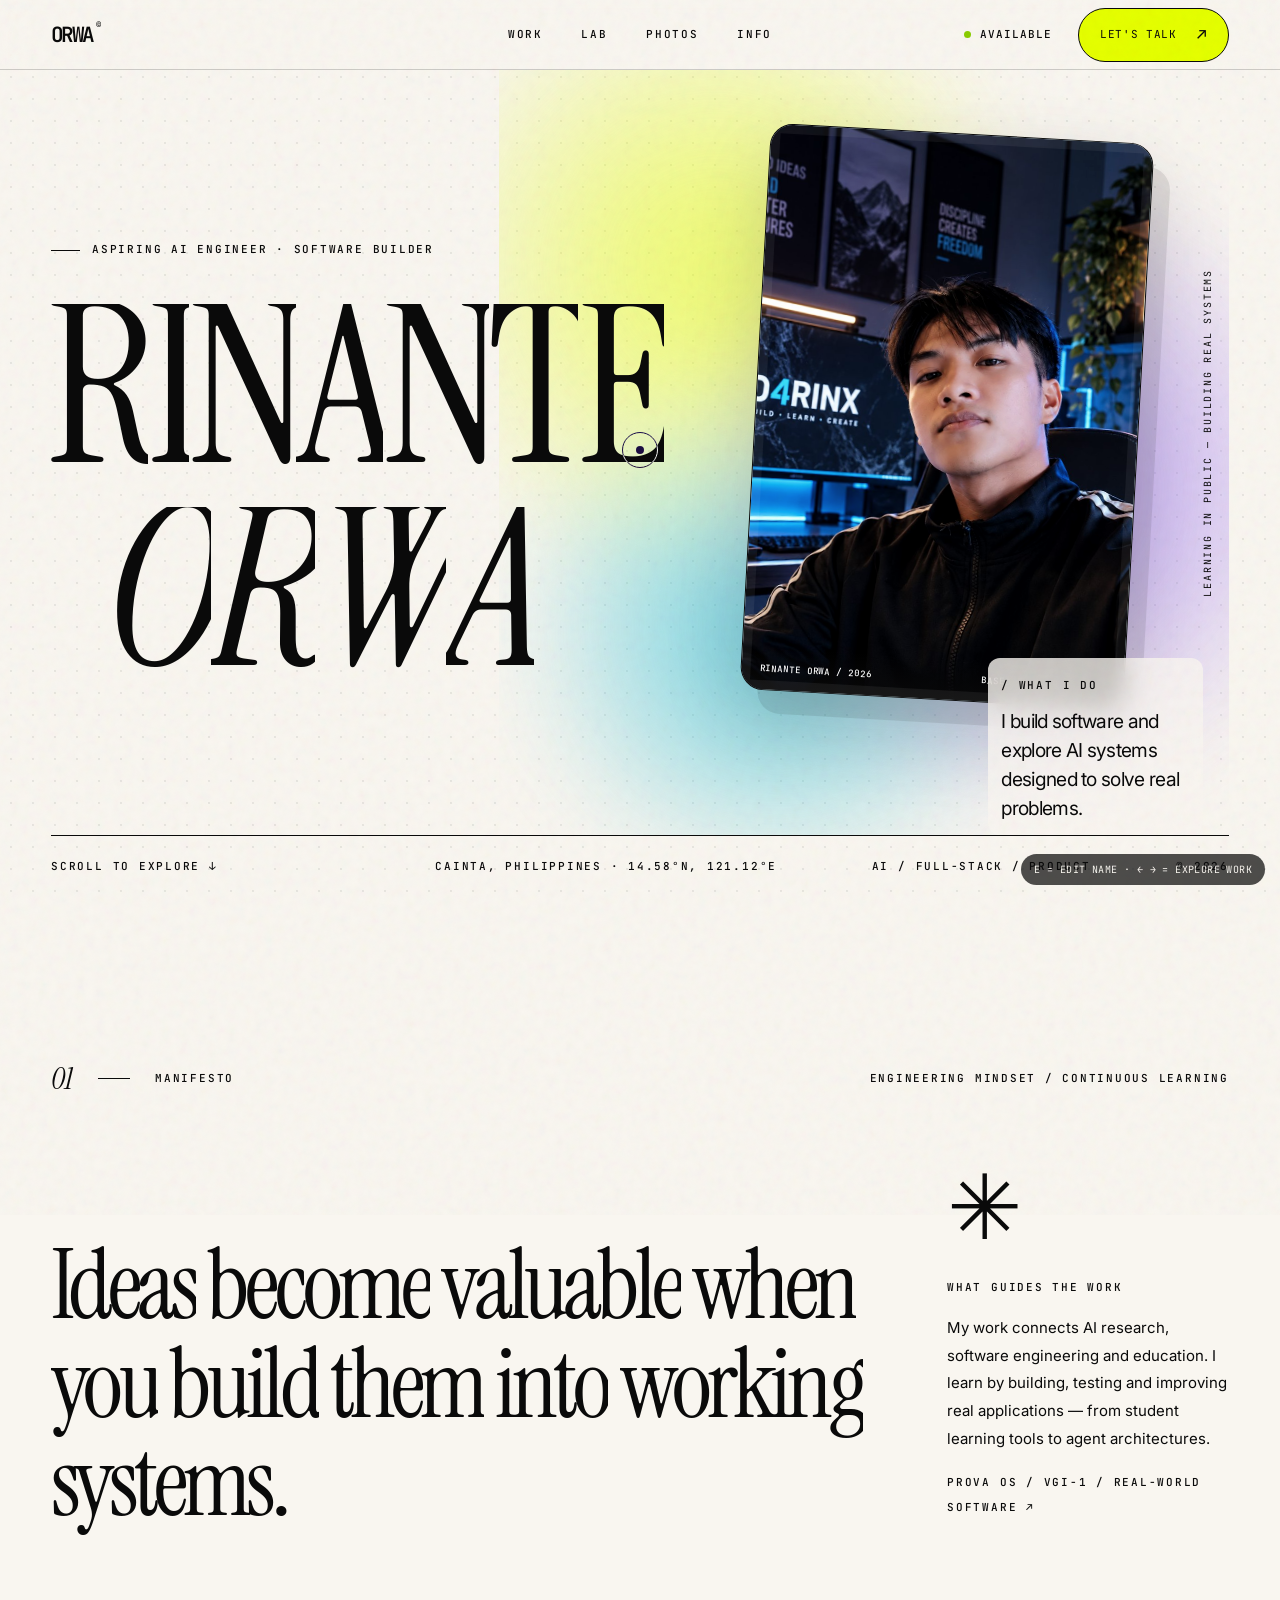
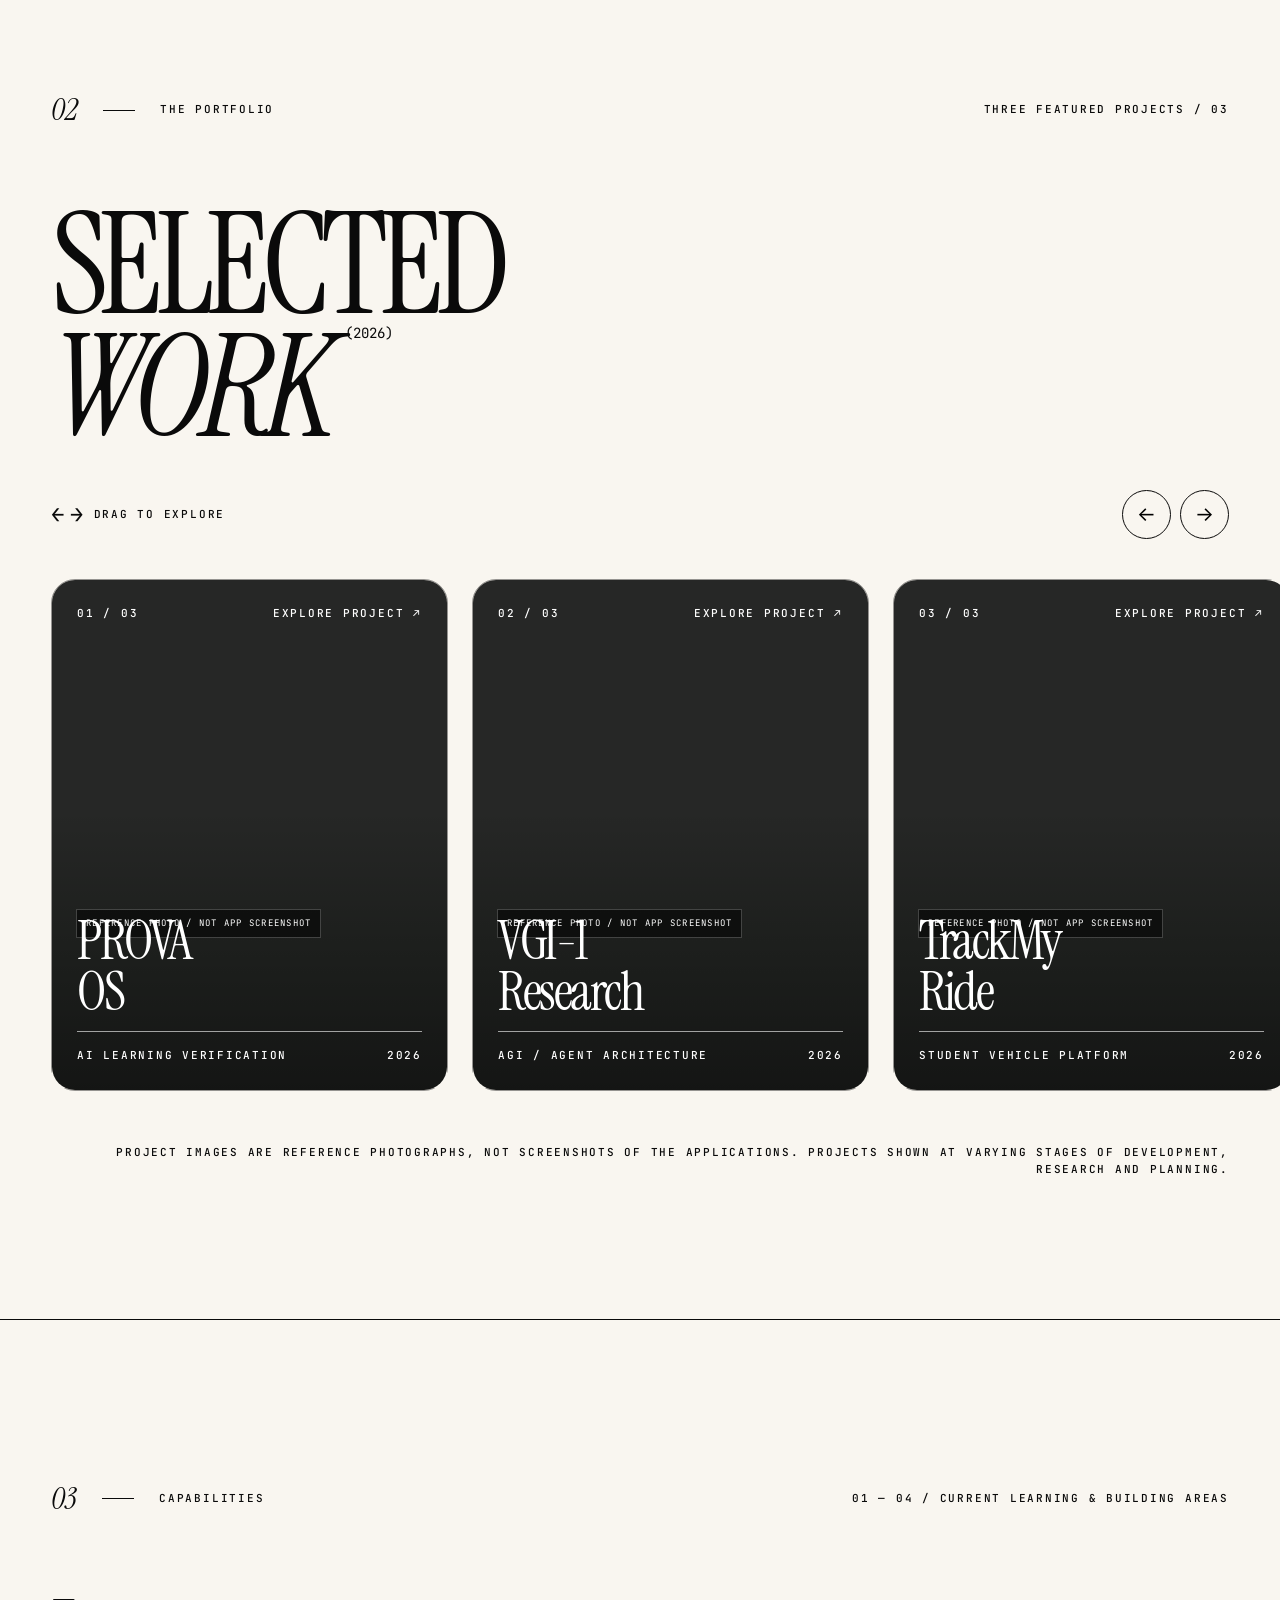
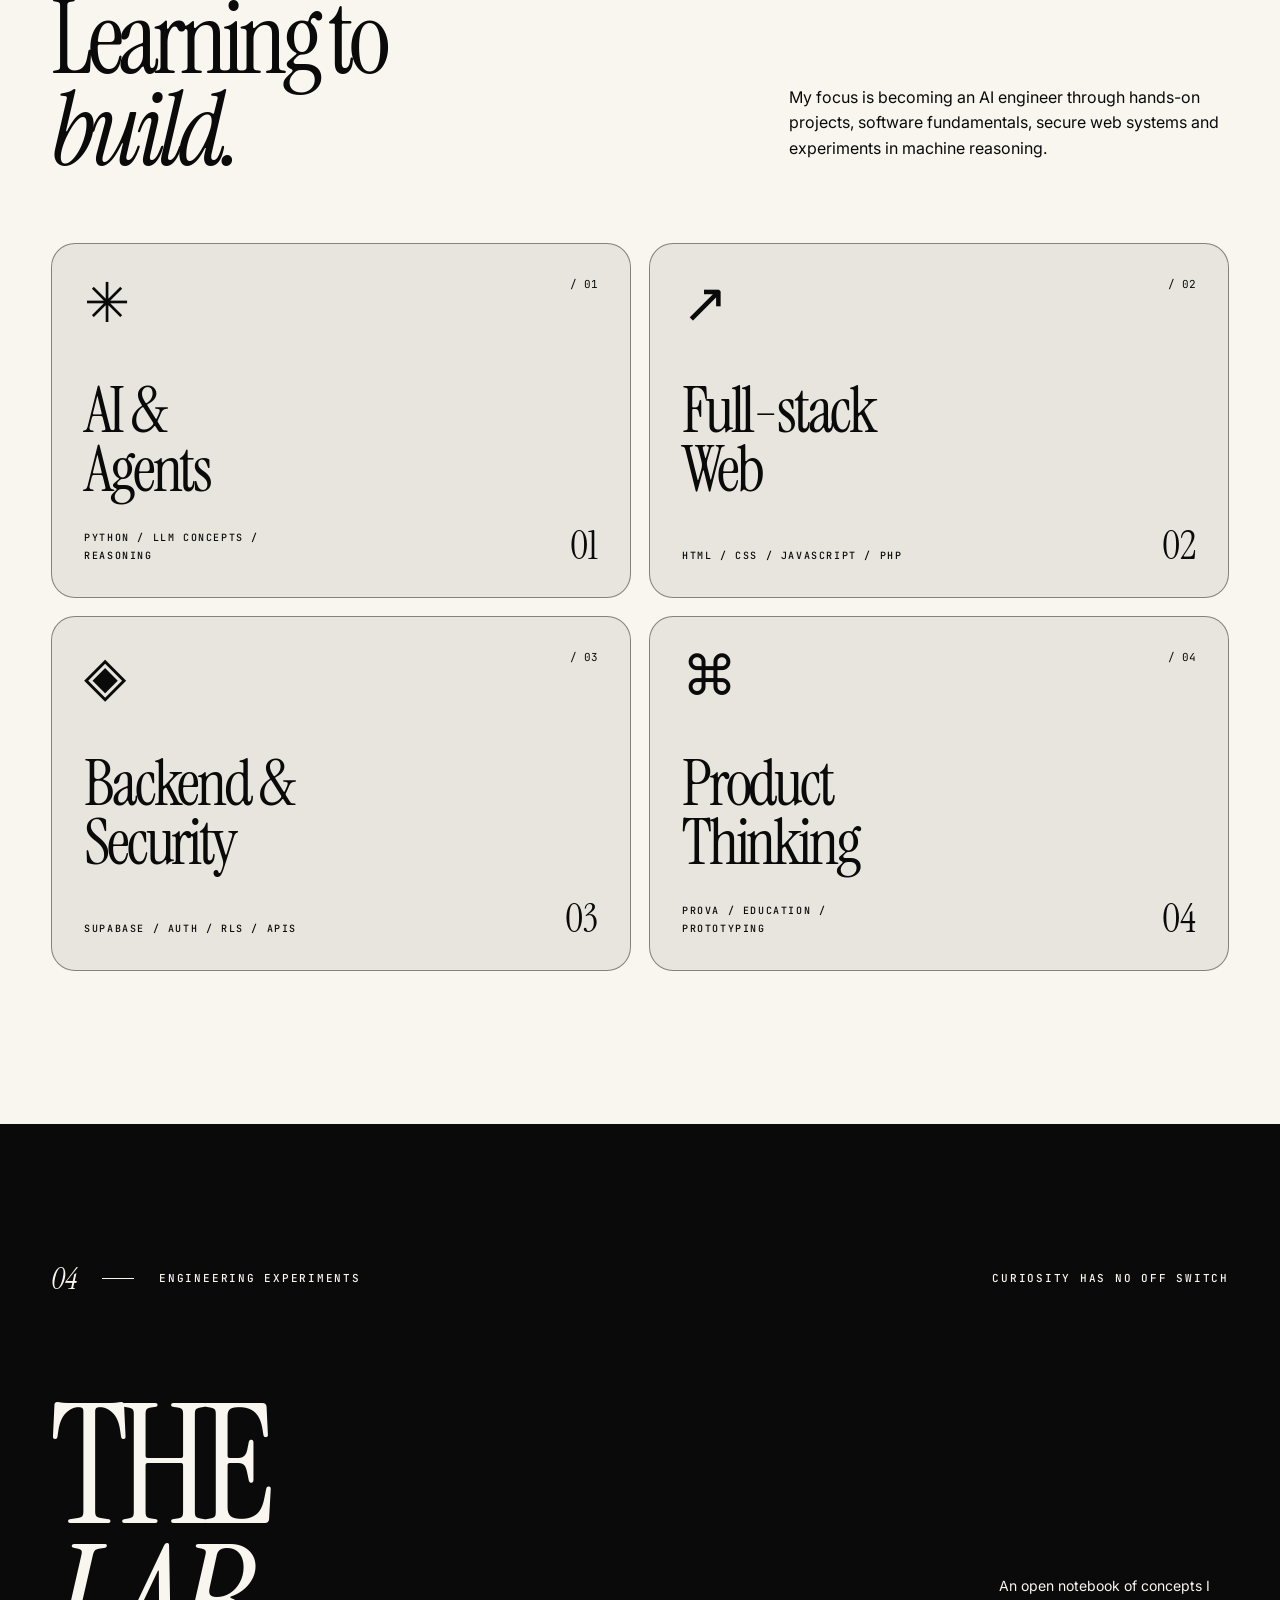
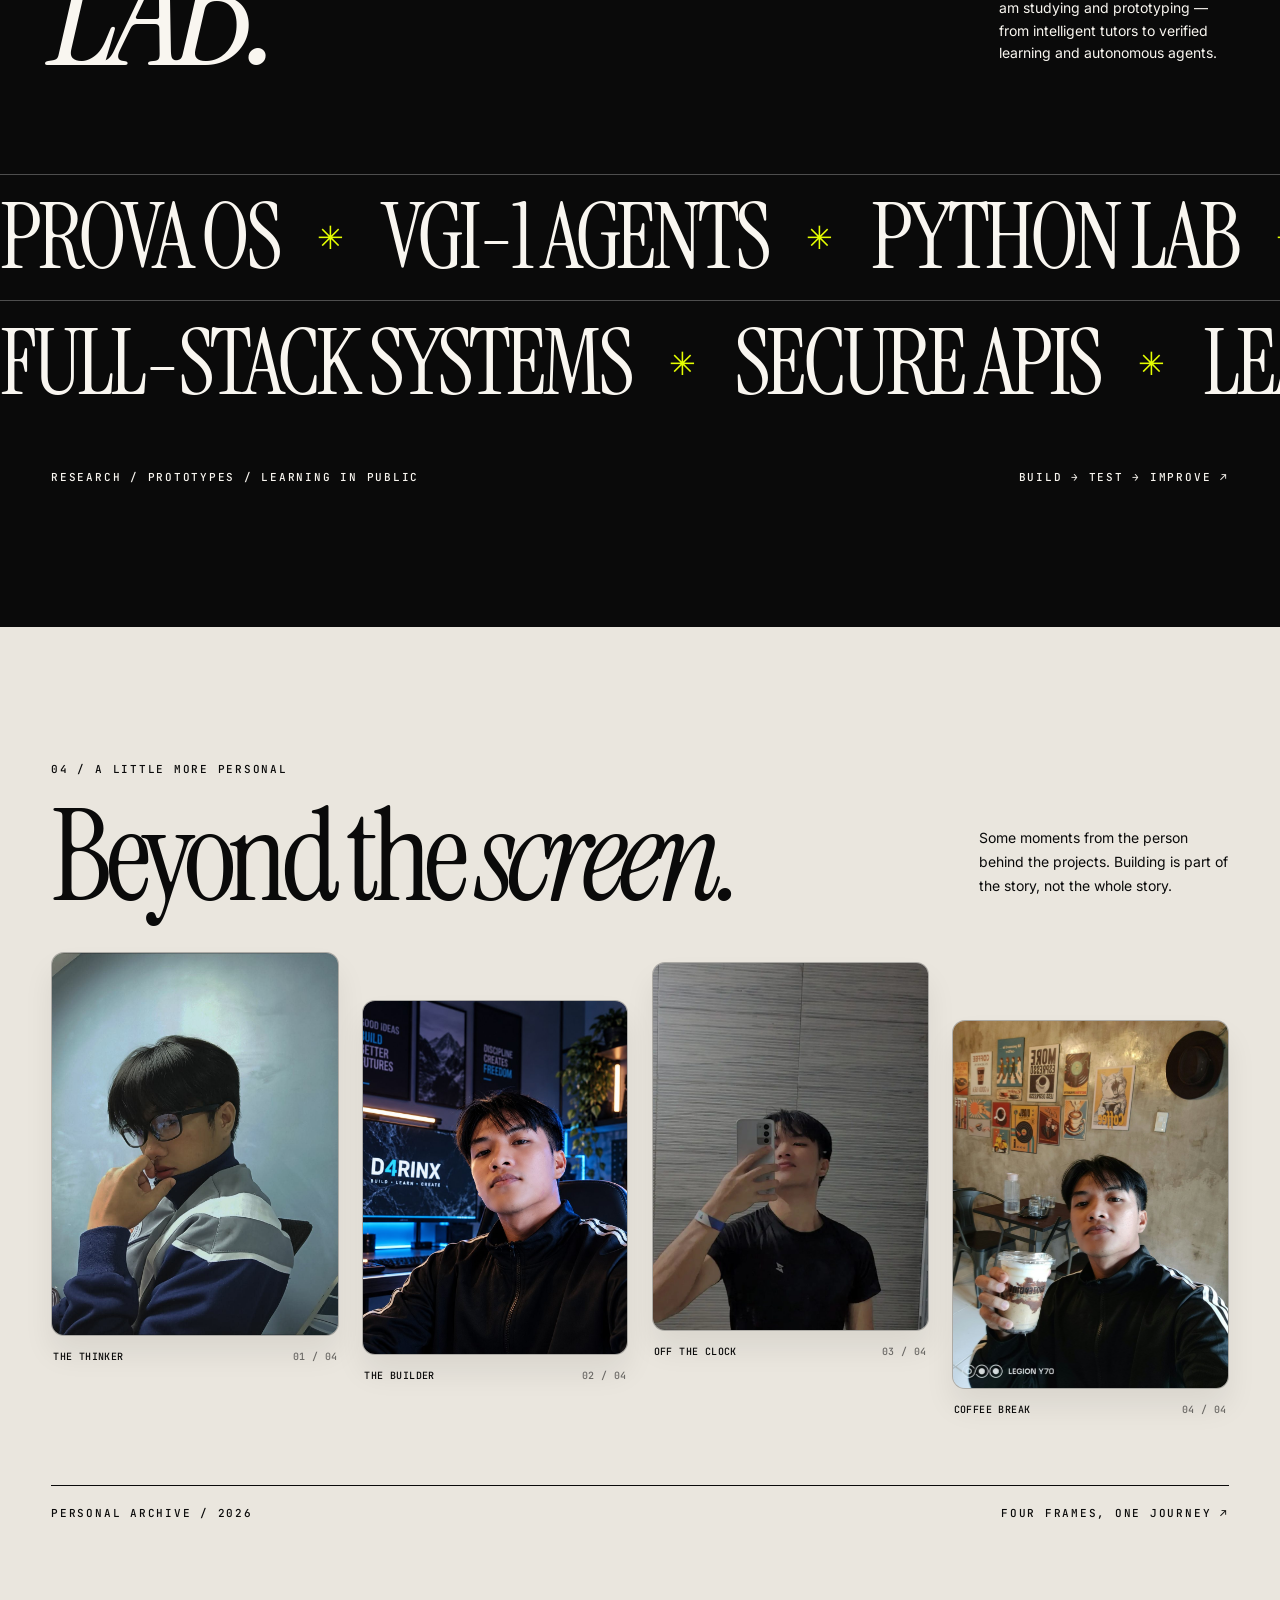
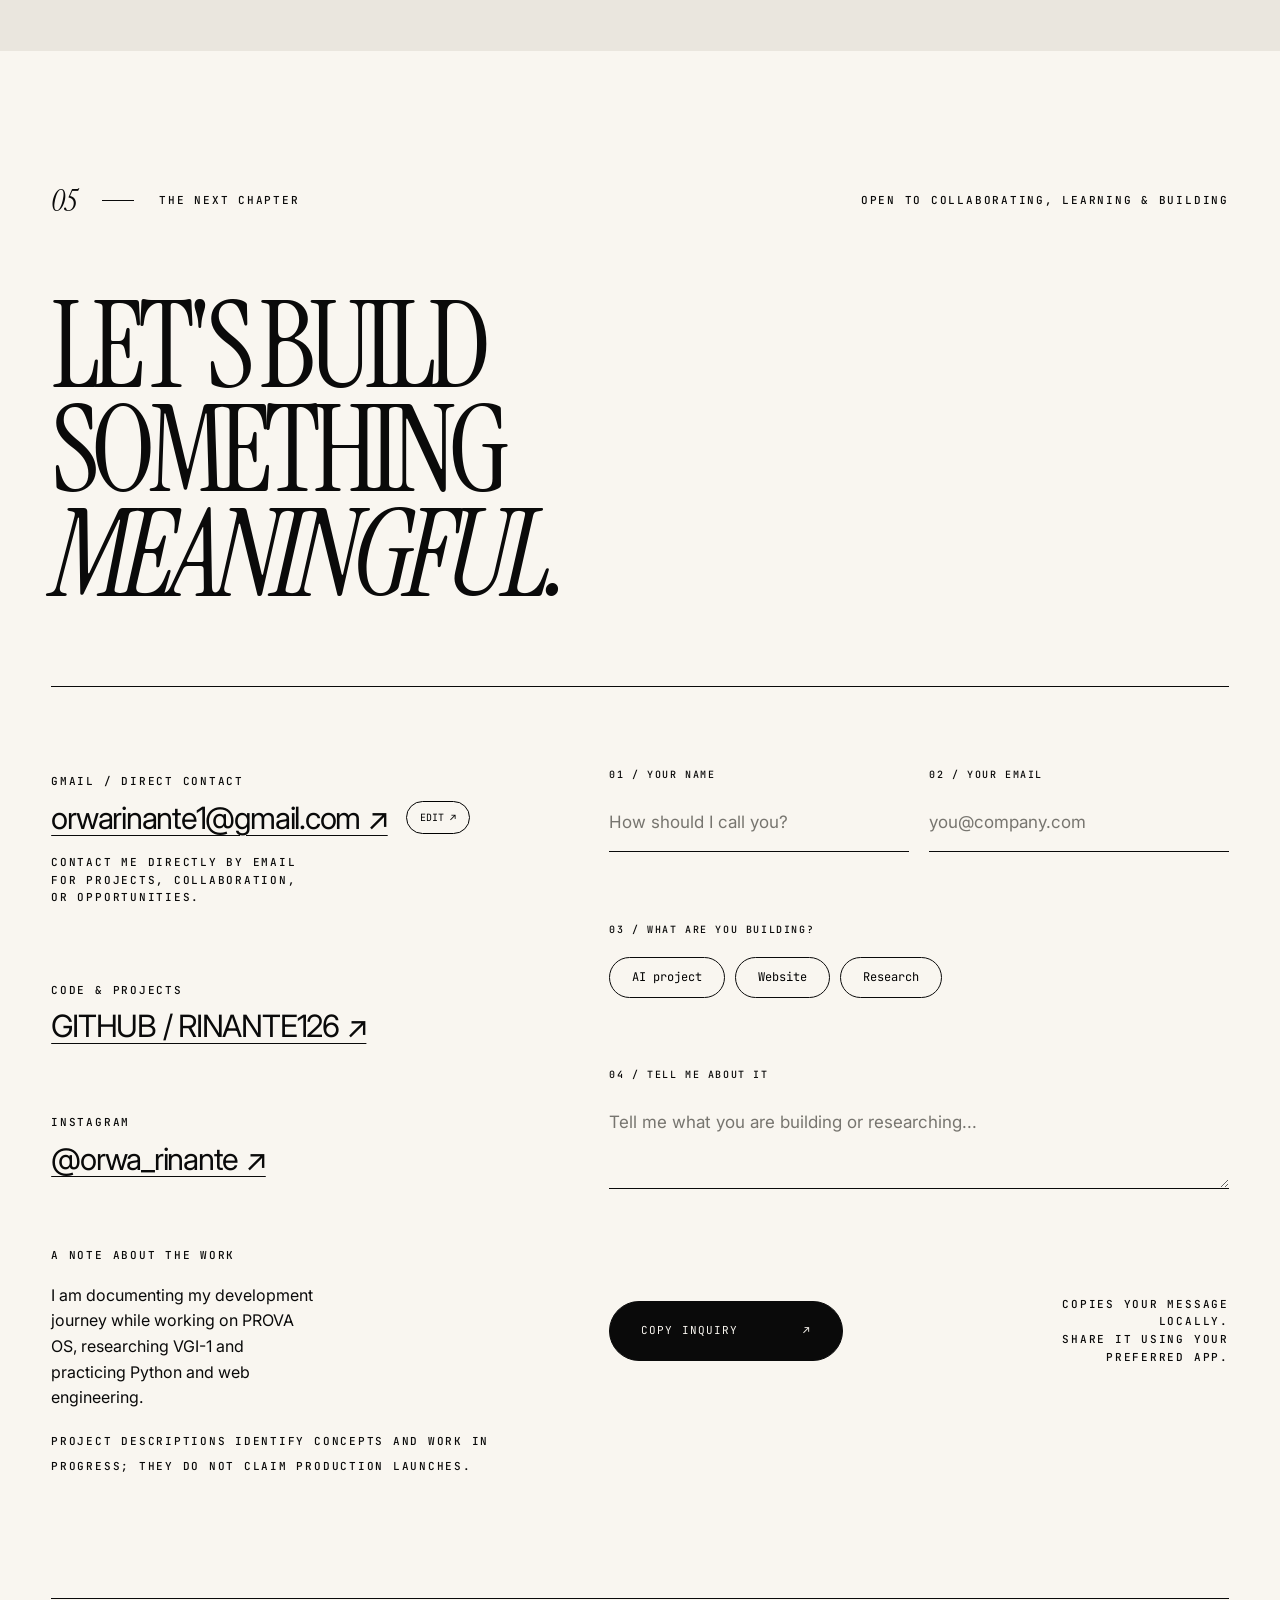
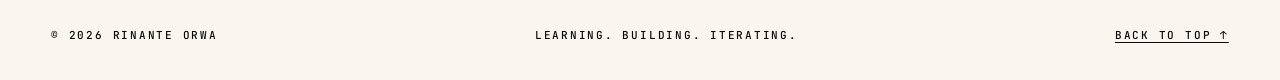
==== index.html @ 4a18ff2b "Add files via upload" ====
<!DOCTYPE html>
<html lang="en">
<head>
<meta charset="utf-8" />
<meta name="viewport" content="width=device-width, initial-scale=1" />
<meta name="theme-color" content="#F9F6F0" />
<meta name="description" content="Rinante Orwa — aspiring AI engineer and full-stack builder in the Philippines, developing PROVA OS, VGI-1 and practical software experiments." />
<title>Rinante Orwa® — AI Engineering & Software</title>
<link rel="preconnect" href="https://fonts.googleapis.com" />
<link rel="preconnect" href="https://fonts.gstatic.com" crossorigin />
<link href="https://fonts.googleapis.com/css2?family=Instrument+Serif:ital@0;1&family=Inter:wght@400;500;600;700&family=JetBrains+Mono:wght@400;500;600&display=swap" rel="stylesheet" />
<style>
:root{--paper:#F9F6F0;--ink:#0A0A0A;--acid:#E5FF00;--card:#E8E5DE;--mono:'JetBrains Mono',monospace;--serif:'Instrument Serif','Times New Roman',serif;--sans:'Inter',Arial,sans-serif;--ease:cubic-bezier(.85,0,.15,1)}
*{box-sizing:border-box}html{scroll-behavior:smooth;scroll-padding-top:76px}body{margin:0;min-width:320px;background:var(--paper);color:var(--ink);font-family:var(--sans);font-size:16px;line-height:1.6;overflow-x:hidden}button,input,textarea{font:inherit}button,a{-webkit-tap-highlight-color:transparent}a{color:inherit;text-decoration:none}button{cursor:pointer}::selection{background:var(--acid);color:var(--ink)}:focus-visible{outline:2px solid #8B5CF6;outline-offset:5px}.grain{pointer-events:none;position:fixed;inset:-35%;z-index:90;opacity:.115;mix-blend-mode:multiply;background-image:url("data:image/svg+xml,%3Csvg viewBox='0 0 220 220' xmlns='http://www.w3.org/2000/svg'%3E%3Cfilter id='n'%3E%3CfeTurbulence type='fractalNoise' baseFrequency='.74' numOctaves='3' stitchTiles='stitch'/%3E%3C/filter%3E%3Crect width='100%25' height='100%25' filter='url(%23n)' opacity='.55'/%3E%3C/svg%3E");animation:grainShift 8s steps(10) infinite}@keyframes grainShift{0%{transform:translate(0)}20%{transform:translate(-3%,3%)}40%{transform:translate(4%,-2%)}60%{transform:translate(-4%,-3%)}80%{transform:translate(2%,3%)}100%{transform:translate(0)}}.progress{position:fixed;top:0;left:0;height:2px;width:100%;background:var(--acid);transform:scaleX(0);transform-origin:left;z-index:120;pointer-events:none}.curtain{position:fixed;inset:0;z-index:110;background:var(--ink);transform-origin:top;animation:curtain .9s .5s var(--ease) forwards;pointer-events:none}@keyframes curtain{to{transform:scaleY(0)}}.site-nav{height:70px;position:fixed;top:0;left:0;right:0;display:grid;grid-template-columns:1fr 1fr 1fr;align-items:center;padding:0 clamp(22px,4vw,76px);z-index:60;border-bottom:1px solid rgba(10,10,10,.18);background:rgba(249,246,240,.82);backdrop-filter:blur(18px);-webkit-backdrop-filter:blur(18px)}.logo{font-family:var(--mono);font-weight:600;font-size:21px;letter-spacing:-.13em;width:max-content}.logo sup{font-size:9px;vertical-align:top;letter-spacing:0;margin-left:4px}.nav-links{display:flex;justify-content:center;gap:clamp(23px,3vw,54px)}.nav-links a,.eyebrow,.micro,.nav-status,.hero-bottom,.card-top,.project-meta,.cap-tags,.footer-base,.form-label{font-family:var(--mono);font-size:11px;text-transform:uppercase;letter-spacing:.16em;font-weight:500}.nav-links a{position:relative;padding:9px 0}.nav-links a:after{content:"";position:absolute;bottom:5px;left:0;width:100%;height:1px;background:currentColor;transform:scaleX(0);transform-origin:left;transition:transform .3s}.nav-links a:hover:after{transform:scaleX(1)}.nav-right{justify-self:end;display:flex;align-items:center;gap:25px}.nav-status{display:flex;align-items:center;gap:9px;letter-spacing:.1em;white-space:nowrap}.green-dot{width:7px;height:7px;border-radius:50%;background:#8bcd00;box-shadow:0 0 0 0 rgba(139,205,0,.6);animation:pulse 2s infinite}@keyframes pulse{65%{box-shadow:0 0 0 7px rgba(139,205,0,0)}100%{box-shadow:0 0 0 0 rgba(139,205,0,0)}}.pill{border:1px solid var(--ink);padding:13px 21px;border-radius:40px;display:inline-flex;gap:20px;align-items:center;justify-content:space-between;font-family:var(--mono);font-size:11px;text-transform:uppercase;letter-spacing:.06em;white-space:nowrap;background:var(--acid);transition:background .3s,color .3s;will-change:transform}.pill:hover{background:var(--ink);color:var(--acid)}.pill .arrow{font-size:16px}.wrap{padding-left:clamp(22px,4vw,76px);padding-right:clamp(22px,4vw,76px)}.hero{min-height:100svh;position:relative;padding-top:70px;display:flex;flex-direction:column;overflow:hidden;background-image:radial-gradient(#0a0a0a12 .8px,transparent .8px);background-size:22px 22px}.hero-main{position:relative;flex:1;min-height:600px;display:grid;grid-template-columns:minmax(0,1.45fr) minmax(0,1fr);align-items:center;padding-top:5vh}.hero-name{position:relative;z-index:3;pointer-events:none}.hero-kicker{display:flex;align-items:center;gap:12px;margin-bottom:clamp(26px,5vh,70px)}.hero-kicker:before{content:"";width:29px;height:1px;background:var(--ink)}.hero h1{font-family:var(--serif);font-weight:400;font-size:clamp(106px,17.5vw,340px);letter-spacing:-.065em;line-height:.73;margin:0;white-space:nowrap}.name-line{display:block;overflow:hidden;padding-bottom:.15em;transform:translateX(-.02em)}.name-line+.name-line{font-style:italic;margin-left:clamp(0px,4.5vw,100px)}.char-wrap{display:inline-block;overflow:hidden;vertical-align:baseline;padding-bottom:.11em;margin-bottom:-.11em}.char{display:inline-block;transform:translateY(115%);animation:charRise 1.2s var(--ease) forwards;animation-delay:calc(.78s + var(--char-index)*.03s);will-change:transform}@keyframes charRise{to{transform:translateY(0)}}.hero-visual{position:absolute;inset:0 0 0 43%;z-index:1;pointer-events:none;overflow:hidden}.hero-visual canvas{width:100%;height:100%;display:block}.hero-side-note{position:absolute;right:2.5vw;top:26%;z-index:4;writing-mode:vertical-rl;transform:rotate(180deg);font-family:var(--mono);font-size:10px;letter-spacing:.18em;text-transform:uppercase}.hero-aside{z-index:4;align-self:end;justify-self:end;max-width:270px;padding-bottom:9vh;margin-right:2vw}.hero-aside p{font-size:clamp(16px,1.5vw,21px);line-height:1.5;letter-spacing:-.035em;margin:11px 0 0}.hero-bottom{position:relative;z-index:4;display:grid;grid-template-columns:1fr 1fr 1fr auto;gap:15px;align-items:center;border-top:1px solid var(--ink);padding-top:22px;padding-bottom:24px}.hero-bottom span:nth-child(2){text-align:center}.hero-bottom span:nth-child(3){text-align:center}.scroll-arrow{display:inline-block;animation:nudge 2s ease-in-out infinite}@keyframes nudge{50%{transform:translateY(6px)}}.section{padding-top:clamp(100px,12vw,185px);padding-bottom:clamp(110px,12vw,185px)}.section-heading{display:flex;align-items:center;justify-content:space-between;gap:20px;margin-bottom:70px}.section-id{display:flex;align-items:center;gap:25px}.section-id b{font-family:var(--serif);font-size:31px;font-weight:400;font-style:italic}.section-rule{width:32px;height:1px;background:var(--ink)}.manifesto-body{display:grid;grid-template-columns:9fr 3fr;gap:4vw;align-items:end}.manifesto-statement{font-family:var(--serif);font-size:clamp(55px,7.55vw,152px);line-height:1.02;letter-spacing:-.05em;font-weight:400;max-width:1250px;margin:0}.word-mask{display:inline-block;overflow:hidden;vertical-align:bottom;padding-bottom:.08em;margin-bottom:-.08em}.word-inner{display:inline-block;transform:translateY(108%);opacity:0;transition:transform 1s var(--ease),opacity .6s ease;transition-delay:calc(var(--word-index)*.065s)}.manifesto-statement.in-view .word-inner{transform:translateY(0);opacity:1}.manifesto-copy{max-width:310px;padding-bottom:13px}.manifesto-copy p{font-size:15px;line-height:1.85}.asterisk{font-family:var(--serif);font-size:90px;line-height:.8;margin-bottom:28px}.work-section{padding-bottom:140px;overflow:hidden}.work-header h2{font-family:var(--serif);font-size:clamp(68px,11vw,170px);line-height:.87;font-weight:400;letter-spacing:-.055em;margin:24px 0 40px}.work-header h2 em{font-weight:400}.work-controls{display:flex;justify-content:space-between;align-items:center;gap:20px;margin-bottom:32px}.drag-hint{display:flex;gap:14px;align-items:center}.drag-hint:before{content:'← →';font-size:22px;letter-spacing:-.16em}.slider-controls{display:flex;gap:9px}.circle-btn{width:49px;height:49px;border:1px solid var(--ink);border-radius:50%;background:transparent;font-size:20px;transition:background .25s}.circle-btn:hover{background:var(--acid)}.work-track-viewport{overflow:hidden;touch-action:pan-y;cursor:grab}.work-track-viewport.dragging{cursor:grabbing}.work-track{display:flex;gap:24px;width:max-content;transform:translate3d(0,0,0);will-change:transform;padding:7px 5vw 30px 4vw}.project{width:clamp(280px,32vw,420px);height:clamp(415px,40vw,520px);flex:0 0 auto;position:relative;perspective:1000px;user-select:none}.project-shell{position:relative;border:1px solid rgba(0,0,0,.4);border-radius:24px;width:100%;height:100%;overflow:hidden;transform-style:preserve-3d;transition:transform .28s ease;will-change:transform;isolation:isolate}.project-art{position:absolute;inset:0;overflow:hidden;filter:grayscale(1);transform:scale(1);transition:filter .6s,transform .6s;will-change:transform}.project:hover .project-art{filter:grayscale(0);transform:scale(1.06)}.project-art:after{content:"";position:absolute;inset:0;background:linear-gradient(to top,rgba(0,0,0,.47),transparent 55%)}.art-orwa{background:radial-gradient(circle at 25% 25%,#faff65 0 13%,transparent 38%),radial-gradient(circle at 74% 73%,#9d80ff 0 18%,transparent 50%),linear-gradient(145deg,#d1d2b8,#54565f)}.art-motion{background:radial-gradient(ellipse at 70% 60%,#12e2c6,transparent 46%),linear-gradient(125deg,#1c1c1c,#6a45d1)}.art-cainta{background:radial-gradient(circle at 20% 78%,#ffbd7f,transparent 40%),linear-gradient(35deg,#284b40,#84a880 50%,#d5d0b2)}.art-type{background:radial-gradient(circle at 20% 30%,#f8f100,transparent 45%),linear-gradient(150deg,#2733a8,#bb4cde)}.art-shape{position:absolute;display:grid;place-items:center;inset:15%;border:1px solid rgba(255,255,255,.55);border-radius:50%;font-family:var(--serif);font-size:clamp(130px,15vw,220px);color:rgba(255,255,255,.9);line-height:1;mix-blend-mode:overlay;will-change:transform}.art-motion .art-shape{border-width:30px;border-style:double;transform:rotate(30deg);border-radius:35%;inset:23%}.art-cainta .art-shape{font-size:180px;border-radius:12px;transform:rotate(-18deg)}.art-type .art-shape{border:0;font-style:italic;letter-spacing:-.2em}.project-overlay{position:absolute;inset:0;display:flex;flex-direction:column;justify-content:space-between;padding:25px;color:white;transform:translateZ(25px);pointer-events:none}.card-top{display:flex;justify-content:space-between;gap:15px}.project-bottom h3{font-family:var(--serif);font-size:clamp(47px,5vw,75px);font-weight:400;letter-spacing:-.045em;line-height:.95;margin:0 0 22px}.project-meta{display:flex;justify-content:space-between;border-top:1px solid rgba(255,255,255,.6);padding-top:15px;gap:15px}.work-end-note{margin-top:18px;text-align:right}.caps-section{border-top:1px solid var(--ink)}.caps-intro{display:grid;grid-template-columns:5fr 7fr;gap:40px;margin-bottom:65px}.caps-intro h2{font-family:var(--serif);font-size:clamp(64px,8vw,135px);font-weight:400;letter-spacing:-.055em;line-height:.9;margin:0}.caps-intro p{max-width:440px;justify-self:end;align-self:end}.cap-grid{display:grid;grid-template-columns:1fr 1fr;gap:18px}.cap-card{min-height:355px;background:var(--card);border-radius:24px;border:1px solid rgba(10,10,10,.45);padding:32px;display:flex;flex-direction:column;justify-content:space-between;position:relative;overflow:hidden;isolation:isolate}.cap-card:before{content:'';position:absolute;z-index:-1;width:380px;height:380px;left:var(--glow-x,50%);top:var(--glow-y,50%);transform:translate(-50%,-50%);background:radial-gradient(circle,rgba(229,255,0,.95),transparent 65%);opacity:0;transition:opacity .4s;pointer-events:none}.cap-card:hover:before{opacity:.8}.cap-card:after{content:"";position:absolute;height:4px;bottom:0;left:0;width:100%;background:var(--ink);transform:scaleX(0);transform-origin:left;transition:transform .65s var(--ease)}.cap-card:hover:after{transform:scaleX(1)}.cap-top{display:flex;align-items:flex-start;justify-content:space-between}.cap-symbol{font-family:var(--serif);font-size:55px;line-height:1}.cap-num{font-family:var(--mono);font-size:11px}.cap-card h3{font-family:var(--serif);font-size:clamp(45px,5vw,76px);font-weight:400;letter-spacing:-.05em;line-height:.92;margin:25px 0}.cap-bottom{display:flex;justify-content:space-between;align-items:end;gap:15px}.cap-tags{max-width:225px;font-size:10px;line-height:1.8}.cap-metric{font-family:var(--serif);font-size:40px;line-height:1}.lab-section{background:var(--ink);color:var(--paper);padding-top:130px;padding-bottom:140px;overflow:hidden;position:relative}.lab-section .section-rule{background:var(--paper)}.lab-heading{display:flex;justify-content:space-between;align-items:end;gap:35px;margin-bottom:95px}.lab-heading h2{font-family:var(--serif);font-size:clamp(85px,13vw,190px);font-weight:400;line-height:.85;letter-spacing:-.055em;margin:22px 0 0}.lab-heading p{max-width:230px;font-size:14px}.marquee{display:flex;overflow:hidden;border-top:1px solid #ffffff47;padding:18px 0;position:relative}.marquee:last-of-type{border-bottom:1px solid #ffffff47}.marquee-inner{display:flex;width:max-content;animation:marquee 40s linear infinite;will-change:transform}.marquee.reverse .marquee-inner{animation-direction:reverse}.marquee:hover .marquee-inner{animation-play-state:paused}@keyframes marquee{to{transform:translateX(-50%)}}.marquee-unit{display:flex;align-items:center;gap:38px;flex-shrink:0;padding-right:38px}.marquee-name{font-family:var(--serif);font-size:clamp(52px,7vw,112px);letter-spacing:-.045em;white-space:nowrap;line-height:1;transition:color .2s}.marquee-name:hover{color:var(--acid)}.marquee-star{color:var(--acid);font-size:32px}.lab-preview{position:fixed;z-index:75;width:205px;height:150px;border:1px solid #fff8;border-radius:14px;pointer-events:none;opacity:0;transform:translate(-50%,-50%) scale(.85);transition:opacity .18s,transform .18s;background:radial-gradient(circle at 32% 48%,#e5ff00,transparent 43%),radial-gradient(circle at 75% 44%,#8b5cf6,transparent 48%),#232323;display:grid;place-items:center;color:#fff;font-family:var(--serif);font-size:22px;text-align:center;padding:15px}.lab-preview.visible{opacity:1;transform:translate(-50%,-50%) scale(1)}.lab-foot{margin-top:42px;display:flex;justify-content:space-between;gap:20px}.contact-section{padding-top:125px;padding-bottom:35px}.contact-hero{border-bottom:1px solid var(--ink);padding-bottom:80px}.contact-hero h2{font-family:var(--serif);font-size:clamp(65px,9.3vw,170px);font-weight:400;letter-spacing:-.065em;line-height:.87;max-width:1400px;margin:35px 0 0}.warp-letter{display:inline-block;will-change:transform;transition:transform .24s ease}.contact-grid{display:grid;grid-template-columns:5fr 7fr;gap:9vw;padding-top:80px;padding-bottom:120px}.contact-meta{display:flex;flex-direction:column;gap:58px}.contact-meta a{font-size:clamp(21px,2.4vw,35px);letter-spacing:-.04em;text-decoration:underline;text-decoration-thickness:1px;text-underline-offset:6px}.contact-meta p{max-width:270px}.contact-form{display:grid;grid-template-columns:1fr 1fr;gap:26px 20px}.field{display:flex;flex-direction:column;gap:11px}.field.wide{grid-column:1/-1}.form-label{font-size:10px}.field input,.field textarea{border:0;border-bottom:1px solid var(--ink);border-radius:0;padding:15px 0;background:transparent;outline:none;width:100%;font-size:17px;color:var(--ink)}.field input:focus,.field textarea:focus{border-bottom:2px solid #7c5ddb}.field textarea{resize:vertical;min-height:95px}.field input::placeholder,.field textarea::placeholder{color:#77756f}.budget-options{display:flex;flex-wrap:wrap;gap:10px;padding-top:8px}.budget-option{border:1px solid var(--ink);border-radius:40px;padding:10px 22px;font-family:var(--mono);font-size:12px;background:transparent;transition:background .2s}.budget-option[aria-pressed=true],.budget-option:hover{background:var(--ink);color:var(--acid)}.form-bottom{display:flex;justify-content:space-between;align-items:center;gap:20px;grid-column:1/-1;margin-top:16px}.submit-pill{background:var(--ink);color:var(--paper);border-radius:60px;border:1px solid var(--ink);padding:20px 31px;font-family:var(--mono);font-size:11px;letter-spacing:.1em;text-transform:uppercase;display:flex;gap:65px}.submit-pill:hover{background:var(--acid);color:var(--ink)}.form-note{max-width:220px;text-align:right}.form-status{grid-column:1/-1;min-height:21px;margin:0;font-size:12px}.footer-base{border-top:1px solid var(--ink);padding:28px 0 0;display:flex;justify-content:space-between;flex-wrap:wrap;gap:15px}.footer-base a{text-decoration:underline;text-underline-offset:3px}.cursor-dot,.cursor-ring{position:fixed;top:0;left:0;border-radius:50%;pointer-events:none;z-index:100;mix-blend-mode:difference;opacity:0}.cursor-dot{width:8px;height:8px;background:#fff;transform:translate(-50%,-50%)}.cursor-ring{width:36px;height:36px;border:1px solid #fff;color:white;display:grid;place-items:center;transform:translate(-50%,-50%);transition:width .25s,height .25s,background .25s;font-family:var(--mono);font-size:10px;letter-spacing:.08em}.cursor-ring.active{width:88px;height:88px;background:#fff;color:black;mix-blend-mode:difference}.cursor-ring span{opacity:0;transition:opacity .2s}.cursor-ring.active span{opacity:1}.reveal{opacity:0;transform:translateY(35px);transition:opacity .9s ease,transform 1s var(--ease)}.reveal.in-view{opacity:1;transform:translateY(0)}@media(pointer:fine){body.cursor-ready,body.cursor-ready a,body.cursor-ready button,body.cursor-ready .work-track-viewport{cursor:none!important}.cursor-ready .cursor-dot,.cursor-ready .cursor-ring{opacity:1}}
@media(max-width:1100px){.hero h1{font-size:18vw}.hero-aside{margin-right:1vw}.manifesto-body{grid-template-columns:1fr}.manifesto-copy{margin-left:auto;margin-top:42px}.cap-card{min-height:320px}.contact-grid{gap:6vw}}
@media(max-width:750px){.site-nav{height:64px;grid-template-columns:1fr auto;padding:0 20px}.nav-links{display:none}.nav-right{gap:12px}.nav-status{font-size:9px}.pill{padding:11px 14px;gap:11px;font-size:10px}.hero{padding-top:64px;min-height:100svh}.hero-main{display:flex;flex-direction:column;align-items:stretch;justify-content:center;min-height:580px;padding-top:0}.hero-name{margin-top:-80px}.hero h1{font-size:clamp(93px,23vw,175px)}.name-line+.name-line{margin-left:3vw}.hero-kicker{margin-bottom:55px}.hero-visual{inset:25% -12% 7% 18%;opacity:.88}.hero-side-note{display:none}.hero-aside{align-self:flex-end;max-width:195px;margin-right:0;padding-bottom:0;margin-top:45px}.hero-aside p{font-size:15px}.hero-bottom{grid-template-columns:1fr 1fr;row-gap:15px;font-size:9px}.hero-bottom span:nth-child(2),.hero-bottom span:nth-child(3){text-align:right}.hero-bottom span:nth-child(3){text-align:left}.section{padding-top:95px;padding-bottom:105px}.section-heading{margin-bottom:42px}.manifesto-statement{font-size:clamp(51px,10.3vw,79px)}.manifesto-copy{margin-top:38px}.work-header h2{font-size:clamp(65px,12vw,100px)}.work-track{gap:16px;padding-left:20px}.project{width:min(78vw,380px);height:470px}.caps-intro{display:block}.caps-intro p{margin-top:35px}.cap-grid{grid-template-columns:1fr}.cap-card{min-height:280px;padding:27px}.lab-section{padding-top:95px;padding-bottom:100px}.lab-heading{display:block;margin-bottom:60px}.lab-heading p{margin-top:22px}.lab-preview{display:none}.contact-section{padding-top:90px}.contact-hero h2{font-size:clamp(62px,12vw,100px)}.contact-grid{grid-template-columns:1fr;gap:55px;padding-top:55px;padding-bottom:90px}.contact-meta{flex-direction:row;flex-wrap:wrap;gap:25px 45px}.contact-meta a{font-size:21px}.contact-form{grid-template-columns:1fr}.field{grid-column:1/-1}.form-bottom{flex-direction:column;align-items:stretch}.form-note{text-align:left}.submit-pill{justify-content:space-between}.footer-base{font-size:9px}.cursor-dot,.cursor-ring{display:none!important}}
@media(max-width:400px){.hero h1{font-size:23vw}.hero-main{min-height:520px}.manifesto-statement{font-size:12.5vw}.nav-status{display:none}.project{height:425px}.card-top{font-size:9px}.project-overlay{padding:19px}}
@media(prefers-reduced-motion:reduce){*,*:before,*:after{animation-duration:.01ms!important;animation-iteration-count:1!important;transition-duration:.01ms!important;scroll-behavior:auto!important}.char{transform:translateY(0)}.word-inner{transform:none;opacity:1}.reveal{opacity:1;transform:none}.grain{animation:none}}

/* JS-powered case-study overlay and utility controls */
.project{cursor:pointer}.project:focus-visible{outline:3px solid var(--acid);outline-offset:-4px}
.case-dialog{border:0;padding:0;max-width:min(740px,calc(100vw - 28px));width:100%;background:var(--paper);color:var(--ink);border-radius:24px;box-shadow:0 25px 90px #0008;overflow:hidden}
.case-dialog::backdrop{background:rgba(10,10,10,.77);backdrop-filter:blur(12px)}
.case-inner{padding:clamp(24px,5vw,55px)}.case-top{display:flex;justify-content:space-between;align-items:center;gap:16px}.case-tag{font-family:var(--mono);font-size:11px;letter-spacing:.17em;text-transform:uppercase}.case-close{height:44px;width:44px;border:1px solid var(--ink);border-radius:50%;background:transparent;font-size:25px;line-height:1}.case-inner h2{font:normal clamp(62px,11vw,110px)/.92 var(--serif);letter-spacing:-.05em;margin:45px 0 25px}.case-inner p{max-width:550px;font-size:18px;line-height:1.6}.case-metadata{display:flex;flex-wrap:wrap;gap:12px;margin-top:38px}.case-metadata span{border:1px solid var(--ink);border-radius:100px;padding:9px 16px;font:11px var(--mono)}
.keyboard-tip{position:fixed;right:15px;bottom:15px;z-index:75;background:var(--ink);color:var(--paper);padding:9px 13px;border-radius:100px;font:10px var(--mono);letter-spacing:.04em;opacity:.72;transition:opacity .25s}.keyboard-tip:hover{opacity:1}
@media(max-width:750px){.keyboard-tip{display:none}.case-inner h2{margin-top:35px}}

.project-art{filter:grayscale(.55);background:#242824}
.project-photo{width:100%;height:100%;object-fit:cover;display:block;position:absolute;inset:0;transform:scale(1.01);transition:transform .65s cubic-bezier(.2,.8,.2,1),filter .65s;filter:brightness(.74) contrast(1.08)}
.project:hover .project-photo{transform:scale(1.08);filter:brightness(.83) contrast(1.03)}
.project-overlay{z-index:2}
.photo-note{position:absolute;z-index:3;left:24px;bottom:135px;max-width:calc(100% - 48px);font:9px/1.5 'JetBrains Mono',monospace;letter-spacing:.14em;color:#fff;background:rgba(0,0,0,.54);padding:7px 9px;border:1px solid rgba(255,255,255,.22);pointer-events:none}
@media(max-width:600px){.photo-note{left:15px;bottom:125px;font-size:8px}}


/* Detailed photographic case-study overlays */
.case-media{position:relative;aspect-ratio:16/9;overflow:hidden;border-radius:15px;background:linear-gradient(135deg,#222,#777);margin:18px 0 22px}
.case-media img{width:100%;height:100%;object-fit:cover;display:block;filter:saturate(.86)}
.case-media::after{content:'';position:absolute;inset:45% 0 0;background:linear-gradient(transparent,rgba(0,0,0,.58));pointer-events:none}
.case-image-label{position:absolute;bottom:14px;left:16px;z-index:2;color:#fff;font:10px 'JetBrains Mono',monospace;letter-spacing:.11em;text-transform:uppercase}
.case-status{display:inline-flex;align-items:center;gap:8px;padding:9px 12px;border:1px solid #0a0a0a;border-radius:99px;background:#e5ff00;font:10px 'JetBrains Mono',monospace;letter-spacing:.12em;text-transform:uppercase;margin-bottom:12px}
.case-status:before{content:'';width:7px;height:7px;border-radius:50%;background:#0a0a0a}
.case-actions{display:flex;align-items:center;flex-wrap:wrap;gap:10px;margin-top:22px}
.case-repo{display:inline-flex;align-items:center;gap:12px;background:#0a0a0a;color:white;border-radius:99px;padding:14px 18px;text-decoration:none;font:11px 'JetBrains Mono',monospace;letter-spacing:.08em}
.case-repo:hover{background:#303030}.case-repo[hidden]{display:none}
.case-caveat{font:10px/1.5 'JetBrains Mono',monospace;letter-spacing:.07em;opacity:.6;margin:0}
@media(max-width:600px){.case-media{aspect-ratio:4/3}.case-repo{width:100%;justify-content:center}}

/* Responsive Selected Work: uniform slide geometry and aligned content. */
.work-track-viewport{width:100%;max-width:100%;overflow:hidden;overscroll-behavior-x:contain}
.work-track{align-items:stretch;gap:clamp(14px,2vw,24px);padding:8px clamp(22px,4vw,76px) 35px;box-sizing:border-box}
.project{width:clamp(280px,31vw,420px);height:clamp(420px,40vw,520px);min-width:0;flex-shrink:0;isolation:isolate}
.project-shell{height:100%;width:100%;display:block;position:relative;overflow:hidden;border-radius:24px}
.project-art{height:100%;width:100%;inset:0;overflow:hidden}
.project-overlay{position:absolute;inset:0;z-index:4;display:flex;flex-direction:column;justify-content:space-between;padding:clamp(19px,2vw,25px);color:#fff;pointer-events:none;transform:none}
.project-bottom{width:100%;min-width:0;display:flex;flex-direction:column;gap:14px}
.project-bottom h3{font-size:clamp(39px,4.2vw,68px);overflow-wrap:anywhere;line-height:.94;margin:0}
.project-meta{display:flex;gap:12px;align-items:flex-end;justify-content:space-between;min-width:0}
.project-meta span:first-child{min-width:0;overflow-wrap:anywhere}
.project-meta span:last-child{flex:none}
.card-top{align-items:flex-start}
.photo-note{bottom:clamp(122px,12vw,152px);max-width:calc(100% - 36px)}
@media(max-width:900px){.project{width:clamp(290px,47vw,390px);height:480px}.project-bottom h3{font-size:clamp(44px,6vw,65px)}}
@media(max-width:600px){.work-header .section-heading{flex-wrap:wrap}.work-header h2{font-size:clamp(57px,12vw,88px)}.work-controls{margin-bottom:19px}.work-track{gap:14px;padding:6px 16px 24px}.project{width:calc(100vw - 32px);height:clamp(405px,120vw,485px)}.project-overlay{padding:20px}.project-bottom h3{font-size:clamp(48px,13vw,67px)}.project-meta{font-size:9px;letter-spacing:.08em}.photo-note{left:20px;bottom:130px;font-size:8px}.work-end-note{margin-top:12px}}
@media(max-width:370px){.project{height:410px}.project-bottom h3{font-size:46px}.photo-note{bottom:115px}}

/* Profile contact and three-card gallery refinement */
.email-display{display:flex;flex-wrap:wrap;align-items:center;gap:12px 18px;min-width:0}.email-display a{overflow-wrap:anywhere}.gmail-edit{background:transparent;border:1px solid currentColor;border-radius:30px;padding:9px 13px;font:10px 'JetBrains Mono',monospace;cursor:pointer}.gmail-edit:hover{background:var(--lime,#e5ff00)}.gmail-hint{margin-top:12px;max-width:36ch}.work-track{justify-content:flex-start}.project{flex:0 0 clamp(280px,31vw,420px)}
@media(min-width:1350px){.work-track{justify-content:center}.project{flex-basis:min(29vw,420px)}}
@media(max-width:767px){.work-track{gap:16px;padding-left:18px;padding-right:18px}.project{flex:0 0 min(84vw,350px)}.email-display a{font-size:clamp(18px,5vw,26px)}}

/* v5 / Actual portrait, editorial positioning */
.hero-main{isolation:isolate}
.hero-visual{opacity:.58;inset:0 0 0 38%}
.hero-portrait{position:absolute;z-index:2;right:clamp(38px,7vw,130px);top:clamp(40px,7vh,110px);width:clamp(265px,30vw,480px);height:clamp(370px,63vh,670px);margin:0;transform:rotate(3.2deg);border:1px solid var(--ink);border-radius:23px;overflow:hidden;background:#b4c7cb;box-shadow:18px 23px 0 rgba(10,10,10,.09),0 32px 80px rgba(10,10,10,.16);pointer-events:none}
.hero-portrait:after{content:'';position:absolute;inset:0;box-shadow:inset 0 0 0 9px rgba(249,246,240,.06);pointer-events:none}
.hero-portrait img{display:block;width:100%;height:100%;object-fit:cover;object-position:50% 35%;filter:contrast(1.035) saturate(.9)}
.hero-portrait figcaption{position:absolute;bottom:0;left:0;right:0;display:flex;align-items:center;justify-content:space-between;gap:8px;padding:15px 18px;background:linear-gradient(0deg,rgba(10,10,10,.82),transparent);color:white;font:500 9px var(--mono);letter-spacing:.1em}
.hero-name{z-index:3;mix-blend-mode:normal}.hero-name h1{text-shadow:0 2px 0 rgba(249,246,240,.1)}
.hero-aside{position:absolute;right:0;bottom:0;max-width:215px;padding-bottom:12px;background:rgba(249,246,240,.8);border-radius:12px;padding:13px;backdrop-filter:blur(12px)}
.hero-side-note{right:1vw}
@media(max-width:1100px){.hero-portrait{right:5vw;top:13%;width:35vw;height:55vh}.hero-aside{right:0;bottom:18px}}
@media(max-width:750px){.hero-main{min-height:660px;justify-content:flex-start;padding-top:30px}.hero-name{margin-top:6px;align-self:stretch}.hero h1{font-size:clamp(85px,21vw,160px)}.hero-portrait{right:50%;top:clamp(175px,27vh,230px);transform:translateX(50%) rotate(2deg);width:min(66vw,315px);height:clamp(285px,45vh,440px);border-radius:18px;box-shadow:12px 15px 0 rgba(10,10,10,.1)}.hero-aside{display:none}.hero-side-note{top:auto;bottom:26px;right:0}.hero-visual{inset:16% -20% 0 20%;opacity:.4}.hero-portrait figcaption{padding:12px;font-size:8px}.hero-bottom{position:relative}}
@media(max-width:400px){.hero-main{min-height:620px}.hero h1{font-size:22vw}.hero-portrait{top:180px;width:69vw;height:365px}.hero-side-note{display:none}}

/* v6 / personal photography collection */
.photos-section{background:#eae6de;border-top:1px solid #0a0a0a;padding-top:clamp(85px,10vw,145px);padding-bottom:clamp(95px,10vw,145px)}
.photos-heading{display:flex;align-items:end;justify-content:space-between;gap:28px;margin-bottom:40px}
.photos-heading h2{font:400 clamp(75px,10vw,155px)/.85 var(--serif);letter-spacing:-.06em;margin:22px 0 0}
.photos-heading p{max-width:250px;font-size:14px;line-height:1.7}
.photos-grid{display:grid;grid-template-columns:1.04fr .96fr 1fr 1fr;gap:clamp(10px,1.8vw,24px);align-items:start}
.photo-tile{min-width:0;margin:0;position:relative}.photo-tile:nth-child(2){padding-top:48px}.photo-tile:nth-child(3){padding-top:10px}.photo-tile:nth-child(4){padding-top:68px}
.photo-frame{position:relative;aspect-ratio:3/4;overflow:hidden;border-radius:13px;background:#d0cdc7;border:1px solid #1b1b1b32;box-shadow:0 18px 30px #00000012}
.photo-frame img{display:block;width:100%;height:100%;object-fit:cover;transition:transform .65s cubic-bezier(.2,.8,.2,1)}.photo-tile:hover img{transform:scale(1.055)}
.photo-tile:nth-child(2) img{object-position:center 42%}.photo-tile:nth-child(3) img{object-position:50% 35%}.photo-tile figcaption{display:flex;align-items:center;justify-content:space-between;gap:8px;padding:13px 2px;font:500 10px/1.5 var(--mono);letter-spacing:.04em;text-transform:uppercase}
.photo-index{opacity:.55}.photos-footer{display:flex;justify-content:space-between;gap:15px;border-top:1px solid #0a0a0a;margin-top:55px;padding-top:19px}
@media(max-width:950px){.photos-grid{grid-template-columns:repeat(2,minmax(0,1fr));gap:20px}.photo-tile:nth-child(n){padding-top:0}.photo-tile:nth-child(even){padding-top:35px}}
@media(max-width:600px){.photos-heading{display:block}.photos-heading h2{font-size:clamp(70px,16vw,108px)}.photos-heading p{margin-top:25px}.photos-grid{gap:12px}.photo-tile:nth-child(even){padding-top:23px}.photo-frame{border-radius:9px}.photo-tile figcaption{font-size:8px;letter-spacing:0}.photos-footer{margin-top:32px;font-size:9px}}
</style>
</head>
<body>
<div class="progress" id="progress" aria-hidden="true"></div><div class="grain" aria-hidden="true"></div><div class="curtain" aria-hidden="true"></div><div class="cursor-dot" id="cursorDot"></div><div class="cursor-ring" id="cursorRing"><span id="cursorText"></span></div><div class="lab-preview" id="labPreview" aria-hidden="true">Fluid Type</div>
<header class="site-nav"><a class="logo" href="#top" aria-label="Rinante Orwa homepage">ORWA<sup>©</sup></a><nav class="nav-links" aria-label="Main navigation"><a href="#work">Work</a><a href="#lab">Lab</a><a href="#photos">Photos</a><a href="#info">Info</a></nav><div class="nav-right"><span class="nav-status"><span class="green-dot"></span>Available</span><a href="#contact" class="pill magnetic">Let's talk <span class="arrow">↗</span></a></div></header>
<main id="top">
<section class="hero wrap" aria-label="Introduction"><div class="hero-main"><div class="hero-visual"><canvas id="fluidCanvas" aria-label="Animated colorful abstract fluid form" role="img"></canvas></div><figure class="hero-portrait"><img src="[data-uri]" alt="Portrait of Rinante Orwa in a black suit, photographed in front of a city skyline" width="1000" height="1318" fetchpriority="high"><figcaption><span>RINANTE ORWA / 2026</span><span>BASED IN CAINTA, PH ↗</span></figcaption></figure><div class="hero-name"><div class="hero-kicker eyebrow">ASPIRING AI ENGINEER · SOFTWARE BUILDER</div><h1 id="heroTitle"><span class="name-line" id="firstName" data-name="RINANTE">RINANTE</span><span class="name-line" id="lastName" data-name="ORWA">ORWA</span></h1></div><div class="hero-side-note">LEARNING IN PUBLIC — BUILDING REAL SYSTEMS</div><aside class="hero-aside"><span class="eyebrow">/ What I do</span><p>I build software and explore AI systems designed to solve real problems.</p></aside></div><div class="hero-bottom"><span>Scroll to explore <span class="scroll-arrow">↓</span></span><span>Cainta, Philippines · 14.58°N, 121.12°E</span><span>AI / FULL-STACK / PRODUCT</span><span>© 2026</span></div></section>
<section class="section wrap" id="info"><div class="section-heading reveal"><div class="section-id"><b>01</b><span class="section-rule"></span><span class="eyebrow">Manifesto</span></div><span class="micro">Engineering mindset / continuous learning</span></div><div class="manifesto-body"><h2 class="manifesto-statement" id="manifestoStatement">Ideas become valuable when you build them into working systems.</h2><div class="manifesto-copy reveal"><div class="asterisk">✳</div><span class="eyebrow">What guides the work</span><p>My work connects AI research, software engineering and education. I learn by building, testing and improving real applications — from student learning tools to agent architectures.</p><span class="micro">PROVA OS / VGI-1 / REAL-WORLD SOFTWARE ↗</span></div></div></section>
<section class="work-section" id="work"><div class="work-header wrap"><div class="section-heading reveal"><div class="section-id"><b>02</b><span class="section-rule"></span><span class="eyebrow">The portfolio</span></div><span class="micro">Three featured projects / 03</span></div><h2 class="reveal">SELECTED<br><em>WORK</em><span style="font-family:var(--mono);font-size:clamp(11px,1.1vw,16px);vertical-align:top;letter-spacing:0;margin-left:18px">(2026)</span></h2><div class="work-controls"><span class="micro drag-hint">Drag to explore</span><div class="slider-controls"><button class="circle-btn" id="workPrev" aria-label="Previous project">←</button><button class="circle-btn" id="workNext" aria-label="Next project">→</button></div></div></div><div class="work-track-viewport" id="workViewport" aria-label="Draggable project gallery"><div class="work-track" id="workTrack">
<article class="project"><div class="project-shell"><div class="project-art art-orwa"><img class="project-photo" loading="lazy" decoding="async" src="https://images.squarespace-cdn.com/content/v1/60996f1fe011cf61f858ece0/19545cfc-5740-493c-8297-6556098d0e89/North%2BHollywood%2BSchool-116.jpg?format=2500w" alt="Students learning with technology" onerror="this.style.display='none'"><span class="photo-note">REFERENCE PHOTO / NOT APP SCREENSHOT</span></div><div class="project-overlay"><div class="card-top"><span>01 / 03</span><span>Explore project ↗</span></div><div class="project-bottom"><h3>PROVA<br>OS</h3><div class="project-meta"><span>AI Learning Verification</span><span>2026</span></div></div></div></div></article>
<article class="project"><div class="project-shell"><div class="project-art art-motion"><img class="project-photo" loading="lazy" decoding="async" src="https://images.unsplash.com/photo-1677442136019-21780ecad995?w=1100&q=85" alt="Artificial intelligence and computational systems" onerror="this.style.display='none'"><span class="photo-note">REFERENCE PHOTO / NOT APP SCREENSHOT</span></div><div class="project-overlay"><div class="card-top"><span>02 / 03</span><span>Explore project ↗</span></div><div class="project-bottom"><h3>VGI-1<br>Research</h3><div class="project-meta"><span>AGI / Agent Architecture</span><span>2026</span></div></div></div></div></article>
<article class="project"><div class="project-shell"><div class="project-art art-cainta"><img class="project-photo" loading="lazy" decoding="async" src="https://static.wixstatic.com/media/3e1315_c4beca5866b743f996baadf838e24670~mv2.png/v1/fill/w_980%2Ch_551%2Cal_c%2Cq_90%2Cusm_0.66_1.00_0.01%2Cenc_avif%2Cquality_auto/3e1315_c4beca5866b743f996baadf838e24670~mv2.png" alt="GPS navigation in a vehicle" onerror="this.style.display='none'"><span class="photo-note">REFERENCE PHOTO / NOT APP SCREENSHOT</span></div><div class="project-overlay"><div class="card-top"><span>03 / 03</span><span>Explore project ↗</span></div><div class="project-bottom"><h3>TrackMy<br>Ride</h3><div class="project-meta"><span>Student Vehicle Platform</span><span>2026</span></div></div></div></div></article>
</div></div><div class="work-end-note wrap micro">Project images are reference photographs, not screenshots of the applications. Projects shown at varying stages of development, research and planning.</div></section>
<section class="section caps-section wrap" id="capabilities"><div class="section-heading reveal"><div class="section-id"><b>03</b><span class="section-rule"></span><span class="eyebrow">Capabilities</span></div><span class="micro">01 — 04 / CURRENT LEARNING & BUILDING AREAS</span></div><div class="caps-intro"><h2 class="reveal">Learning to<br><i>build.</i></h2><p class="reveal">My focus is becoming an AI engineer through hands-on projects, software fundamentals, secure web systems and experiments in machine reasoning.</p></div><div class="cap-grid"><article class="cap-card reveal"><div class="cap-top"><span class="cap-symbol">✳</span><span class="cap-num">/ 01</span></div><div><h3>AI &amp;<br>Agents</h3><div class="cap-bottom"><span class="cap-tags">PYTHON / LLM CONCEPTS / REASONING</span><span class="cap-metric" data-counter="01">01</span></div></div></article><article class="cap-card reveal"><div class="cap-top"><span class="cap-symbol">↗</span><span class="cap-num">/ 02</span></div><div><h3>Full-stack<br>Web</h3><div class="cap-bottom"><span class="cap-tags">HTML / CSS / JAVASCRIPT / PHP</span><span class="cap-metric" data-counter="02">02</span></div></div></article><article class="cap-card reveal"><div class="cap-top"><span class="cap-symbol">◈</span><span class="cap-num">/ 03</span></div><div><h3>Backend &amp;<br>Security</h3><div class="cap-bottom"><span class="cap-tags">SUPABASE / AUTH / RLS / APIs</span><span class="cap-metric" data-counter="03">03</span></div></div></article><article class="cap-card reveal"><div class="cap-top"><span class="cap-symbol">⌘</span><span class="cap-num">/ 04</span></div><div><h3>Product<br>Thinking</h3><div class="cap-bottom"><span class="cap-tags">PROVA / EDUCATION / PROTOTYPING</span><span class="cap-metric" data-counter="04">04</span></div></div></article></div></section>
<section class="lab-section" id="lab"><div class="wrap"><div class="section-heading reveal"><div class="section-id"><b>04</b><span class="section-rule"></span><span class="eyebrow">Engineering experiments</span></div><span class="micro">Curiosity has no off switch</span></div><div class="lab-heading"><h2 class="reveal">THE<br><i>LAB.</i></h2><p class="reveal">An open notebook of concepts I am studying and prototyping — from intelligent tutors to verified learning and autonomous agents.</p></div></div><div class="marquee" data-cursor="LAB"><div class="marquee-inner" id="marqueeA"></div></div><div class="marquee reverse" data-cursor="LAB"><div class="marquee-inner" id="marqueeB"></div></div><div class="lab-foot wrap"><span class="micro">Research / prototypes / learning in public</span><span class="micro">Build → Test → Improve ↗</span></div></section>
<section class="photos-section wrap" id="photos" aria-labelledby="photosTitle"><div class="photos-heading reveal"><div><span class="eyebrow">04 / A little more personal</span><h2 id="photosTitle">Beyond the <em>screen.</em></h2></div><p>Some moments from the person behind the projects. Building is part of the story, not the whole story.</p></div><div class="photos-grid"><figure class="photo-tile reveal"><div class="photo-frame"><img src="[data-uri]" alt="Personal photograph 1: the thinker" loading="lazy" decoding="async" /></div><figcaption><span>The thinker</span><span class="photo-index">01 / 04</span></figcaption></figure><figure class="photo-tile reveal"><div class="photo-frame"><img src="[data-uri]" alt="Personal photograph 2: the builder" loading="lazy" decoding="async" /></div><figcaption><span>The builder</span><span class="photo-index">02 / 04</span></figcaption></figure><figure class="photo-tile reveal"><div class="photo-frame"><img src="[data-uri]" alt="Personal photograph 3: off the clock" loading="lazy" decoding="async" /></div><figcaption><span>Off the clock</span><span class="photo-index">03 / 04</span></figcaption></figure><figure class="photo-tile reveal"><div class="photo-frame"><img src="[data-uri]" alt="Personal photograph 4: coffee break" loading="lazy" decoding="async" /></div><figcaption><span>Coffee break</span><span class="photo-index">04 / 04</span></figcaption></figure></div><div class="photos-footer micro"><span>PERSONAL ARCHIVE / 2026</span><span>FOUR FRAMES, ONE JOURNEY ↗</span></div></section>
<section class="contact-section wrap" id="contact"><div class="section-heading reveal"><div class="section-id"><b>05</b><span class="section-rule"></span><span class="eyebrow">The next chapter</span></div><span class="micro">Open to collaborating, learning & building</span></div><div class="contact-hero"><h2 id="contactTitle">LET'S BUILD<br>SOMETHING<br><i>MEANINGFUL.</i></h2></div><div class="contact-grid"><div class="contact-meta"><div><span class="eyebrow">Gmail / direct contact</span><div class="email-display"><a id="publicEmail" href="mailto:orwarinante1@gmail.com" aria-label="Email Rinante Orwa">orwarinante1@gmail.com ↗</a><button type="button" id="editGmail" class="gmail-edit" aria-label="Set Gmail address">EDIT ↗</button></div><p class="micro gmail-hint" id="gmailHint">Contact me directly by email for projects, collaboration, or opportunities.</p></div><div><span class="eyebrow">Code &amp; projects</span><div><a href="https://github.com/Rinante126" target="_blank" rel="noopener noreferrer">GITHUB / RINANTE126 ↗</a></div></div><div><span class="eyebrow">Instagram</span><div><a href="https://www.instagram.com/orwa_rinante/" target="_blank" rel="noopener noreferrer">@orwa_rinante ↗</a></div></div><div><span class="eyebrow">A note about the work</span><p>I am documenting my development journey while working on PROVA OS, researching VGI-1 and practicing Python and web engineering.</p><span class="micro">Project descriptions identify concepts and work in progress; they do not claim production launches.</span></div></div><form class="contact-form" id="contactForm"><label class="field"><span class="form-label">01 / Your name</span><input type="text" id="senderName" autocomplete="name" placeholder="How should I call you?" required maxlength="100"></label><label class="field"><span class="form-label">02 / Your email</span><input type="email" id="senderEmail" autocomplete="email" placeholder="you@company.com" required maxlength="180"></label><div class="field wide"><span class="form-label">03 / What are you building?</span><div class="budget-options" role="group" aria-label="Collaboration topic"><button type="button" class="budget-option" aria-pressed="false" data-budget="AI project">AI project</button><button type="button" class="budget-option" aria-pressed="false" data-budget="Website">Website</button><button type="button" class="budget-option" aria-pressed="false" data-budget="Research">Research</button></div></div><label class="field wide"><span class="form-label">04 / Tell me about it</span><textarea id="senderMessage" placeholder="Tell me what you are building or researching..." required maxlength="3000"></textarea></label><div class="form-bottom"><button type="submit" class="submit-pill magnetic">Copy inquiry <span>↗</span></button><span class="micro form-note">Copies your message locally.<br>Share it using your preferred app.</span></div><p class="form-status" id="formStatus" role="status" aria-live="polite"></p></form></div><div class="footer-base"><span>© 2026 RINANTE ORWA</span><span>LEARNING. BUILDING. ITERATING.</span><a href="#top">BACK TO TOP ↑</a></div></section>
</main>
<dialog class="case-dialog" id="caseDialog" aria-labelledby="caseTitle"><div class="case-inner"><div class="case-top"><span class="case-tag" id="caseTag">01 / CREATIVE CONCEPT</span><button type="button" class="case-close" id="caseClose" aria-label="Close project details">×</button></div><div class="case-media" id="caseMedia"><img id="caseImage" alt="Illustrative photograph for the selected project" loading="lazy"><span class="case-image-label">Editorial reference image · Not a product screenshot</span></div><div class="case-status" id="caseStatus"></div><h2 id="caseTitle"></h2><p id="caseDescription"></p><div class="case-metadata" id="caseMetadata"></div><div class="case-actions"><a class="case-repo" id="caseRepo" target="_blank" rel="noopener noreferrer" href="https://github.com/Rinante126/PROVA-OS">Explore repository ↗</a><p class="case-caveat" id="caseCaveat"></p></div></div></dialog><div class="keyboard-tip" aria-hidden="true">E = EDIT NAME · ← → = EXPLORE WORK</div>
<script type="module">
const $=s=>document.querySelector(s), $$=s=>[...document.querySelectorAll(s)];
const prefersReduced=matchMedia('(prefers-reduced-motion: reduce)').matches;const fine=matchMedia('(pointer:fine)').matches;
// Editable kinetic hero typography. Press E anywhere outside a form field.
function setName(el,value){el.textContent='';el.dataset.name=value;[...value].forEach((letter,i)=>{const outer=document.createElement('span');outer.className='char-wrap';const inner=document.createElement('span');inner.className='char';inner.style.setProperty('--char-index',i);inner.textContent=letter===' '?'\u00a0':letter;outer.append(inner);el.append(outer)});if(prefersReduced) $$('.char').forEach(c=>c.style.animation='none')}
setName($('#firstName'),'RINANTE');setName($('#lastName'),'ORWA');document.addEventListener('keydown',e=>{if(e.key.toLowerCase()!=='e'||e.altKey||e.ctrlKey||e.metaKey||['INPUT','TEXTAREA'].includes(document.activeElement?.tagName))return;const value=prompt('Edit your hero name (first and last):',`${$('#firstName').dataset.name} ${$('#lastName').dataset.name}`);if(!value?.trim())return;const parts=value.trim().toUpperCase().split(/\s+/);setName($('#firstName'),parts.shift().slice(0,14));setName($('#lastName'),(parts.join(' ')||' ').slice(0,18))});
// Word reveal, using safe text nodes rather than HTML interpolation.
const manifesto=$('#manifestoStatement');const words=manifesto.textContent.trim().split(/\s+/);manifesto.textContent='';words.forEach((w,i)=>{const mask=document.createElement('span');mask.className='word-mask';const inner=document.createElement('span');inner.className='word-inner';inner.style.setProperty('--word-index',i);inner.textContent=w;mask.append(inner);manifesto.append(mask,document.createTextNode(' '))});
const observer=new IntersectionObserver(entries=>{entries.forEach(entry=>{if(entry.isIntersecting){entry.target.classList.add('in-view');observer.unobserve(entry.target)}})},{threshold:.2});$$('.reveal, .manifesto-statement').forEach(x=>observer.observe(x));
// Custom cursor with eased center and context labels.
let mx=innerWidth/2,my=innerHeight/2,dx=mx,dy=my,rx=mx,ry=my;const dot=$('#cursorDot'),ring=$('#cursorRing'),cursorText=$('#cursorText');let cursorLabel='';if(fine&&!prefersReduced){document.body.classList.add('cursor-ready');window.addEventListener('pointermove',e=>{mx=e.clientX;my=e.clientY;let target=e.target.closest('.project,.marquee,.work-track-viewport,a,button');cursorLabel=target?.classList.contains('project')?'VIEW':target?.classList.contains('marquee')?'LAB':target?.classList.contains('work-track-viewport')?'DRAG':target?'↗':'';cursorText.textContent=cursorLabel;ring.classList.toggle('active',!!target)},{passive:true});window.addEventListener('blur',()=>{dot.style.opacity=ring.style.opacity=0});window.addEventListener('focus',()=>{dot.style.opacity=ring.style.opacity=1})}
// Scroll physics provide a smoothed value for effects without hijacking native accessible scroll.
let smoothScroll=window.scrollY,scrollValue=window.scrollY;let progress=$('#progress');window.addEventListener('scroll',()=>{scrollValue=window.scrollY},{passive:true});
// Magnetic buttons within 120px of each center.
const magnets=$$('.magnetic');let magneticEnabled=fine&&!prefersReduced;function updateMagnets(){if(!magneticEnabled)return;for(const el of magnets){const r=el.getBoundingClientRect();const x=mx-(r.left+r.width/2),y=my-(r.top+r.height/2);const dist=Math.hypot(x,y);el.style.transform=dist<120?`translate3d(${x*.35}px,${y*.35}px,0)`:'translate3d(0,0,0)'}}
// Live fluid canvas: three soft radial blobs, moving on sinusoidal orbits and following the pointer.
const canvas=$('#fluidCanvas'),ctx=canvas.getContext('2d',{alpha:true});let cw=0,ch=0,dpr=1,blobMX=.5,blobMY=.5,targetBlobX=.5,targetBlobY=.5;function resizeCanvas(){const r=canvas.getBoundingClientRect();dpr=Math.min(devicePixelRatio||1,2);cw=r.width;ch=r.height;canvas.width=Math.round(cw*dpr);canvas.height=Math.round(ch*dpr);ctx.setTransform(dpr,0,0,dpr,0,0)}resizeCanvas();new ResizeObserver(resizeCanvas).observe(canvas);window.addEventListener('pointermove',e=>{const r=canvas.getBoundingClientRect();targetBlobX=(e.clientX-r.left)/Math.max(r.width,1);targetBlobY=(e.clientY-r.top)/Math.max(r.height,1)},{passive:true});function drawFluid(t){if(!cw||!ch)return;blobMX+=(targetBlobX-blobMX)*.06;blobMY+=(targetBlobY-blobMY)*.06;ctx.clearRect(0,0,cw,ch);const scale=Math.min(cw,ch),sec=t*.001;const blobs=[{c:[229,255,0],x:.43,y:.38,r:.45,ph:0},{c:[139,92,246],x:.63,y:.53,r:.42,ph:2.1},{c:[6,182,212],x:.36,y:.63,r:.39,ph:4.3}];ctx.save();ctx.filter='blur(40px)';ctx.globalCompositeOperation='screen';for(const b of blobs){const x=cw*(b.x+(blobMX-.5)*.22)+Math.cos(sec*.45+b.ph)*Math.min(scale*.19,100);const y=ch*(b.y+(blobMY-.5)*.20)+Math.sin(sec*.57+b.ph)*Math.min(scale*.18,100);const radius=scale*b.r*(1+Math.sin(sec*.8+b.ph)*.07);const g=ctx.createRadialGradient(x,y,0,x,y,radius);g.addColorStop(0,`rgba(${b.c.join(',')},.93)`);g.addColorStop(.35,`rgba(${b.c.join(',')},.68)`);g.addColorStop(1,`rgba(${b.c.join(',')},0)`);ctx.fillStyle=g;ctx.beginPath();ctx.arc(x,y,radius,0,Math.PI*2);ctx.fill()}ctx.restore()}
// Horizontal gallery: pointer drag + friction/momentum, keyboard-accessible arrow buttons.
const viewport=$('#workViewport'),track=$('#workTrack');let pos=0,velocity=0,dragging=false,lastX=0,lastT=0,dragDistance=0;function bounds(){return Math.max(0,track.scrollWidth-viewport.clientWidth)}function clampPos(v){return Math.max(-bounds(),Math.min(0,v))}function moveGallery(delta){pos=clampPos(pos+delta);velocity=0;track.style.transform=`translate3d(${pos}px,0,0)`}$('#workPrev').addEventListener('click',()=>moveGallery(Math.min(450,viewport.clientWidth*.85)));$('#workNext').addEventListener('click',()=>moveGallery(-Math.min(450,viewport.clientWidth*.85)));viewport.addEventListener('pointerdown',e=>{if(e.pointerType==='mouse'&&e.button!==0)return;dragging=true;dragDistance=0;lastX=e.clientX;lastT=performance.now();velocity=0;viewport.classList.add('dragging');viewport.setPointerCapture(e.pointerId)});viewport.addEventListener('pointermove',e=>{if(!dragging)return;const now=performance.now(),dx=e.clientX-lastX,dt=Math.max(1,now-lastT);dragDistance+=Math.abs(dx);pos=clampPos(pos+dx);velocity=dx/Math.max(1,dt/16);lastX=e.clientX;lastT=now;track.style.transform=`translate3d(${pos}px,0,0)`});function endDrag(){dragging=false;viewport.classList.remove('dragging')}viewport.addEventListener('pointerup',endDrag);viewport.addEventListener('pointercancel',endDrag);viewport.addEventListener('lostpointercapture',endDrag);viewport.addEventListener('click',e=>{if(dragDistance>6){e.preventDefault();e.stopPropagation()}},true);window.addEventListener('resize',()=>{pos=clampPos(pos);track.style.transform=`translate3d(${pos}px,0,0)`});
// 3D card tilt and nested art displacement (no external assets).
$$('.project').forEach((card,i)=>{const shell=card.querySelector('.project-shell'),art=card.querySelector('.art-shape');card.addEventListener('pointermove',e=>{if(!fine||prefersReduced||dragging)return;const r=card.getBoundingClientRect(),x=(e.clientX-r.left)/r.width-.5,y=(e.clientY-r.top)/r.height-.5;shell.style.transform=`rotateX(${-y*12}deg) rotateY(${x*12}deg)`;if(art)art.style.translate=`${x*12}px ${y*12}px`});card.addEventListener('pointerleave',()=>{shell.style.transform='';if(art)art.style.translate=''});card.dataset.index=i});
$$('.cap-card').forEach(card=>card.addEventListener('pointermove',e=>{const r=card.getBoundingClientRect();card.style.setProperty('--glow-x',`${e.clientX-r.left}px`);card.style.setProperty('--glow-y',`${e.clientY-r.top}px`)}));
// Two identical halves guarantee a seamless -50% animation loop.
const labItems=['PROVA OS','VGI-1 AGENTS','PYTHON LAB','LEARNING VERIFICATION','SECURE APIS','FULL-STACK SYSTEMS'];function makeMarquee(el,reverse=false){const order=reverse?[...labItems].reverse():labItems;for(let k=0;k<2;k++){const group=document.createElement('div');group.style.display='flex';group.style.flexShrink='0';group.setAttribute('aria-hidden',k?'true':'false');order.forEach(label=>{const unit=document.createElement('span');unit.className='marquee-unit';const title=document.createElement('span');title.className='marquee-name';title.textContent=label;title.dataset.preview=label;const star=document.createElement('span');star.className='marquee-star';star.textContent='✳';unit.append(title,star);group.append(unit)});el.append(group)}}makeMarquee($('#marqueeA'));makeMarquee($('#marqueeB'),true);const preview=$('#labPreview');$$('.marquee-name').forEach(name=>{name.addEventListener('pointerenter',()=>{if(!fine)return;preview.textContent=name.dataset.preview;preview.classList.add('visible')});name.addEventListener('pointerleave',()=>preview.classList.remove('visible'))});window.addEventListener('pointermove',e=>{if(preview.classList.contains('visible')){preview.style.left=`${Math.min(innerWidth-120,Math.max(120,e.clientX+65))}px`;preview.style.top=`${Math.min(innerHeight-100,Math.max(110,e.clientY-90))}px`}},{passive:true});
// Footer mouse-reactive lettering.
const contactTitle=$('#contactTitle');function wrapTextNodes(node){[...node.childNodes].forEach(child=>{if(child.nodeType===3){const frag=document.createDocumentFragment();[...child.textContent].forEach(letter=>{if(letter===' '){frag.append(document.createTextNode(' '));return}const span=document.createElement('span');span.className='warp-letter';span.textContent=letter;frag.append(span)});node.replaceChild(frag,child)}else if(child.nodeType===1&&child.tagName!=='BR')wrapTextNodes(child)})}wrapTextNodes(contactTitle);contactTitle.addEventListener('pointermove',e=>{if(!fine||prefersReduced)return;const r=contactTitle.getBoundingClientRect();const x=(e.clientX-r.left)/r.width-.5;$$('.warp-letter').forEach((el,i)=>{el.style.transform=`translateX(${Math.sin(i*.6+x*5)*x*4}px) skewX(${x*3}deg)`})});contactTitle.addEventListener('pointerleave',()=>$$('.warp-letter').forEach(el=>el.style.transform=''));
// Budget selector and honest email-client submission: no invented server endpoint.
let chosenBudget='Not specified';$$('.budget-option').forEach(b=>b.addEventListener('click',()=>{$$('.budget-option').forEach(x=>x.setAttribute('aria-pressed',String(x===b)));chosenBudget=b.dataset.budget}));$('#contactForm').addEventListener('submit',async e=>{e.preventDefault();const form=e.currentTarget;if(!form.reportValidity())return;const name=$('#senderName').value.trim(),email=$('#senderEmail').value.trim(),message=$('#senderMessage').value.trim();const body=`Collaboration inquiry for Rinante Orwa\nName: ${name}\nEmail: ${email}\nTopic: ${chosenBudget}\n\nMessage:\n${message}`;try{await navigator.clipboard.writeText(body);$('#formStatus').textContent='Message copied. You can paste it into an email or direct message; nothing was sent.'}catch{const box=$('#senderMessage');box.value=body;box.focus();box.select();$('#formStatus').textContent='Clipboard access unavailable. Your prepared message is selected; copy it manually.'}});
// Single animation clock for scroll, inertia, cursor and canvas.
let lastFrame=0;function frame(t){const dt=Math.min(3,(t-lastFrame)/16.67||1);lastFrame=t;const factor=prefersReduced?1:1-Math.pow(.92,dt);smoothScroll+=(scrollValue-smoothScroll)*factor;const docHeight=Math.max(1,document.documentElement.scrollHeight-innerHeight);progress.style.transform=`scaleX(${Math.min(1,scrollValue/docHeight)})`;if(fine&&!prefersReduced){dx+=(mx-dx)*.35;dy+=(my-dy)*.35;rx+=(mx-rx)*.15;ry+=(my-ry)*.15;dot.style.transform=`translate3d(${dx}px,${dy}px,0) translate(-50%,-50%)`;ring.style.transform=`translate3d(${rx}px,${ry}px,0) translate(-50%,-50%)`;updateMagnets()}if(!dragging&&Math.abs(velocity)>.05){pos=clampPos(pos+velocity*dt);velocity*=Math.pow(.92,dt)}else if(!dragging)velocity=0;track.style.transform=`translate3d(${pos}px,0,0)`;if(!prefersReduced)drawFluid(t);else if(!canvas.dataset.drawn){drawFluid(0);canvas.dataset.drawn='1'}requestAnimationFrame(frame)}requestAnimationFrame(frame);

// Enhanced JavaScript: real keyboard accessibility, case studies and persisted personalization.
const caseDialog=$('#caseDialog');
const caseStudies=[
 {title:'PROVA OS',category:'AI Learning Verification',year:'2026',description:'An educational software project for Philippine secondary learners, designed around a central question: how can students demonstrate understanding without relying on AI-generated answers? Work spans practice flows, progress, authentication, and learning-verification research. Development is ongoing.',tags:['Education','Learning Verification','PWA','In Development'],status:'In development',repository:'https://github.com/Rinante126/PROVA-OS'},
 {title:'VGI-1 Research',category:'AGI / Agent Architecture',year:'2026',description:'An exploratory architecture concept studying agent memory, reasoning loops, verification, training strategies and measurable benchmarks. This is a research and prototyping direction, not a claim of achieved AGI.',tags:['AI Agents','Memory','Reasoning','Research Concept'],status:'Research concept',repository:null},
 {title:'TrackMyRide',category:'Student Vehicle Platform',year:'2026',description:'A planned student-oriented vehicle management system emphasizing account boundaries, data protection, practical APIs, and operational costs. The product scope and security requirements are under development.',tags:['Product Planning','Security','APIs','Concept'],status:'Planning',repository:null}
];
let modalTrigger=null;
function openCase(index){const project=caseStudies[index];if(!project)return;modalTrigger=document.activeElement;$('#caseTag').textContent=`0${index+1} / PROJECT DETAILS`;$('#caseTitle').textContent=project.title;$('#caseDescription').textContent=project.description;$('#caseStatus').textContent=project.status;const sourceImg=$$('.project-photo')[index];const caseImg=$('#caseImage');caseImg.src=sourceImg?.currentSrc||sourceImg?.src||'';caseImg.alt=sourceImg?.alt||'Project editorial image';caseImg.onerror=()=>{$('#caseMedia').style.display='none'};$('#caseMedia').style.display='';const repo=$('#caseRepo');repo.hidden=!project.repository;if(project.repository)repo.href=project.repository;$('#caseCaveat').textContent=project.repository?'Repository is an external source; features may still be under development.':'Public repository not yet supplied for this project.';const meta=$('#caseMetadata');meta.replaceChildren();[project.category,project.year,...project.tags].forEach(label=>{const el=document.createElement('span');el.textContent=label;meta.append(el)});if(!caseDialog.open)caseDialog.showModal();$('#caseClose').focus()}
$$('.project').forEach((card,index)=>{card.setAttribute('tabindex','0');card.setAttribute('role','button');card.setAttribute('aria-label',`View ${caseStudies[index].title} concept details`);card.addEventListener('click',()=>{if(dragDistance>6)return;openCase(index)});card.addEventListener('keydown',e=>{if(e.key==='Enter'||e.key===' '){e.preventDefault();openCase(index)}})});
$('#caseClose').addEventListener('click',()=>caseDialog.close());caseDialog.addEventListener('click',e=>{if(e.target===caseDialog)caseDialog.close()});caseDialog.addEventListener('close',()=>{if(modalTrigger?.focus)modalTrigger.focus()});
// Support arrow-key gallery controls when viewing Work, excluding form fields.
document.addEventListener('keydown',e=>{if(caseDialog.open||e.altKey||e.ctrlKey||e.metaKey||['INPUT','TEXTAREA'].includes(document.activeElement?.tagName))return;if(document.activeElement?.isContentEditable)return;const r=viewport.getBoundingClientRect();if(r.bottom<0||r.top>innerHeight)return;if(e.key==='ArrowRight'){e.preventDefault();moveGallery(-Math.min(450,viewport.clientWidth*.85))}else if(e.key==='ArrowLeft'){e.preventDefault();moveGallery(Math.min(450,viewport.clientWidth*.85))}});
// Local-only customization; no network transmission.
try{const saved=JSON.parse(localStorage.getItem('orwa-personal-name')||'null');if(saved&&typeof saved.first==='string'&&typeof saved.last==='string'){setName($('#firstName'),saved.first.slice(0,14));setName($('#lastName'),saved.last.slice(0,18))}}catch{}
document.addEventListener('keyup',e=>{if(e.key.toLowerCase()!=='e'||e.altKey||e.ctrlKey||e.metaKey)return;try{localStorage.setItem('orwa-personal-name',JSON.stringify({first:$('#firstName').dataset.name,last:$('#lastName').dataset.name}))}catch{}});

// Gmail editor: avoid publishing a guessed personal address.
(()=>{const link=document.getElementById('publicEmail');const edit=document.getElementById('editGmail');const hint=document.getElementById('gmailHint');if(!link||!edit)return;const key='orwa_portfolio_gmail';const defaultEmail='orwarinante1@gmail.com';function render(email){if(email){link.textContent=email+' ↗';link.href='mailto:'+email;hint.textContent='Contact me directly by email for projects, collaboration, or opportunities.';}else{link.textContent='ADD YOUR GMAIL ↗';link.href='#contact';}}let saved=defaultEmail;try{saved=localStorage.getItem(key)||defaultEmail;}catch{}render(saved);function configure(){const proposed=prompt('Enter the Gmail address you want displayed publicly:',saved);if(proposed===null)return;const email=proposed.trim();if(!/^[a-zA-Z0-9._%+-]+@gmail\.com$/i.test(email)){alert('Enter a valid @gmail.com address.');return;}saved=email;try{localStorage.setItem(key,email);}catch{}render(email);}edit.addEventListener('click',configure);link.addEventListener('click',e=>{if(!saved){e.preventDefault();configure();}});})();
</script>
</body>
</html>
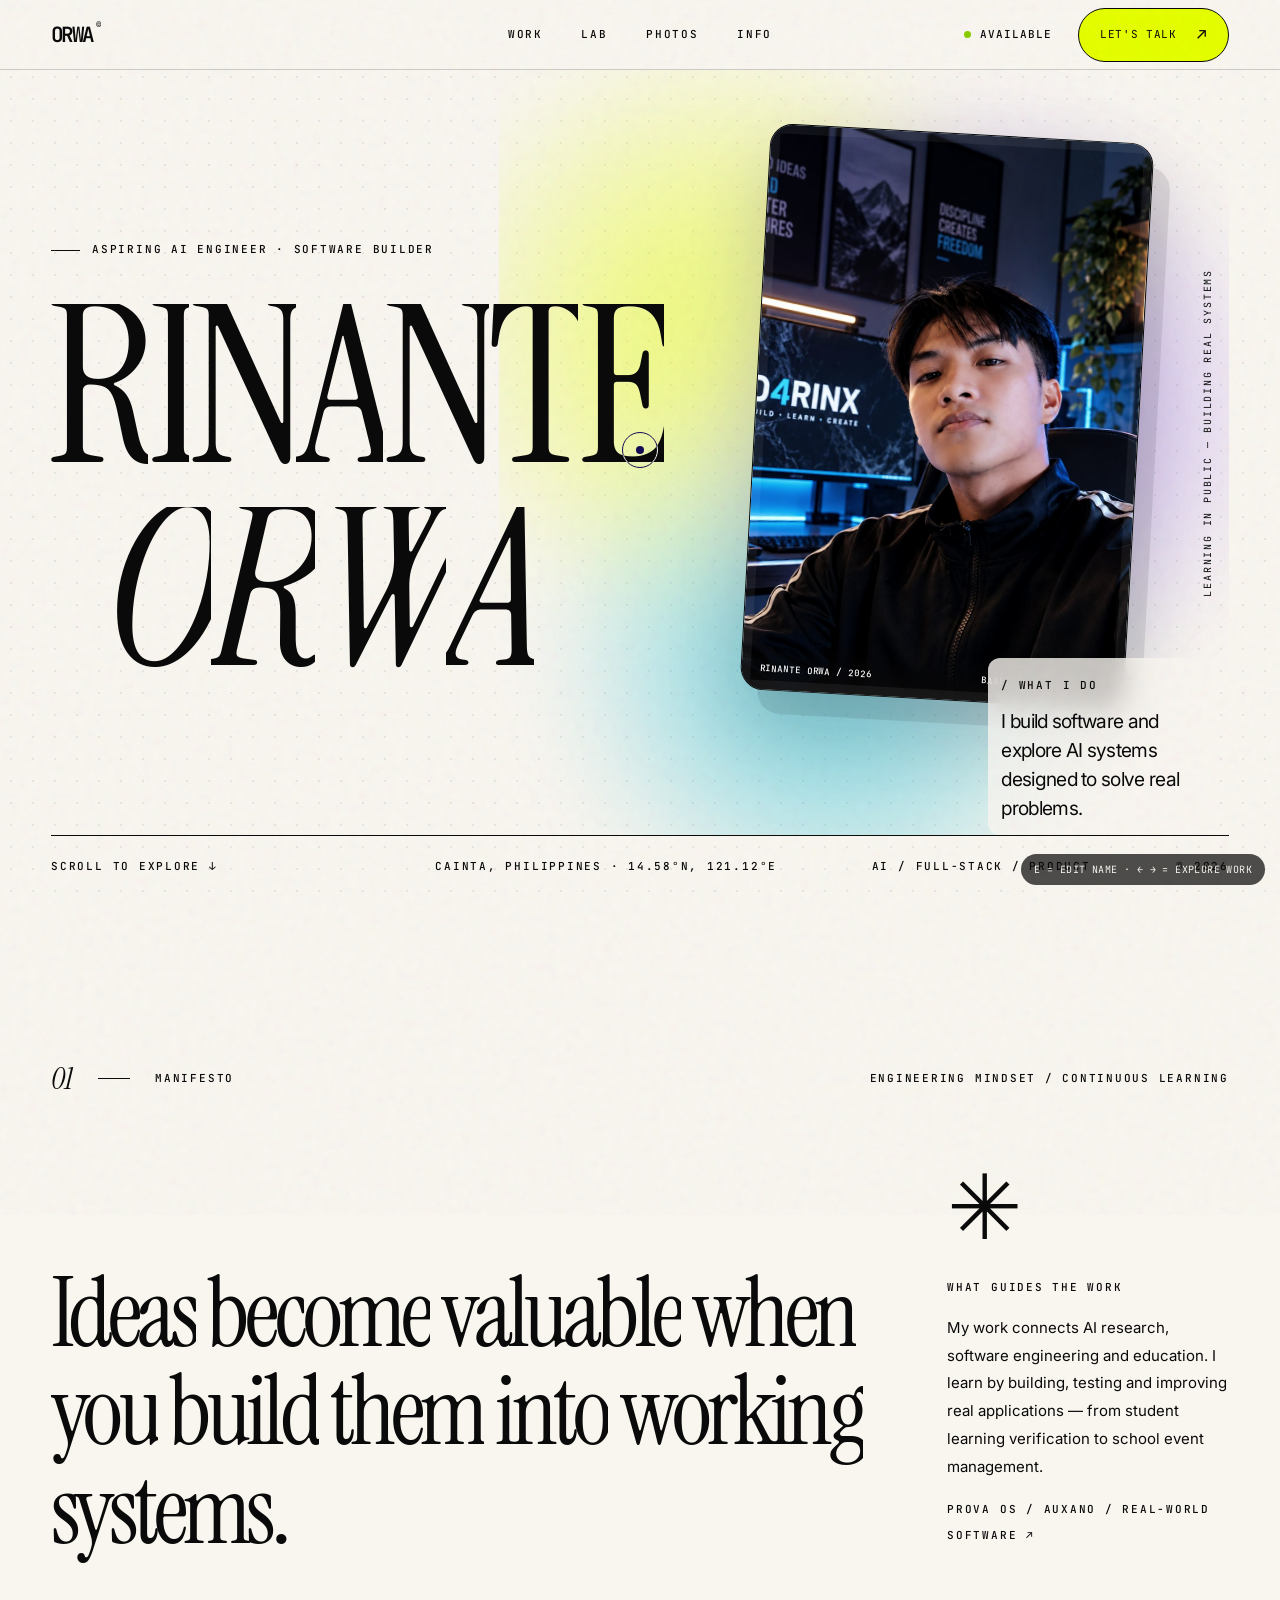
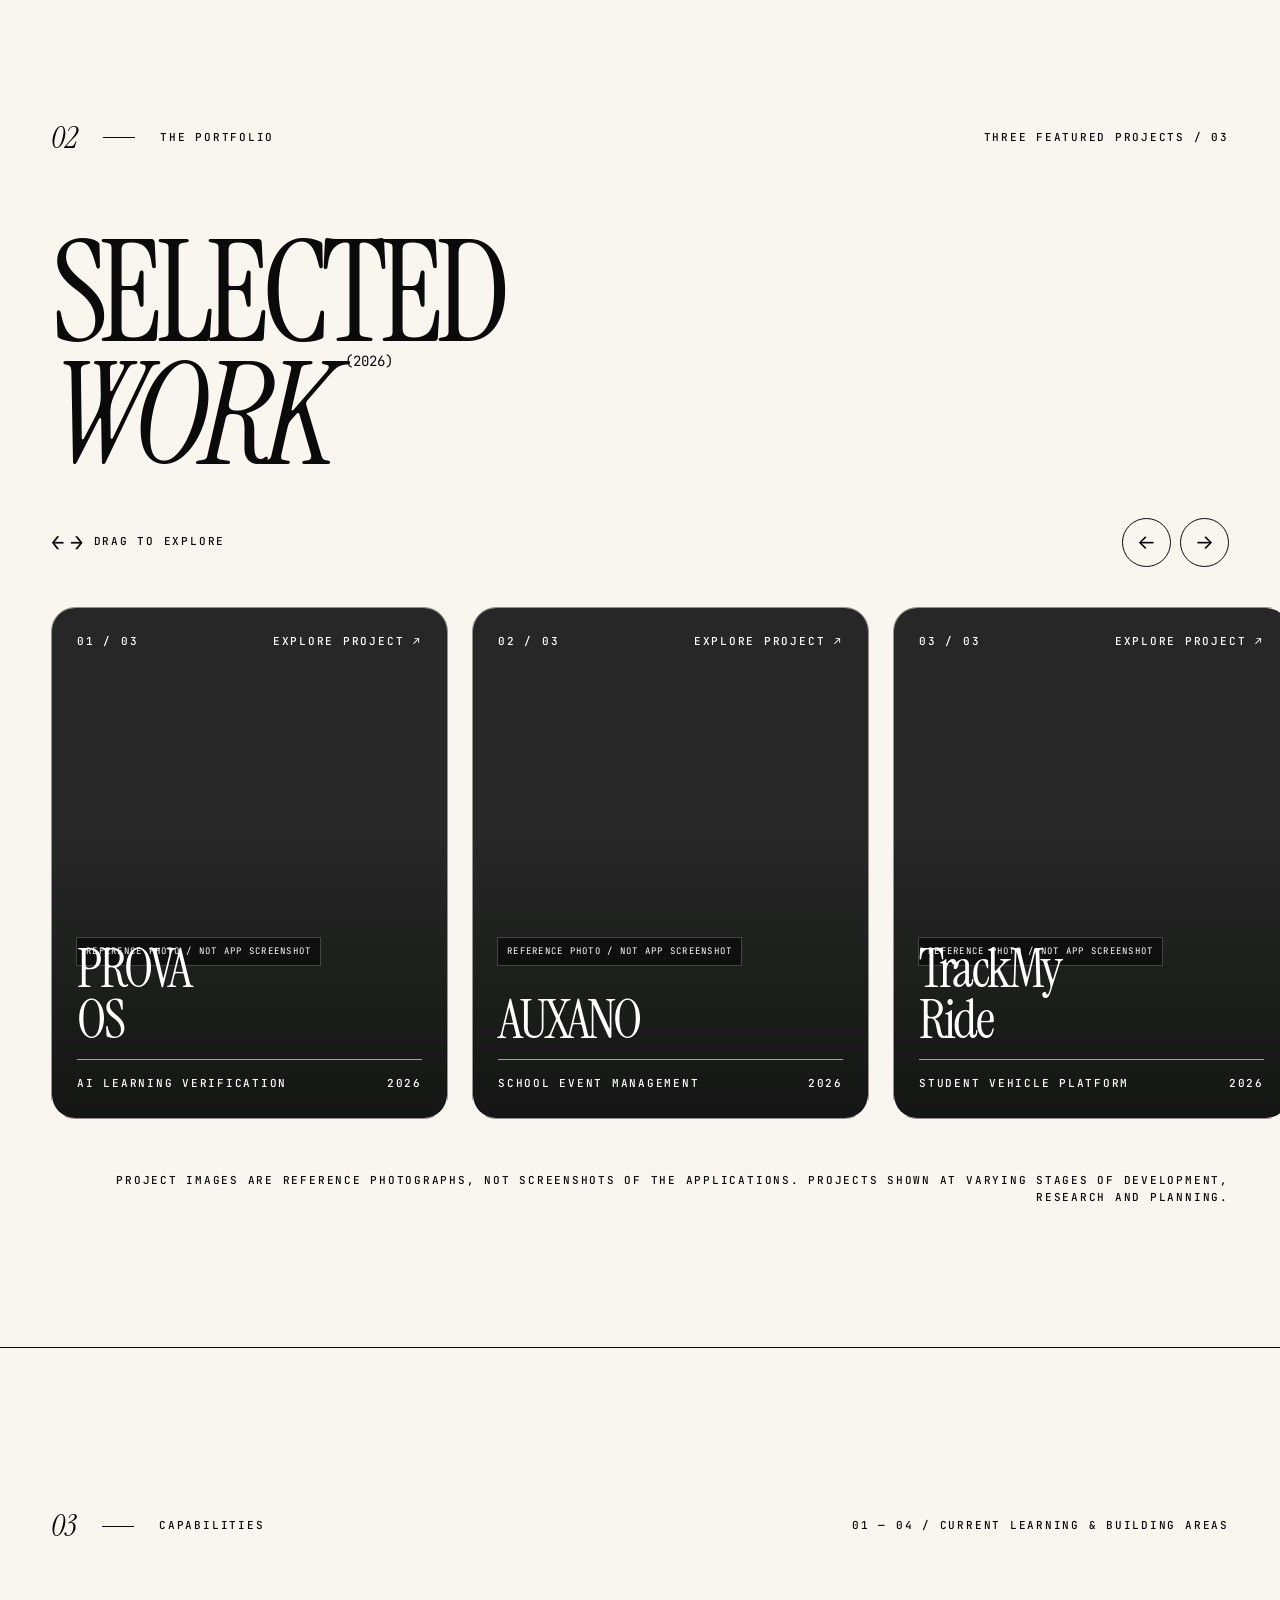
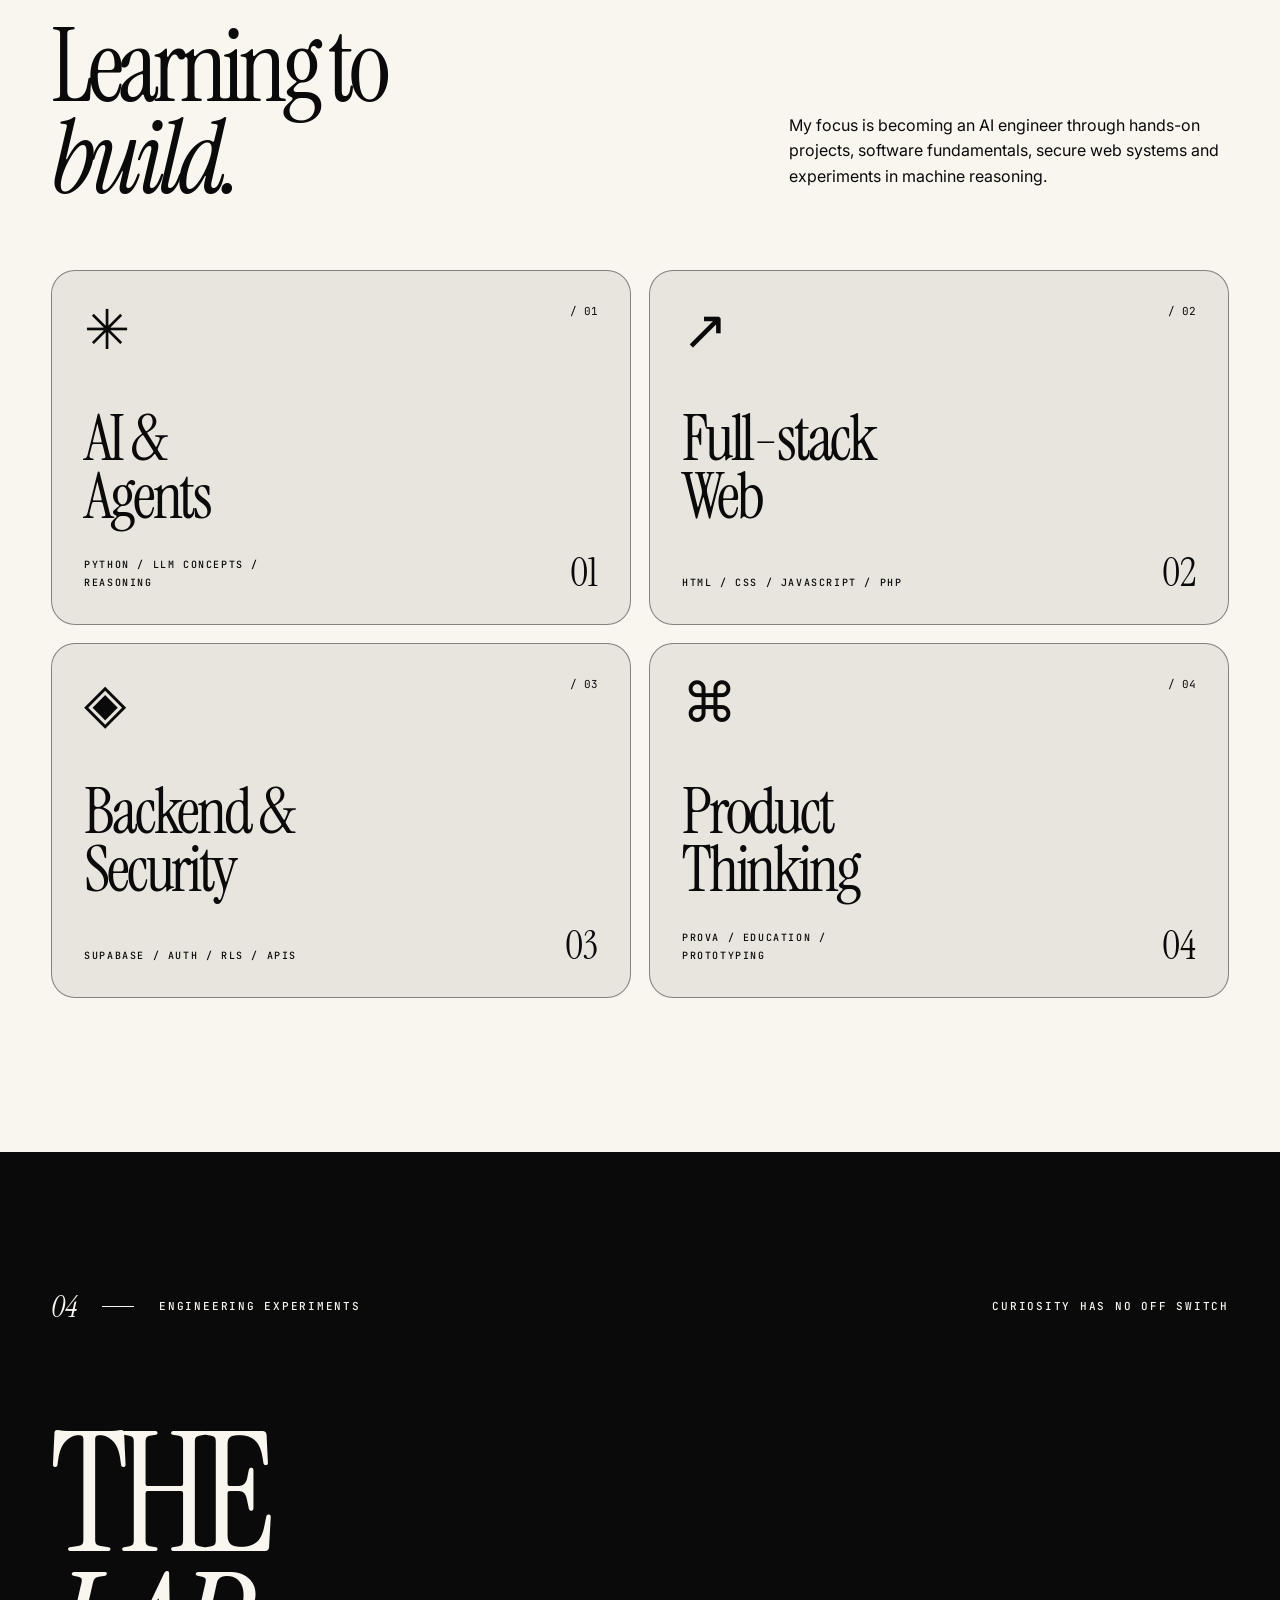
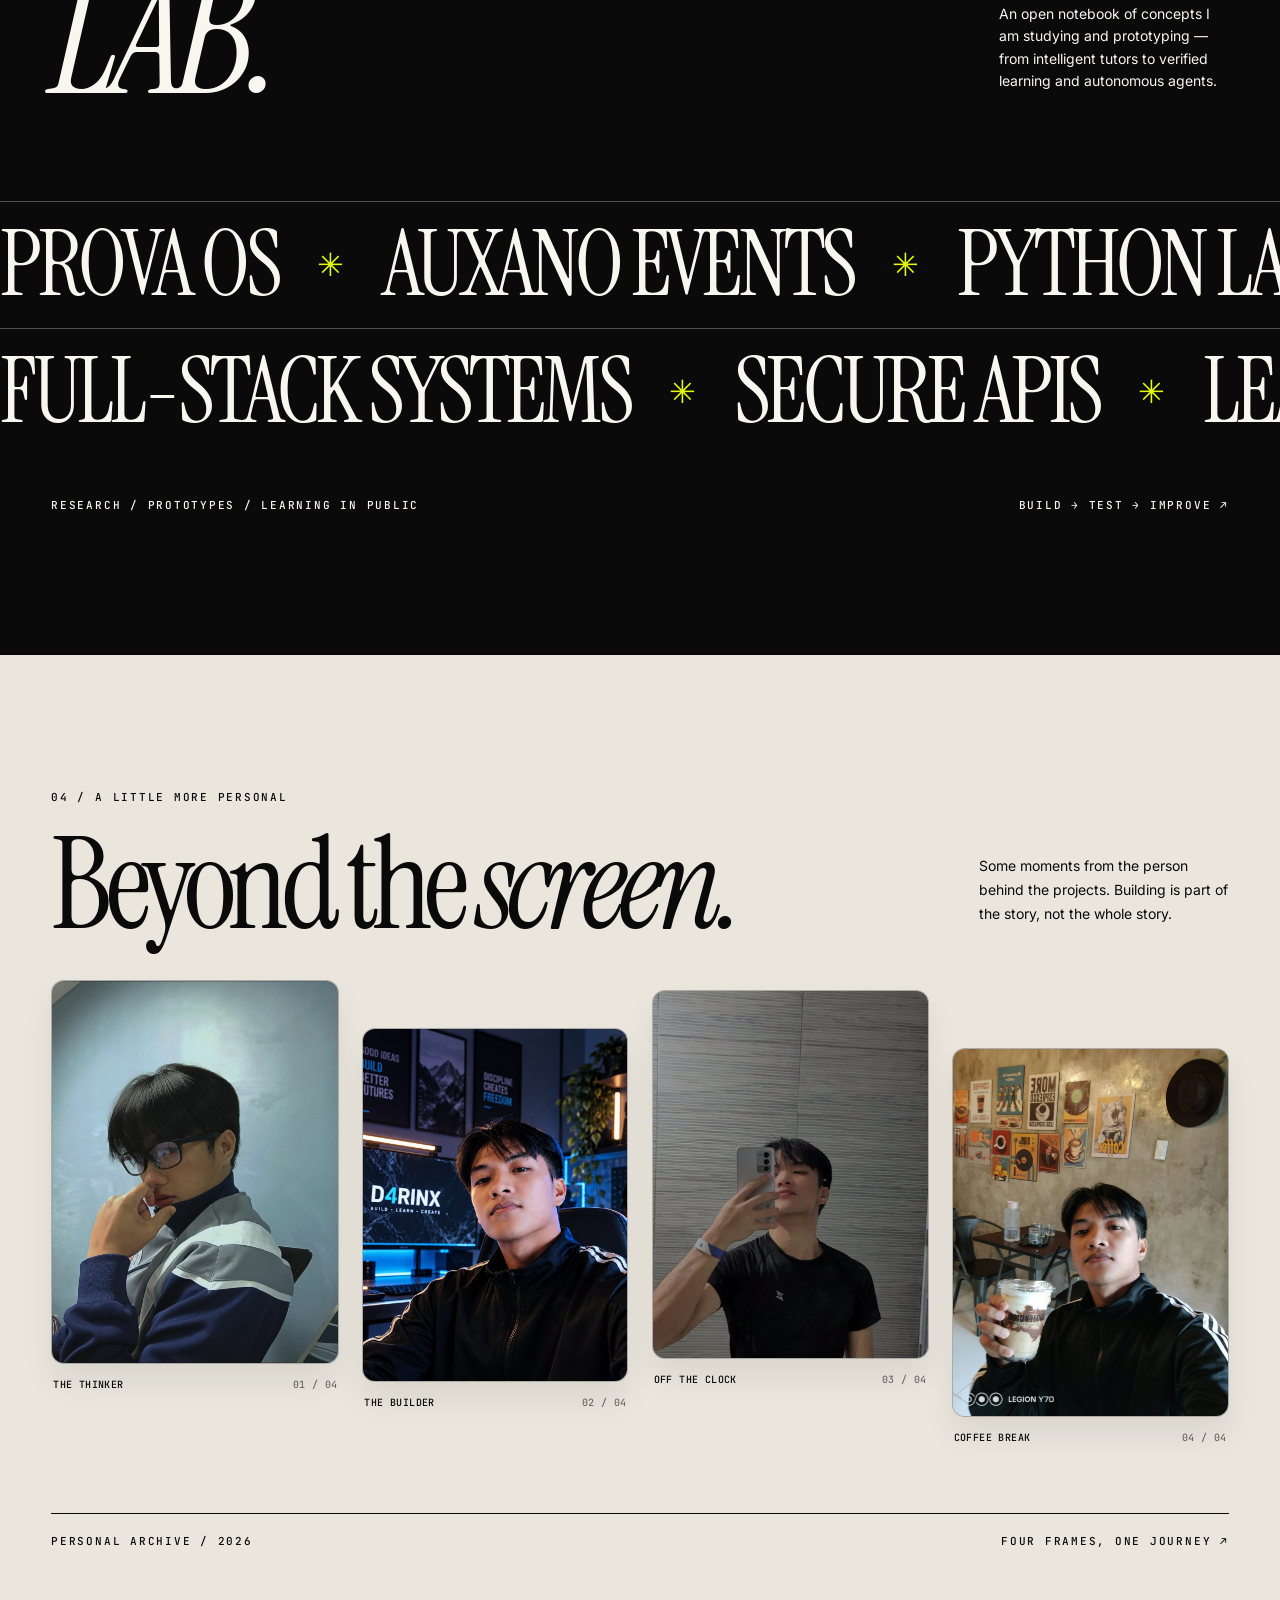
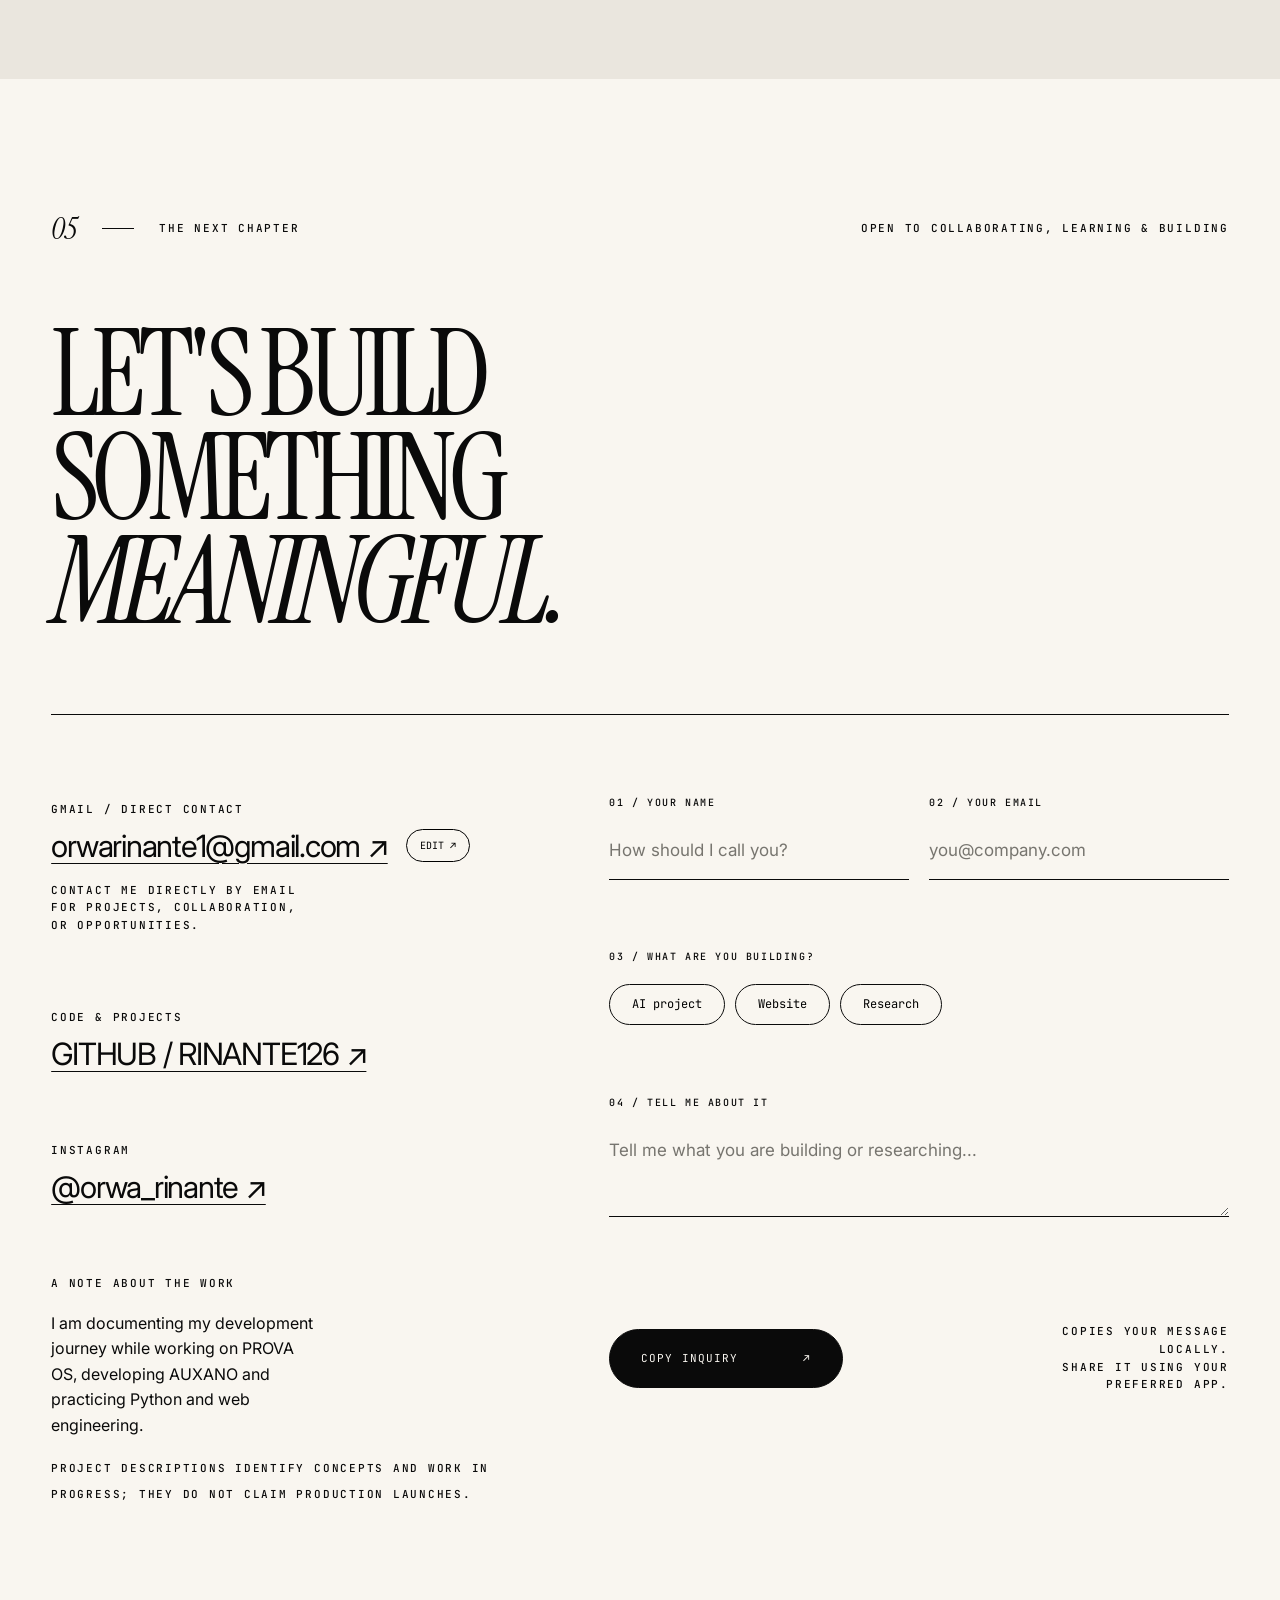
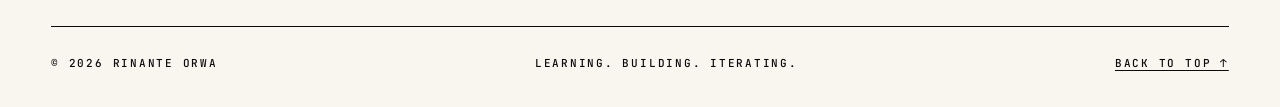
==== commit 9786d259: "Portfolio: replace VGI-1 with AUXANO in live static source" ====
--- a/index.html
+++ b/index.html
@@ -4,7 +4,7 @@
 <meta charset="utf-8" />
 <meta name="viewport" content="width=device-width, initial-scale=1" />
 <meta name="theme-color" content="#F9F6F0" />
-<meta name="description" content="Rinante Orwa — aspiring AI engineer and full-stack builder in the Philippines, developing PROVA OS, VGI-1 and practical software experiments." />
+<meta name="description" content="Rinante Orwa — aspiring AI engineer and full-stack builder in the Philippines, developing PROVA OS, AUXANO and practical software tools." />
 <title>Rinante Orwa® — AI Engineering & Software</title>
 <link rel="preconnect" href="https://fonts.googleapis.com" />
 <link rel="preconnect" href="https://fonts.gstatic.com" crossorigin />
@@ -103,16 +103,16 @@
 <header class="site-nav"><a class="logo" href="#top" aria-label="Rinante Orwa homepage">ORWA<sup>©</sup></a><nav class="nav-links" aria-label="Main navigation"><a href="#work">Work</a><a href="#lab">Lab</a><a href="#photos">Photos</a><a href="#info">Info</a></nav><div class="nav-right"><span class="nav-status"><span class="green-dot"></span>Available</span><a href="#contact" class="pill magnetic">Let's talk <span class="arrow">↗</span></a></div></header>
 <main id="top">
 <section class="hero wrap" aria-label="Introduction"><div class="hero-main"><div class="hero-visual"><canvas id="fluidCanvas" aria-label="Animated colorful abstract fluid form" role="img"></canvas></div><figure class="hero-portrait"><img src="[data-uri]" alt="Portrait of Rinante Orwa in a black suit, photographed in front of a city skyline" width="1000" height="1318" fetchpriority="high"><figcaption><span>RINANTE ORWA / 2026</span><span>BASED IN CAINTA, PH ↗</span></figcaption></figure><div class="hero-name"><div class="hero-kicker eyebrow">ASPIRING AI ENGINEER · SOFTWARE BUILDER</div><h1 id="heroTitle"><span class="name-line" id="firstName" data-name="RINANTE">RINANTE</span><span class="name-line" id="lastName" data-name="ORWA">ORWA</span></h1></div><div class="hero-side-note">LEARNING IN PUBLIC — BUILDING REAL SYSTEMS</div><aside class="hero-aside"><span class="eyebrow">/ What I do</span><p>I build software and explore AI systems designed to solve real problems.</p></aside></div><div class="hero-bottom"><span>Scroll to explore <span class="scroll-arrow">↓</span></span><span>Cainta, Philippines · 14.58°N, 121.12°E</span><span>AI / FULL-STACK / PRODUCT</span><span>© 2026</span></div></section>
-<section class="section wrap" id="info"><div class="section-heading reveal"><div class="section-id"><b>01</b><span class="section-rule"></span><span class="eyebrow">Manifesto</span></div><span class="micro">Engineering mindset / continuous learning</span></div><div class="manifesto-body"><h2 class="manifesto-statement" id="manifestoStatement">Ideas become valuable when you build them into working systems.</h2><div class="manifesto-copy reveal"><div class="asterisk">✳</div><span class="eyebrow">What guides the work</span><p>My work connects AI research, software engineering and education. I learn by building, testing and improving real applications — from student learning tools to agent architectures.</p><span class="micro">PROVA OS / VGI-1 / REAL-WORLD SOFTWARE ↗</span></div></div></section>
+<section class="section wrap" id="info"><div class="section-heading reveal"><div class="section-id"><b>01</b><span class="section-rule"></span><span class="eyebrow">Manifesto</span></div><span class="micro">Engineering mindset / continuous learning</span></div><div class="manifesto-body"><h2 class="manifesto-statement" id="manifestoStatement">Ideas become valuable when you build them into working systems.</h2><div class="manifesto-copy reveal"><div class="asterisk">✳</div><span class="eyebrow">What guides the work</span><p>My work connects AI research, software engineering and education. I learn by building, testing and improving real applications — from student learning verification to school event management.</p><span class="micro">PROVA OS / AUXANO / REAL-WORLD SOFTWARE ↗</span></div></div></section>
 <section class="work-section" id="work"><div class="work-header wrap"><div class="section-heading reveal"><div class="section-id"><b>02</b><span class="section-rule"></span><span class="eyebrow">The portfolio</span></div><span class="micro">Three featured projects / 03</span></div><h2 class="reveal">SELECTED<br><em>WORK</em><span style="font-family:var(--mono);font-size:clamp(11px,1.1vw,16px);vertical-align:top;letter-spacing:0;margin-left:18px">(2026)</span></h2><div class="work-controls"><span class="micro drag-hint">Drag to explore</span><div class="slider-controls"><button class="circle-btn" id="workPrev" aria-label="Previous project">←</button><button class="circle-btn" id="workNext" aria-label="Next project">→</button></div></div></div><div class="work-track-viewport" id="workViewport" aria-label="Draggable project gallery"><div class="work-track" id="workTrack">
 <article class="project"><div class="project-shell"><div class="project-art art-orwa"><img class="project-photo" loading="lazy" decoding="async" src="https://images.squarespace-cdn.com/content/v1/60996f1fe011cf61f858ece0/19545cfc-5740-493c-8297-6556098d0e89/North%2BHollywood%2BSchool-116.jpg?format=2500w" alt="Students learning with technology" onerror="this.style.display='none'"><span class="photo-note">REFERENCE PHOTO / NOT APP SCREENSHOT</span></div><div class="project-overlay"><div class="card-top"><span>01 / 03</span><span>Explore project ↗</span></div><div class="project-bottom"><h3>PROVA<br>OS</h3><div class="project-meta"><span>AI Learning Verification</span><span>2026</span></div></div></div></div></article>
-<article class="project"><div class="project-shell"><div class="project-art art-motion"><img class="project-photo" loading="lazy" decoding="async" src="https://images.unsplash.com/photo-1677442136019-21780ecad995?w=1100&q=85" alt="Artificial intelligence and computational systems" onerror="this.style.display='none'"><span class="photo-note">REFERENCE PHOTO / NOT APP SCREENSHOT</span></div><div class="project-overlay"><div class="card-top"><span>02 / 03</span><span>Explore project ↗</span></div><div class="project-bottom"><h3>VGI-1<br>Research</h3><div class="project-meta"><span>AGI / Agent Architecture</span><span>2026</span></div></div></div></div></article>
+<article class="project"><div class="project-shell"><div class="project-art art-motion"><img class="project-photo" loading="lazy" decoding="async" src="https://images.unsplash.com/photo-1778877035014-98c41b7c1460?auto=format&fit=crop&w=1100&q=85" alt="Students attending a school auditorium event; reference photograph" onerror="this.style.display='none'"><span class="photo-note">REFERENCE PHOTO / NOT APP SCREENSHOT</span></div><div class="project-overlay"><div class="card-top"><span>02 / 03</span><span>Explore project ↗</span></div><div class="project-bottom"><h3>AUXANO</h3><div class="project-meta"><span>School Event Management</span><span>2026</span></div></div></div></div></article>
 <article class="project"><div class="project-shell"><div class="project-art art-cainta"><img class="project-photo" loading="lazy" decoding="async" src="https://static.wixstatic.com/media/3e1315_c4beca5866b743f996baadf838e24670~mv2.png/v1/fill/w_980%2Ch_551%2Cal_c%2Cq_90%2Cusm_0.66_1.00_0.01%2Cenc_avif%2Cquality_auto/3e1315_c4beca5866b743f996baadf838e24670~mv2.png" alt="GPS navigation in a vehicle" onerror="this.style.display='none'"><span class="photo-note">REFERENCE PHOTO / NOT APP SCREENSHOT</span></div><div class="project-overlay"><div class="card-top"><span>03 / 03</span><span>Explore project ↗</span></div><div class="project-bottom"><h3>TrackMy<br>Ride</h3><div class="project-meta"><span>Student Vehicle Platform</span><span>2026</span></div></div></div></div></article>
 </div></div><div class="work-end-note wrap micro">Project images are reference photographs, not screenshots of the applications. Projects shown at varying stages of development, research and planning.</div></section>
 <section class="section caps-section wrap" id="capabilities"><div class="section-heading reveal"><div class="section-id"><b>03</b><span class="section-rule"></span><span class="eyebrow">Capabilities</span></div><span class="micro">01 — 04 / CURRENT LEARNING & BUILDING AREAS</span></div><div class="caps-intro"><h2 class="reveal">Learning to<br><i>build.</i></h2><p class="reveal">My focus is becoming an AI engineer through hands-on projects, software fundamentals, secure web systems and experiments in machine reasoning.</p></div><div class="cap-grid"><article class="cap-card reveal"><div class="cap-top"><span class="cap-symbol">✳</span><span class="cap-num">/ 01</span></div><div><h3>AI &amp;<br>Agents</h3><div class="cap-bottom"><span class="cap-tags">PYTHON / LLM CONCEPTS / REASONING</span><span class="cap-metric" data-counter="01">01</span></div></div></article><article class="cap-card reveal"><div class="cap-top"><span class="cap-symbol">↗</span><span class="cap-num">/ 02</span></div><div><h3>Full-stack<br>Web</h3><div class="cap-bottom"><span class="cap-tags">HTML / CSS / JAVASCRIPT / PHP</span><span class="cap-metric" data-counter="02">02</span></div></div></article><article class="cap-card reveal"><div class="cap-top"><span class="cap-symbol">◈</span><span class="cap-num">/ 03</span></div><div><h3>Backend &amp;<br>Security</h3><div class="cap-bottom"><span class="cap-tags">SUPABASE / AUTH / RLS / APIs</span><span class="cap-metric" data-counter="03">03</span></div></div></article><article class="cap-card reveal"><div class="cap-top"><span class="cap-symbol">⌘</span><span class="cap-num">/ 04</span></div><div><h3>Product<br>Thinking</h3><div class="cap-bottom"><span class="cap-tags">PROVA / EDUCATION / PROTOTYPING</span><span class="cap-metric" data-counter="04">04</span></div></div></article></div></section>
 <section class="lab-section" id="lab"><div class="wrap"><div class="section-heading reveal"><div class="section-id"><b>04</b><span class="section-rule"></span><span class="eyebrow">Engineering experiments</span></div><span class="micro">Curiosity has no off switch</span></div><div class="lab-heading"><h2 class="reveal">THE<br><i>LAB.</i></h2><p class="reveal">An open notebook of concepts I am studying and prototyping — from intelligent tutors to verified learning and autonomous agents.</p></div></div><div class="marquee" data-cursor="LAB"><div class="marquee-inner" id="marqueeA"></div></div><div class="marquee reverse" data-cursor="LAB"><div class="marquee-inner" id="marqueeB"></div></div><div class="lab-foot wrap"><span class="micro">Research / prototypes / learning in public</span><span class="micro">Build → Test → Improve ↗</span></div></section>
 <section class="photos-section wrap" id="photos" aria-labelledby="photosTitle"><div class="photos-heading reveal"><div><span class="eyebrow">04 / A little more personal</span><h2 id="photosTitle">Beyond the <em>screen.</em></h2></div><p>Some moments from the person behind the projects. Building is part of the story, not the whole story.</p></div><div class="photos-grid"><figure class="photo-tile reveal"><div class="photo-frame"><img src="[data-uri]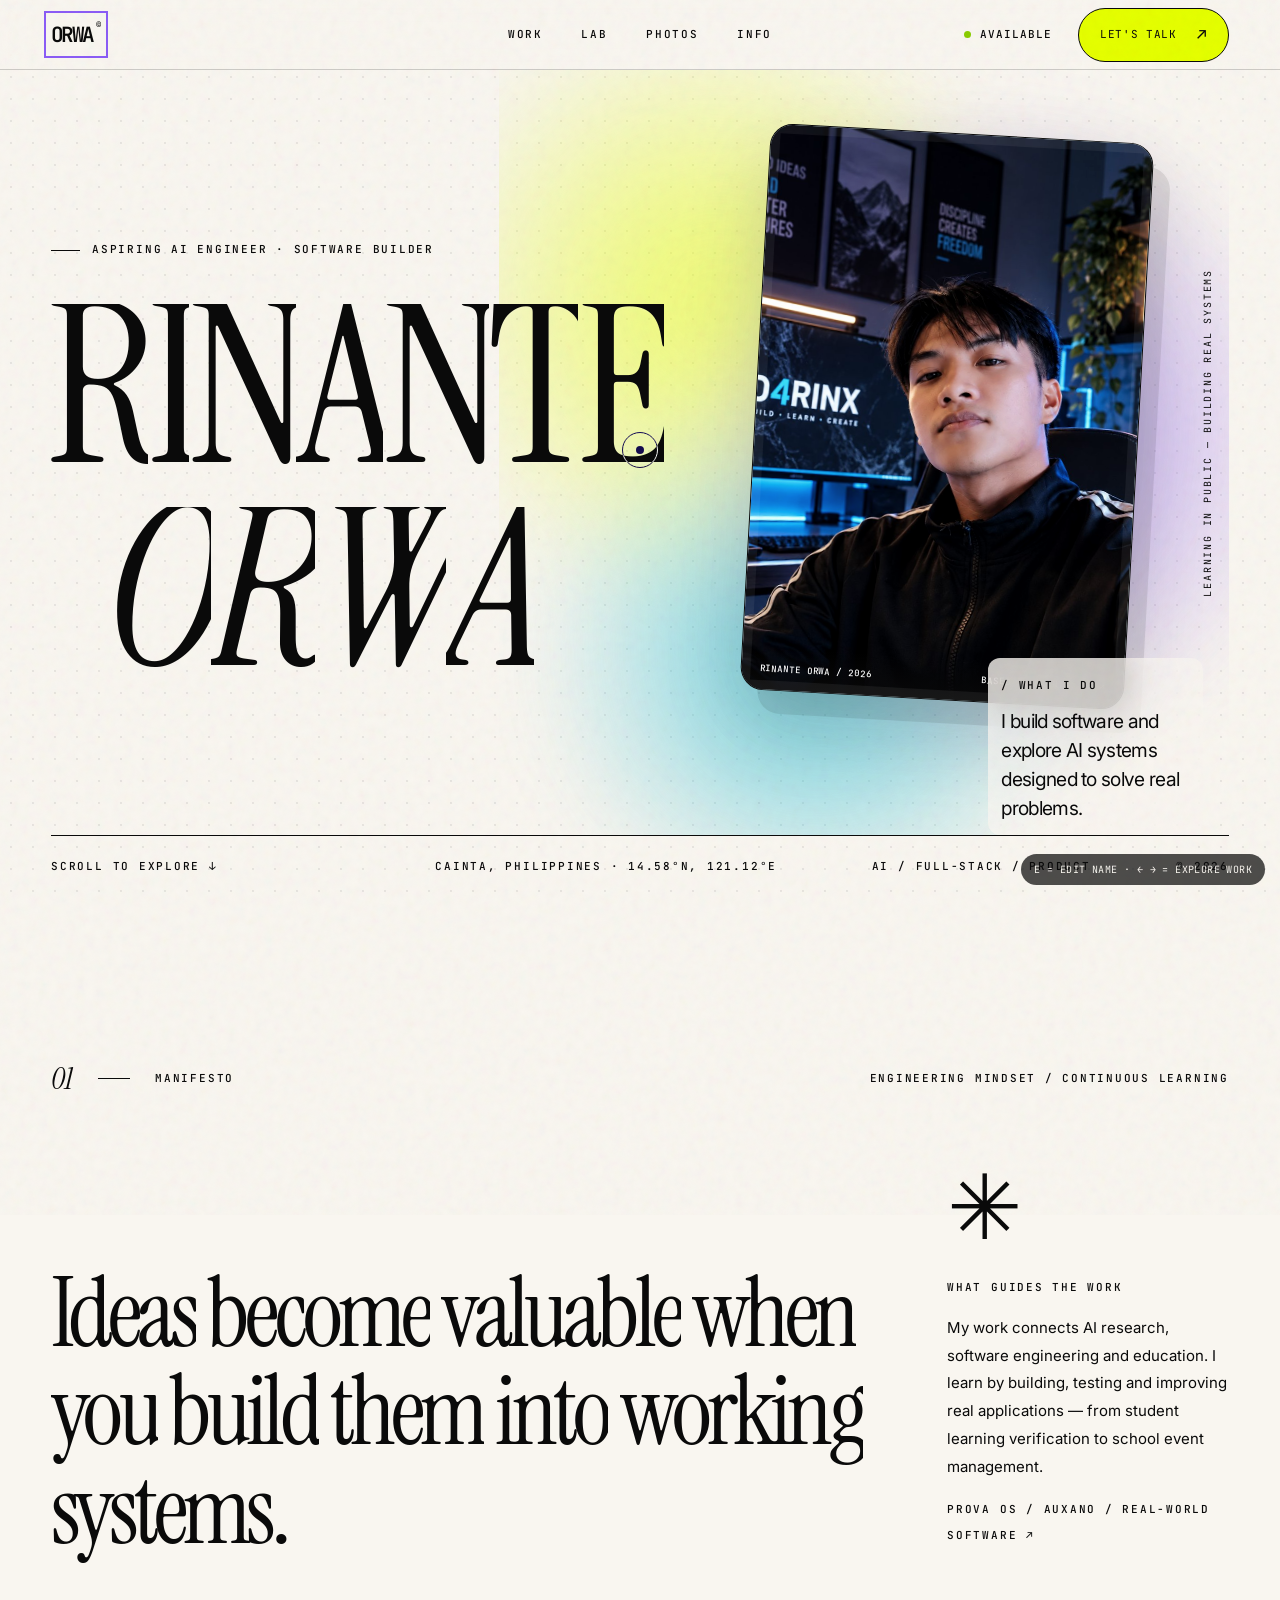
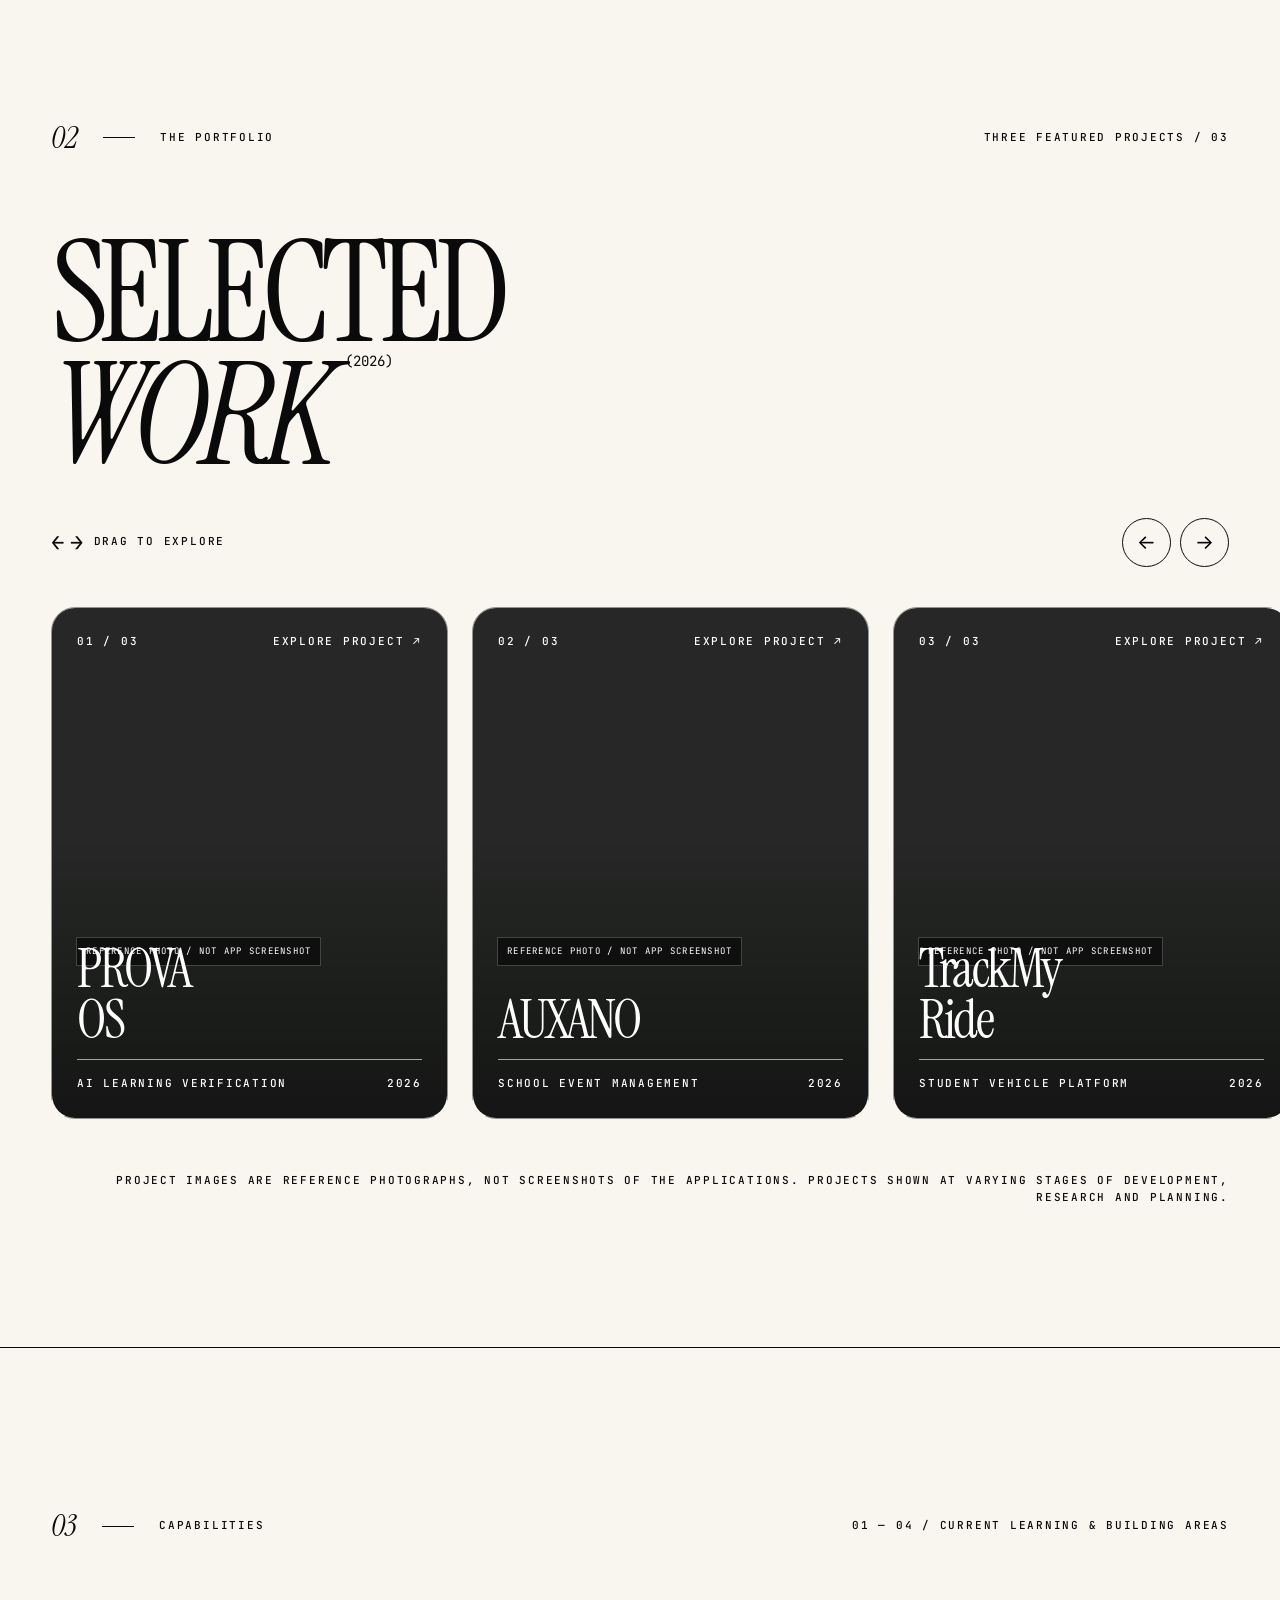
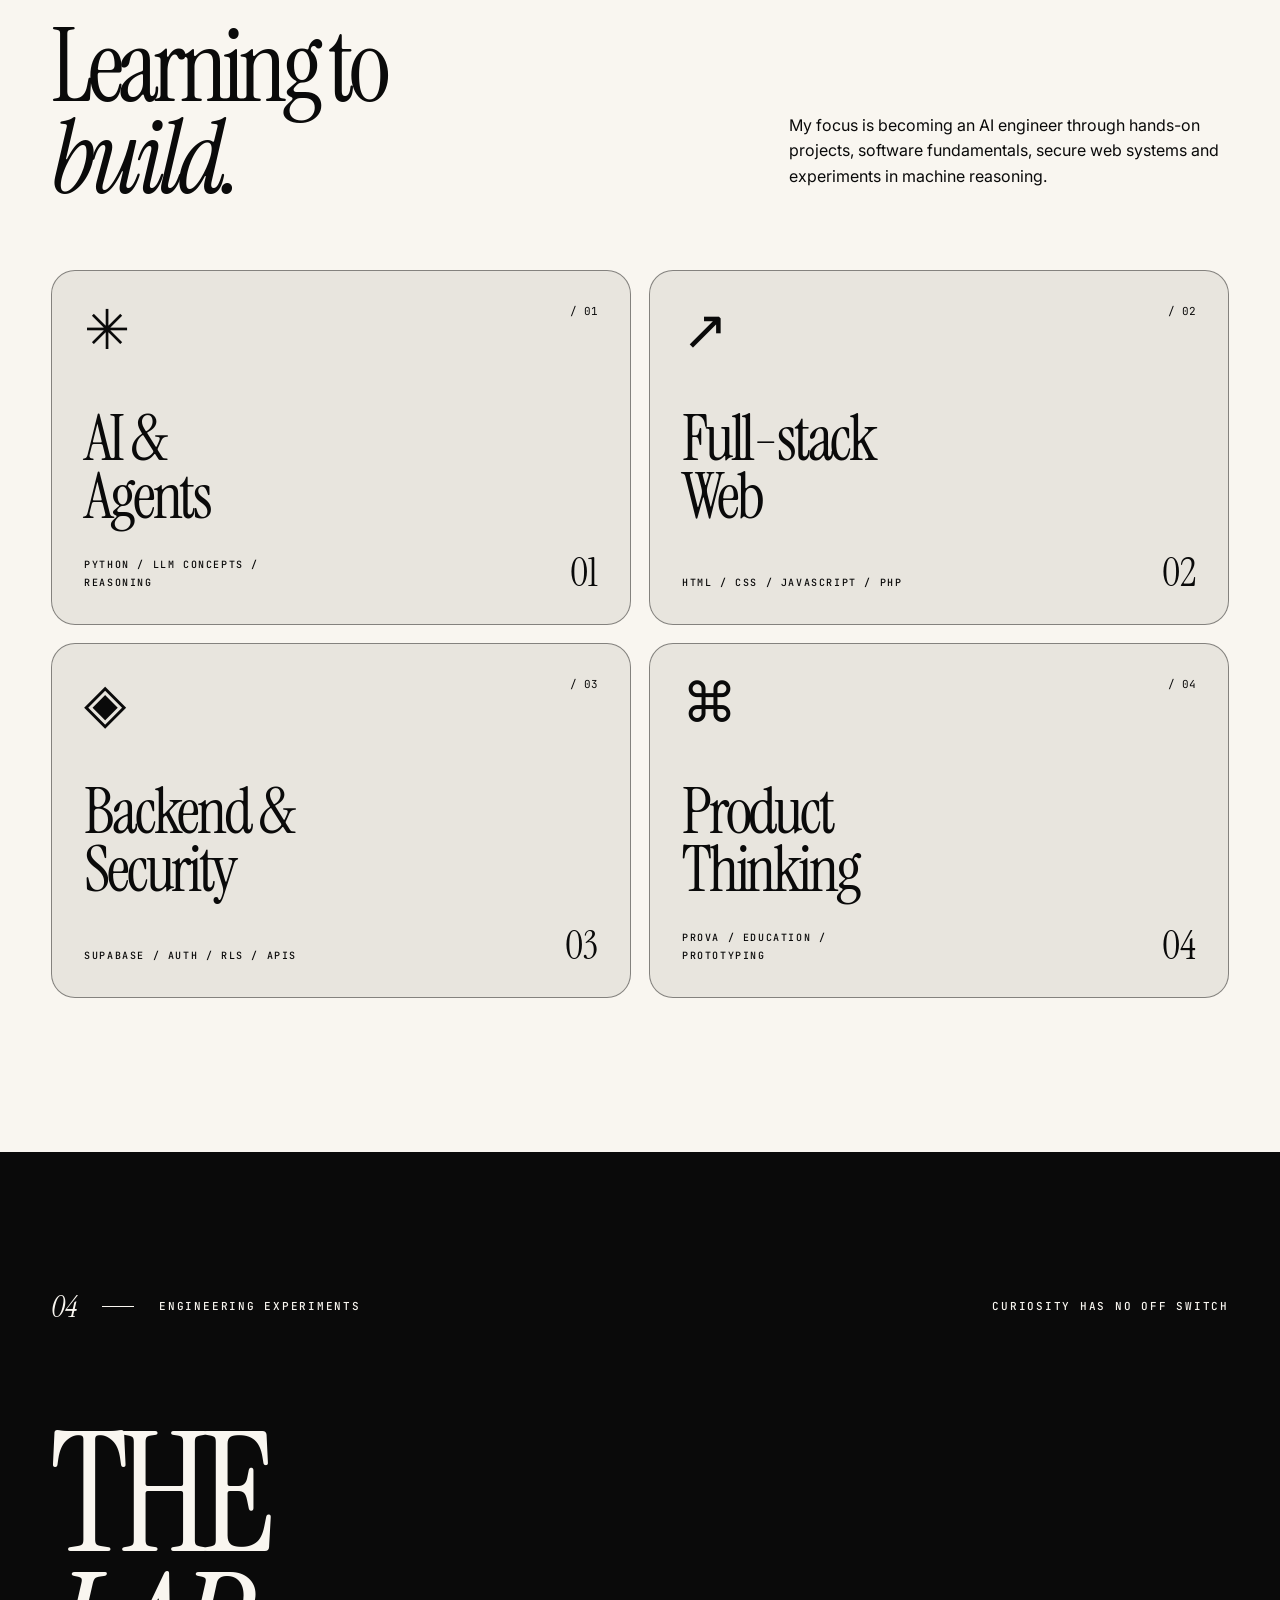
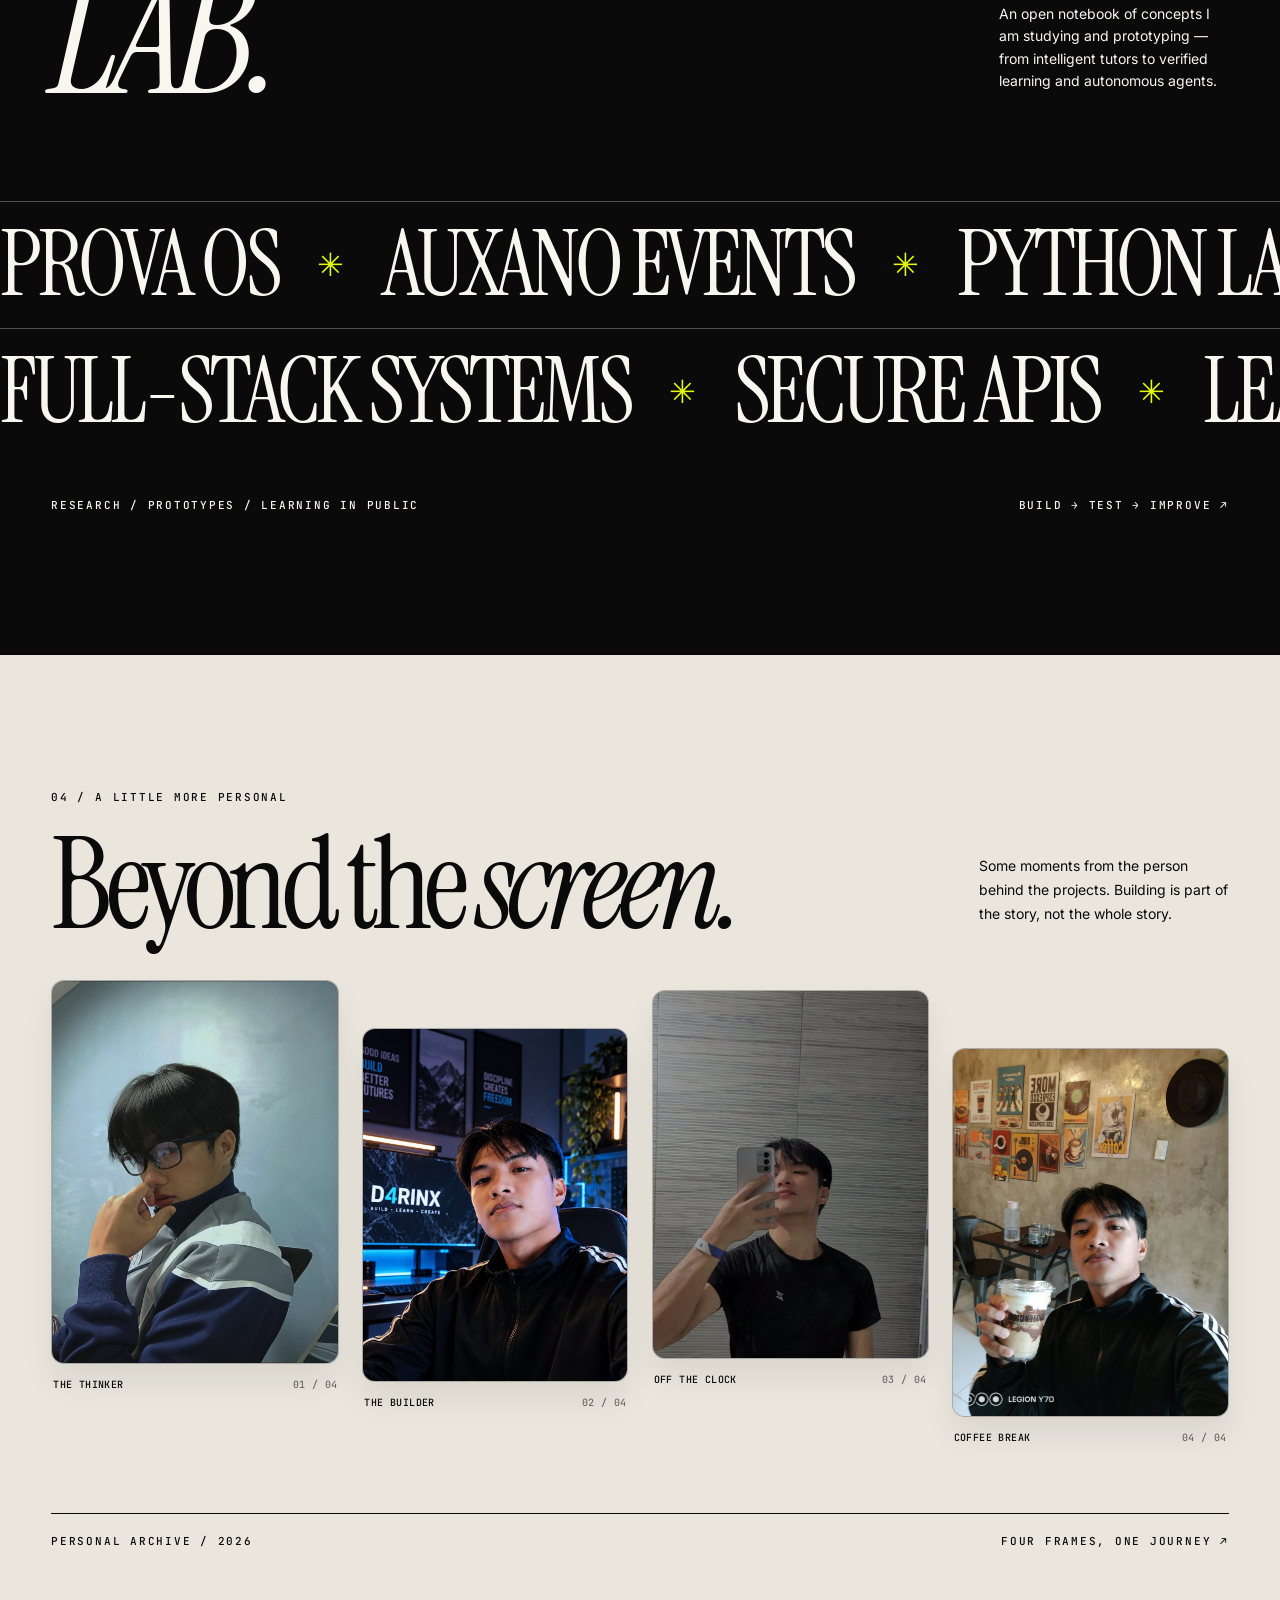
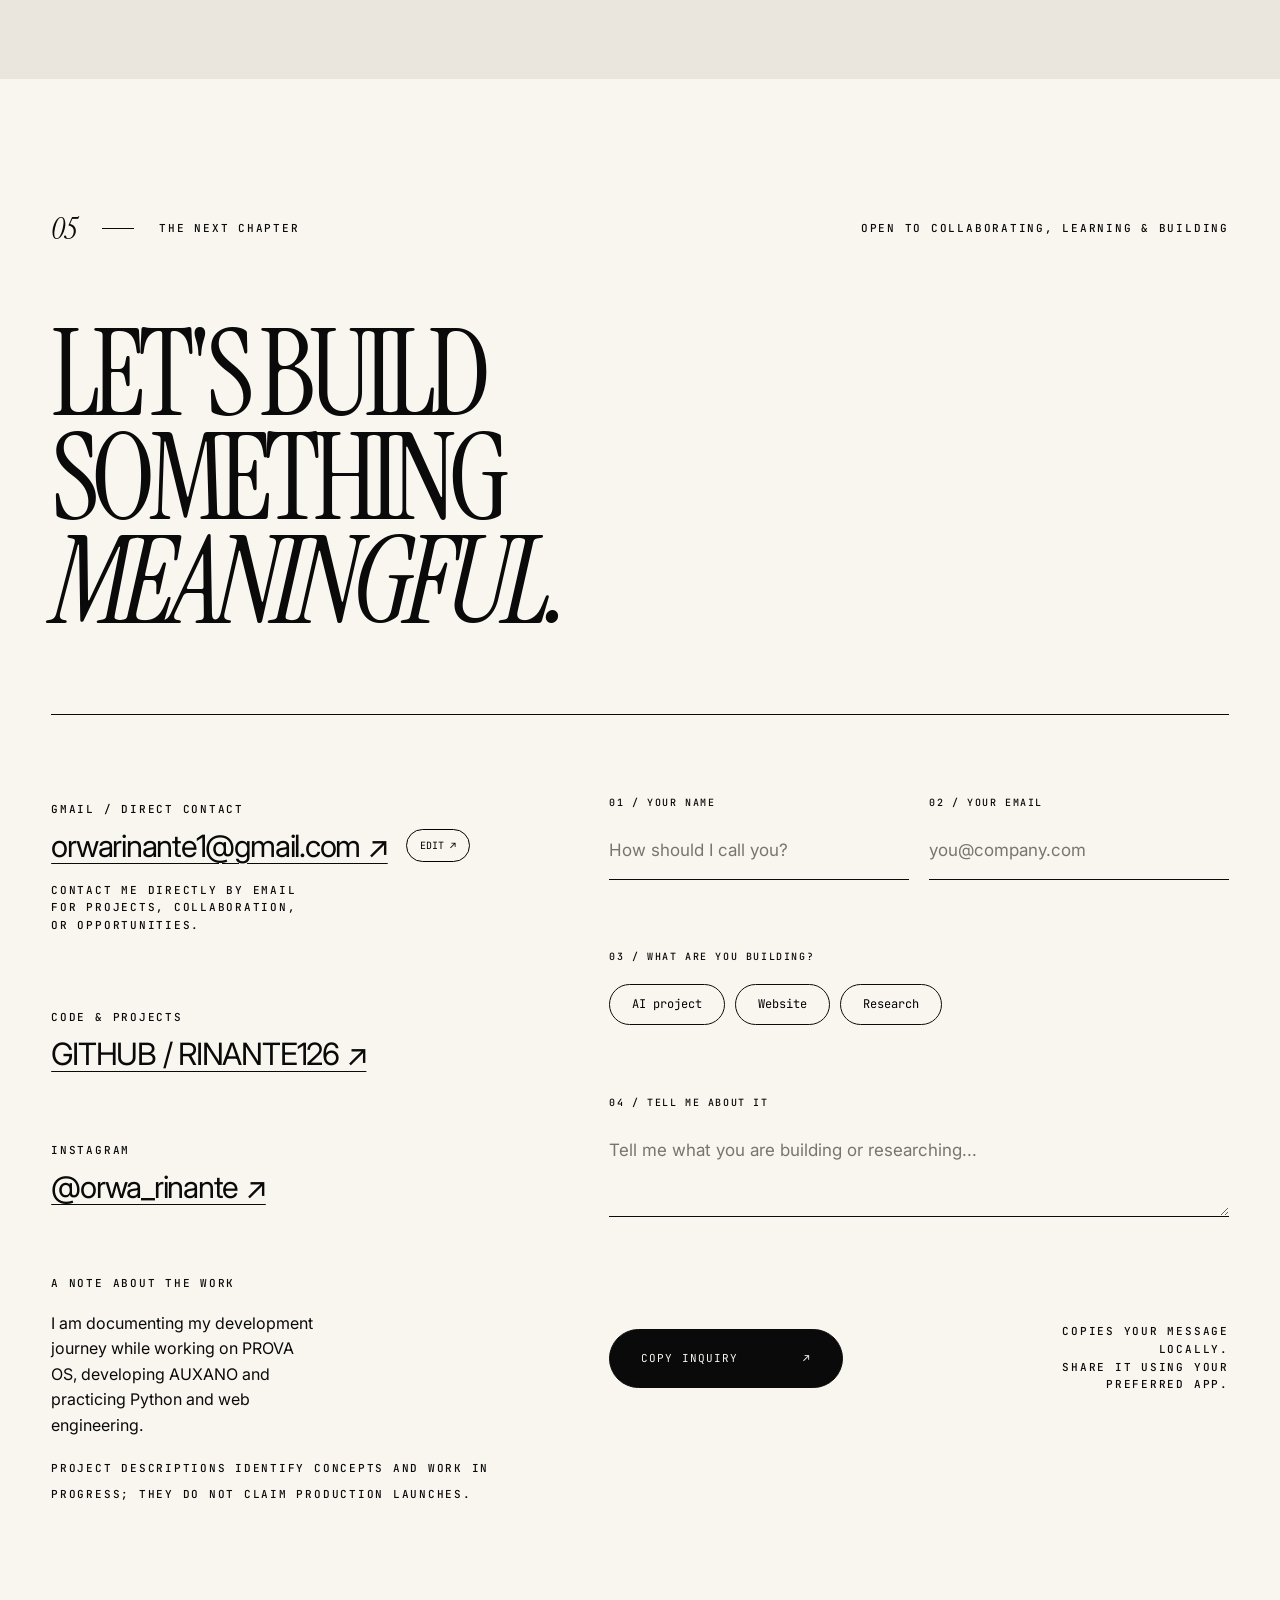
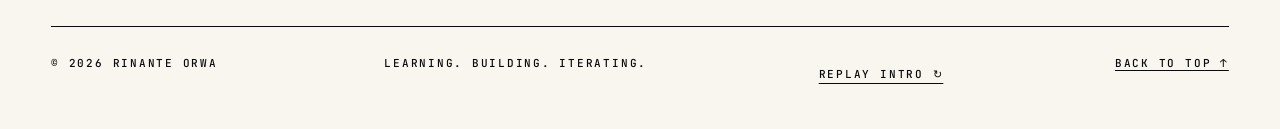
==== commit 9386745f: "Portfolio V6: approved Eng.orwa preloader and cross-device responsiveness" ====
--- a/index.html
+++ b/index.html
@@ -3,6 +3,7 @@
 <head>
 <meta charset="utf-8" />
 <meta name="viewport" content="width=device-width, initial-scale=1" />
+<script>document.documentElement.classList.add("orwa-loading");</script>
 <meta name="theme-color" content="#F9F6F0" />
 <meta name="description" content="Rinante Orwa — aspiring AI engineer and full-stack builder in the Philippines, developing PROVA OS, AUXANO and practical software tools." />
 <title>Rinante Orwa® — AI Engineering & Software</title>
@@ -96,11 +97,279 @@
 .photo-index{opacity:.55}.photos-footer{display:flex;justify-content:space-between;gap:15px;border-top:1px solid #0a0a0a;margin-top:55px;padding-top:19px}
 @media(max-width:950px){.photos-grid{grid-template-columns:repeat(2,minmax(0,1fr));gap:20px}.photo-tile:nth-child(n){padding-top:0}.photo-tile:nth-child(even){padding-top:35px}}
 @media(max-width:600px){.photos-heading{display:block}.photos-heading h2{font-size:clamp(70px,16vw,108px)}.photos-heading p{margin-top:25px}.photos-grid{gap:12px}.photo-tile:nth-child(even){padding-top:23px}.photo-frame{border-radius:9px}.photo-tile figcaption{font-size:8px;letter-spacing:0}.photos-footer{margin-top:32px;font-size:9px}}
+
+/* Portfolio v6.1 — preloader from the approved Eng.orwa AppDeploy concept */
+/* Eng.orwa V6 preloader — scoped to avoid affecting the portfolio. */
+html.orwa-loading { overflow: hidden !important; }
+.orwa-preloader {
+  --pre-paper: #F9F6F0;
+  --pre-ink: #0A0A0A;
+  --pre-acid: #E5FF00;
+  position: fixed;
+  inset: 0;
+  z-index: 9999;
+  background: var(--pre-ink);
+  color: var(--pre-paper);
+  font-family: var(--mono);
+  display: flex;
+  flex-direction: column;
+  padding: clamp(24px, 3.5vw, 64px);
+  isolation: isolate;
+  overflow: hidden;
+  opacity: 1;
+  transform: scale(1);
+  filter: blur(0);
+  transition: opacity 1.25s cubic-bezier(.77,0,.175,1), transform 1.45s cubic-bezier(.77,0,.175,1), filter 1.45s cubic-bezier(.77,0,.175,1);
+}
+.orwa-preloader.hide { opacity: 0; transform: scale(1.12); filter: blur(28px); pointer-events: none; }
+.orwa-grain {
+  position: absolute;
+  inset: 0;
+  z-index: -1;
+  pointer-events: none;
+  background-image: radial-gradient(rgba(249,246,240,.13) 1px, transparent 1.4px);
+  background-size: 26px 26px;
+  opacity: .08;
+  animation: orwa-grain 28s linear infinite;
+  transition: opacity 1s ease;
+}
+.orwa-preloader.hide .orwa-grain { opacity: 0; }
+.orwa-preloader-top, .orwa-preloader-bottom {
+  position: relative;
+  flex-shrink: 0;
+  font-size: 10px;
+  font-weight: 500;
+  letter-spacing: .16em;
+  line-height: 1.6;
+  animation: orwa-slide 800ms cubic-bezier(.77,0,.175,1) both;
+}
+.orwa-preloader-top { display: flex; justify-content: space-between; gap: 18px; }
+.orwa-preloader-bottom { align-self: flex-end; text-align: right; margin-top: 19px; }
+.orwa-sep { color: var(--pre-acid); padding: 0 .28em; }
+.orwa-preloader-center {
+  position: absolute;
+  top: 47%;
+  left: 50%;
+  transform: translate(-50%, -50%) scale(1);
+  width: min(92vw, 1150px);
+  text-align: center;
+  transition: opacity .6s ease, transform .6s ease, filter .6s ease;
+}
+.orwa-preloader.center-fade .orwa-preloader-center {
+  opacity: 0;
+  transform: translate(-50%, -52%) scale(.98);
+  filter: blur(10px);
+}
+.orwa-preloader-brand {
+  display: flex;
+  justify-content: center;
+  align-items: center;
+  flex-wrap: nowrap;
+  white-space: nowrap;
+  letter-spacing: -.06em;
+  line-height: 1.05;
+  font-size: clamp(39px, 9vw, 143px);
+  font-family: 'Instrument Serif', Georgia, serif;
+  font-weight: 400;
+}
+.orwa-pill {
+  position: relative;
+  background: var(--pre-paper);
+  color: var(--pre-ink);
+  overflow: hidden;
+  border-radius: 999px;
+  padding: .06em .22em .12em;
+  margin-left: .12em;
+  isolation: isolate;
+}
+.orwa-pill::after {
+  content: '';
+  position: absolute;
+  top: 0;
+  bottom: 0;
+  left: 0;
+  width: 38%;
+  background: linear-gradient(90deg, transparent, var(--pre-acid), transparent);
+  mix-blend-mode: multiply;
+  opacity: .65;
+  transform: translateX(-100%);
+  animation: orwa-pill-shimmer 2.6s ease-in-out infinite;
+  pointer-events: none;
+}
+.orwa-dot { color: var(--pre-acid); display: inline-block; transform-origin: center; animation: orwa-dot-pulse 1.6s ease-in-out infinite; }
+.orwa-preloader-tagline {
+  margin: clamp(18px, 2vw, 30px) auto 0;
+  font-size: clamp(10px, 1.1vw, 13px);
+  line-height: 1.8;
+  letter-spacing: .08em;
+  color: #bdbdb7;
+  animation: orwa-fade-up 1s .2s ease both;
+}
+.orwa-preloader-progress {
+  width: min(100%, 720px);
+  margin: auto auto 0;
+  position: relative;
+}
+.orwa-preloader-progress-header { display: flex; justify-content: space-between; align-items: end; gap: 16px; margin-bottom: 19px; }
+.orwa-preloader-label { font-size: clamp(9px, .9vw, 12px); letter-spacing: .16em; color: #c5c6bc; padding-bottom: 12px; }
+.orwa-preloader-value {
+  font: 400 clamp(52px, 6vw, 96px)/.9 'Instrument Serif', Georgia, serif;
+  font-variant-numeric: lining-nums tabular-nums;
+  letter-spacing: -.045em;
+  min-width: 3.2ch;
+  text-align: right;
+}
+.orwa-preloader-value.orwa-pop { animation: orwa-number-pop .18s ease-out; }
+.orwa-preloader-track { position: relative; height: 1px; background: rgba(249,246,240,.12); overflow: visible; }
+.orwa-preloader-fill {
+  position: relative;
+  display: block;
+  height: 100%;
+  width: 0%;
+  background: linear-gradient(90deg, var(--pre-paper), var(--pre-acid));
+  box-shadow: 0 0 18px rgba(229,255,0,.45);
+}
+.orwa-preloader-fill::after {
+  content: '';
+  position: absolute;
+  inset: 0 auto 0 0;
+  width: 38%;
+  background: rgba(255,255,255,.92);
+  filter: blur(1px);
+  animation: orwa-progress-gloss 1.2s linear infinite;
+}
+.orwa-preloader-progress-foot { display: flex; justify-content: space-between; gap: 20px; align-items: center; margin-top: 18px; font-size: 10px; letter-spacing: .11em; color: #b8b9b0; }
+.orwa-preloader-status { color: var(--pre-acid); }
+body:not(.orwa-ready) main#top { opacity: 0; transform: translateY(18px); filter: blur(10px); }
+body.orwa-ready main#top { animation: orwa-main-reveal 1.2s cubic-bezier(.77,0,.175,1) .1s both; }
+@keyframes orwa-grain { from { background-position: 0 0; } to { background-position: -26px -26px; } }
+@keyframes orwa-dot-pulse { 0%,100% { transform: scale(1); } 50% { transform: scale(1.2); } }
+@keyframes orwa-pill-shimmer { 0% { transform: translateX(-100%); } 100% { transform: translateX(220%); } }
+@keyframes orwa-progress-gloss { 0% { transform: translateX(-100%); } 100% { transform: translateX(360%); } }
+@keyframes orwa-number-pop { from { transform: scale(1.04); } to { transform: scale(1); } }
+@keyframes orwa-fade-up { from { opacity: 0; transform: translateY(14px); } to { opacity: 1; transform: translateY(0); } }
+@keyframes orwa-slide { from { opacity: 0; transform: translateY(18px); } to { opacity: 1; transform: translateY(0); } }
+@keyframes orwa-main-reveal { from { opacity: 0; transform: translateY(18px); filter: blur(10px); } to { opacity: 1; transform: translateY(0); filter: blur(0); } }
+@media(max-width:620px) {
+  .orwa-preloader { padding: 24px 20px; }
+  .orwa-preloader-top { font-size: 8px; }
+  .orwa-preloader-center { top: 45%; width: 96%; }
+  .orwa-preloader-brand { font-size: clamp(35px, 10.8vw, 70px); }
+  .orwa-preloader-progress { width: 100%; }
+  .orwa-preloader-progress-foot { font-size: 9px; }
+  .orwa-preloader-status-secondary { text-align: right; font-size: 8px; }
+  .orwa-preloader-bottom { font-size: 8px; }
+}
+@media(prefers-reduced-motion:reduce) {
+  .orwa-preloader, .orwa-preloader-center, .orwa-grain, .orwa-pill::after, .orwa-dot,
+  .orwa-preloader-tagline, .orwa-preloader-top, .orwa-preloader-bottom,
+  .orwa-preloader-fill::after, .orwa-preloader-value, body.orwa-ready main#top {
+    animation: none !important;
+    transition: none !important;
+  }
+}
+
+/* Responsive improvements: accessible mobile navigation and phone-first work cards. */
+.nav-menu-toggle{display:none;align-items:center;justify-content:center;min-width:44px;min-height:44px;padding:8px 12px;background:transparent;color:var(--ink);border:1px solid var(--ink);border-radius:8px;font:600 11px var(--mono);letter-spacing:.08em}
+.orwa-replay{border:0;background:transparent;color:inherit;padding:11px 5px;font:inherit;letter-spacing:inherit;text-decoration:underline;text-underline-offset:5px}
+.orwa-replay:hover,.orwa-replay:focus-visible{color:var(--acid)}
+@media(max-width:980px){
+  .site-nav{grid-template-columns:1fr auto}
+  .nav-right{gap:12px}
+  .nav-menu-toggle{display:inline-flex}
+  .nav-links{display:none;position:absolute;top:70px;left:0;right:0;padding:16px clamp(20px,4vw,55px) 22px;background:rgba(249,246,240,.98);border-bottom:1px solid var(--ink);box-shadow:0 15px 30px rgba(0,0,0,.12);flex-direction:column;gap:0;align-items:stretch;justify-content:start;z-index:61}
+  .nav-links.orwa-menu-open{display:flex}
+  .nav-links a{display:flex;align-items:center;min-height:48px;padding:12px 4px;border-bottom:1px solid rgba(10,10,10,.15);font-size:12px}
+  .nav-links a:last-child{border-bottom:0}
+  .hero h1{max-width:100%}
+  .hero-name,.hero-kicker,.hero-main{min-width:0}
+  .hero-portrait{max-width:90%}
+  .work-controls{flex-wrap:wrap}
+}
+@media(min-width:751px) and (max-width:1100px){
+  .hero h1{font-size:clamp(95px,14.6vw,175px)}
+  .hero-portrait{right:4vw;width:31vw;top:16%}
+  .hero-aside{max-width:175px}
+  .contact-grid{gap:28px}
+  .project-meta{gap:8px;flex-wrap:wrap}
+}
+@media(max-width:750px){
+  .site-nav{height:64px}
+  .nav-links{top:64px}
+  .hero{min-height:0}
+  .hero-main{min-height:665px;padding-top:24px;justify-content:flex-start}
+  .hero-name{margin-top:0}
+  .hero h1{font-size:clamp(54px,17.5vw,113px);letter-spacing:-.055em;max-width:100%;white-space:normal}
+  .name-line{max-width:100%;overflow:visible}
+  .hero-kicker{margin-bottom:24px;font-size:clamp(9px,2.6vw,11px);line-height:1.5;letter-spacing:.07em}
+  .hero-portrait{top:clamp(185px,35vw,245px);right:50%;width:min(68vw,340px);height:clamp(290px,79vw,415px)}
+  .hero-bottom{grid-template-columns:minmax(0,1fr) minmax(0,1fr);gap:13px;overflow-wrap:anywhere}
+  .hero-bottom span{min-width:0}
+  .work-track-viewport{overflow:visible;touch-action:auto;cursor:default}
+  .work-track{display:grid;grid-template-columns:minmax(0,1fr);width:100%;max-width:100%;transform:none!important;padding:6px 18px 24px;gap:20px}
+  .project,.project:nth-child(n){width:100%;height:clamp(415px,118vw,540px);max-width:560px;min-width:0;min-height:0;flex:initial;margin:0 auto}
+  .project-shell{transform:none!important}
+  .work-controls .slider-controls,.work-controls .drag-hint{display:none}
+  .photo-note{top:65px;bottom:auto;left:20px;font-size:8px}
+  .project-overlay{padding:clamp(18px,5vw,28px)}
+  .project-bottom h3{font-size:clamp(49px,12.5vw,78px);overflow-wrap:anywhere}
+  .project-meta{gap:10px;font-size:clamp(9px,2.4vw,11px);flex-wrap:wrap}
+  .photos-grid,.cap-grid,.contact-grid{min-width:0}
+  .photos-grid{gap:12px}
+  .contact-meta,.email-display{min-width:0}
+  .contact-meta a{overflow-wrap:anywhere;word-break:break-word}
+  .footer-base{flex-wrap:wrap;gap:15px}
+}
+@media(max-width:420px){
+  .site-nav{padding:0 12px}
+  .logo{font-size:19px}
+  .nav-right{gap:8px}
+  .nav-right .pill{font-size:9px;padding:10px 12px}
+  .nav-right .pill .arrow{font-size:12px}
+  .nav-menu-toggle{min-width:42px;min-height:42px;padding:6px 8px}
+  .hero-main{min-height:630px}
+  .hero-portrait{top:175px;width:min(72vw,300px);height:clamp(285px,91vw,365px)}
+  .hero-kicker{margin-bottom:21px}
+  .hero h1{font-size:clamp(51px,17vw,70px)}
+  .project{height:clamp(410px,128vw,485px)}
+  .project-meta span:first-child{max-width:80%}
+  .photos-heading h2{font-size:clamp(56px,15vw,80px)}
+  .contact-hero h2{overflow-wrap:anywhere}
+  .case-dialog{width:calc(100vw - 22px);max-width:calc(100vw - 22px)}
+  .case-inner{padding:22px}
+}
+@media(max-width:350px){
+  .nav-right .nav-status{display:none}
+  .hero h1{font-size:16.5vw}
+  .hero-bottom{font-size:8px}
+  .project-bottom h3{font-size:45px}
+  .photo-tile figcaption{font-size:7px}
+}
+@media(prefers-reduced-motion:reduce){
+  .orwa-preloader,.orwa-preloader-center,.orwa-grain,.orwa-pill::after,.orwa-dot,.orwa-preloader-tagline,.orwa-preloader-top,.orwa-preloader-bottom,.orwa-preloader-fill::after,.orwa-preloader-value,body.orwa-ready main#top{animation:none!important;transition:none!important}
+}
+
 </style>
 </head>
 <body>
+<div id="orwaPreloader" class="orwa-preloader" role="status" aria-label="AI_Eng.ORWA portfolio loading experience">
+        <div class="orwa-grain" aria-hidden="true"></div>
+        <div class="orwa-preloader-top"><span>©2026 <span class="orwa-sep">•</span> ANTIPOLO <span class="orwa-sep">•</span> PH</span><span>PORTFOLIO <span class="orwa-sep">/</span> V6</span></div>
+        <div class="orwa-preloader-center">
+          <div class="orwa-preloader-brand" aria-label="AI_Eng.ORWA"><span>AI_</span><span class="orwa-pill"><span>Eng</span></span><span class="orwa-dot">.</span><span>ORWA</span></div>
+          <p class="orwa-preloader-tagline">Rinante Orwa <span class="orwa-sep">•</span> Waiting is not wasting</p>
+        </div>
+        <div class="orwa-preloader-progress">
+          <div class="orwa-preloader-progress-header"><span class="orwa-preloader-label">INITIALIZING YOUR EXPERIENCE</span><span class="orwa-preloader-value" data-progress-value>00%</span></div>
+          <div class="orwa-preloader-track" role="progressbar" aria-label="Portfolio intro progress" aria-valuenow="0" aria-valuemin="0" aria-valuemax="100">
+            <span class="orwa-preloader-fill" data-progress-fill></span>
+          </div>
+          <div class="orwa-preloader-progress-foot"><span class="orwa-preloader-status" data-progress-status aria-live="polite">Loading</span><span class="orwa-preloader-status-secondary">A CREATIVE ENGINEERING PORTFOLIO</span></div>
+        </div>
+        <div class="orwa-preloader-bottom">AI <span class="orwa-sep">•</span> ENGINEERING <span class="orwa-sep">•</span> CRAFT</div>
+      </div>
 <div class="progress" id="progress" aria-hidden="true"></div><div class="grain" aria-hidden="true"></div><div class="curtain" aria-hidden="true"></div><div class="cursor-dot" id="cursorDot"></div><div class="cursor-ring" id="cursorRing"><span id="cursorText"></span></div><div class="lab-preview" id="labPreview" aria-hidden="true">Fluid Type</div>
-<header class="site-nav"><a class="logo" href="#top" aria-label="Rinante Orwa homepage">ORWA<sup>©</sup></a><nav class="nav-links" aria-label="Main navigation"><a href="#work">Work</a><a href="#lab">Lab</a><a href="#photos">Photos</a><a href="#info">Info</a></nav><div class="nav-right"><span class="nav-status"><span class="green-dot"></span>Available</span><a href="#contact" class="pill magnetic">Let's talk <span class="arrow">↗</span></a></div></header>
+<header class="site-nav"><a class="logo" href="#top" aria-label="Rinante Orwa homepage">ORWA<sup>©</sup></a><nav class="nav-links" id="mainNav" aria-label="Main navigation"><a href="#work">Work</a><a href="#lab">Lab</a><a href="#photos">Photos</a><a href="#info">Info</a></nav><div class="nav-right"><button type="button" class="nav-menu-toggle" id="orwaMenuToggle" aria-controls="mainNav" aria-expanded="false" aria-label="Open navigation menu">MENU ☰</button><span class="nav-status"><span class="green-dot"></span>Available</span><a href="#contact" class="pill magnetic">Let's talk <span class="arrow">↗</span></a></div></header>
 <main id="top">
 <section class="hero wrap" aria-label="Introduction"><div class="hero-main"><div class="hero-visual"><canvas id="fluidCanvas" aria-label="Animated colorful abstract fluid form" role="img"></canvas></div><figure class="hero-portrait"><img src="[data-uri]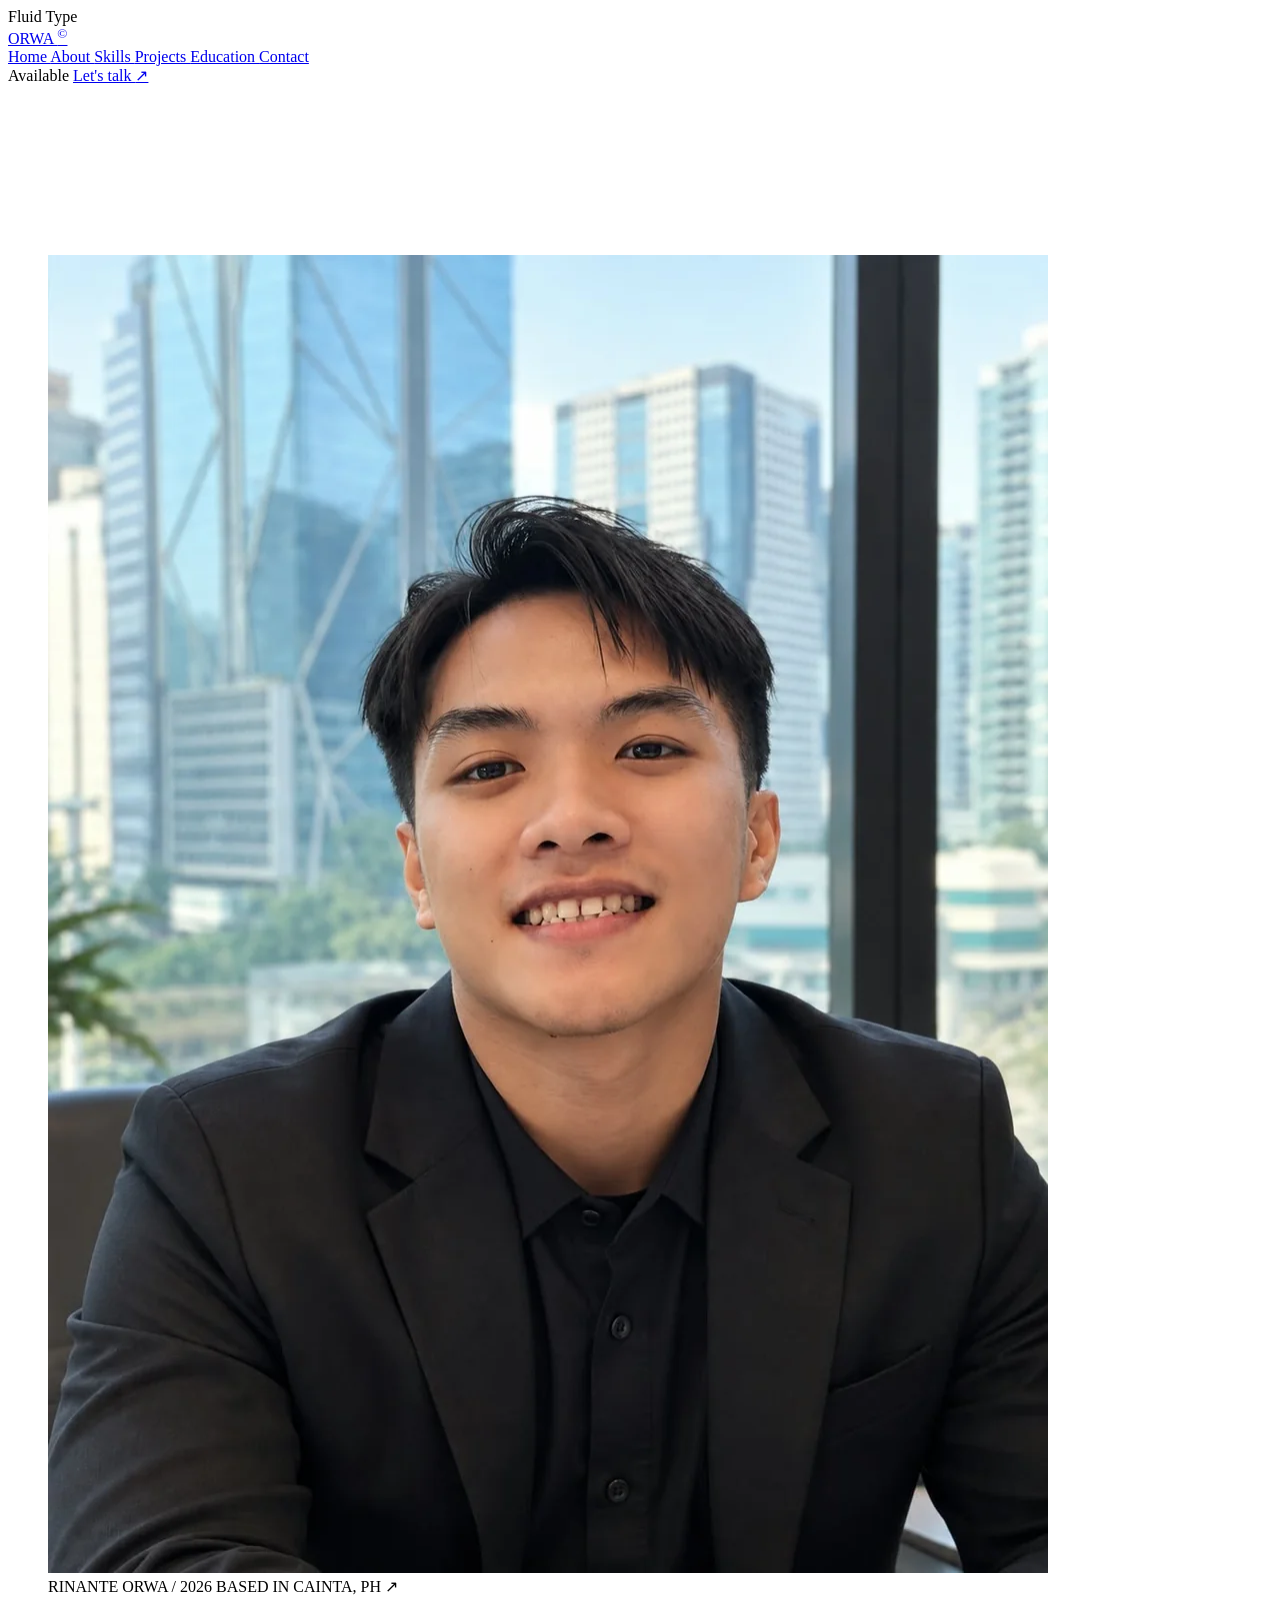
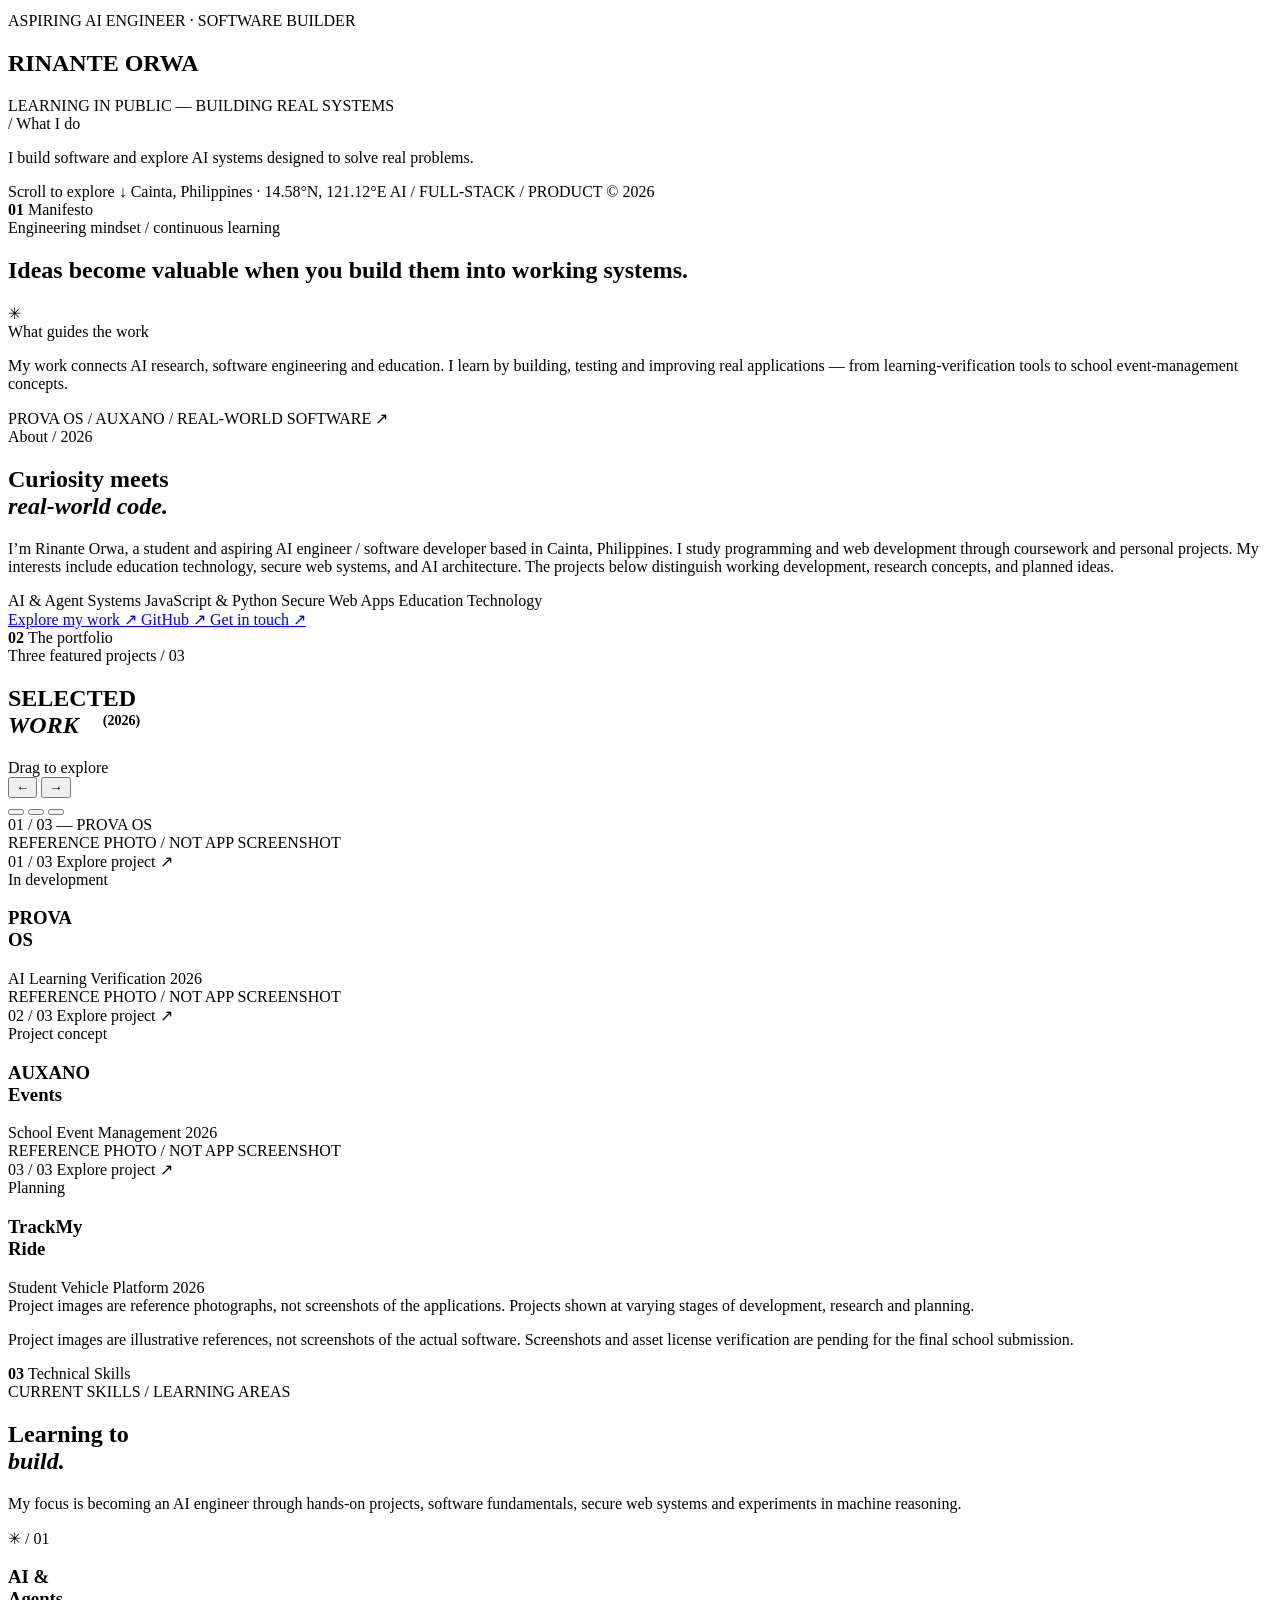
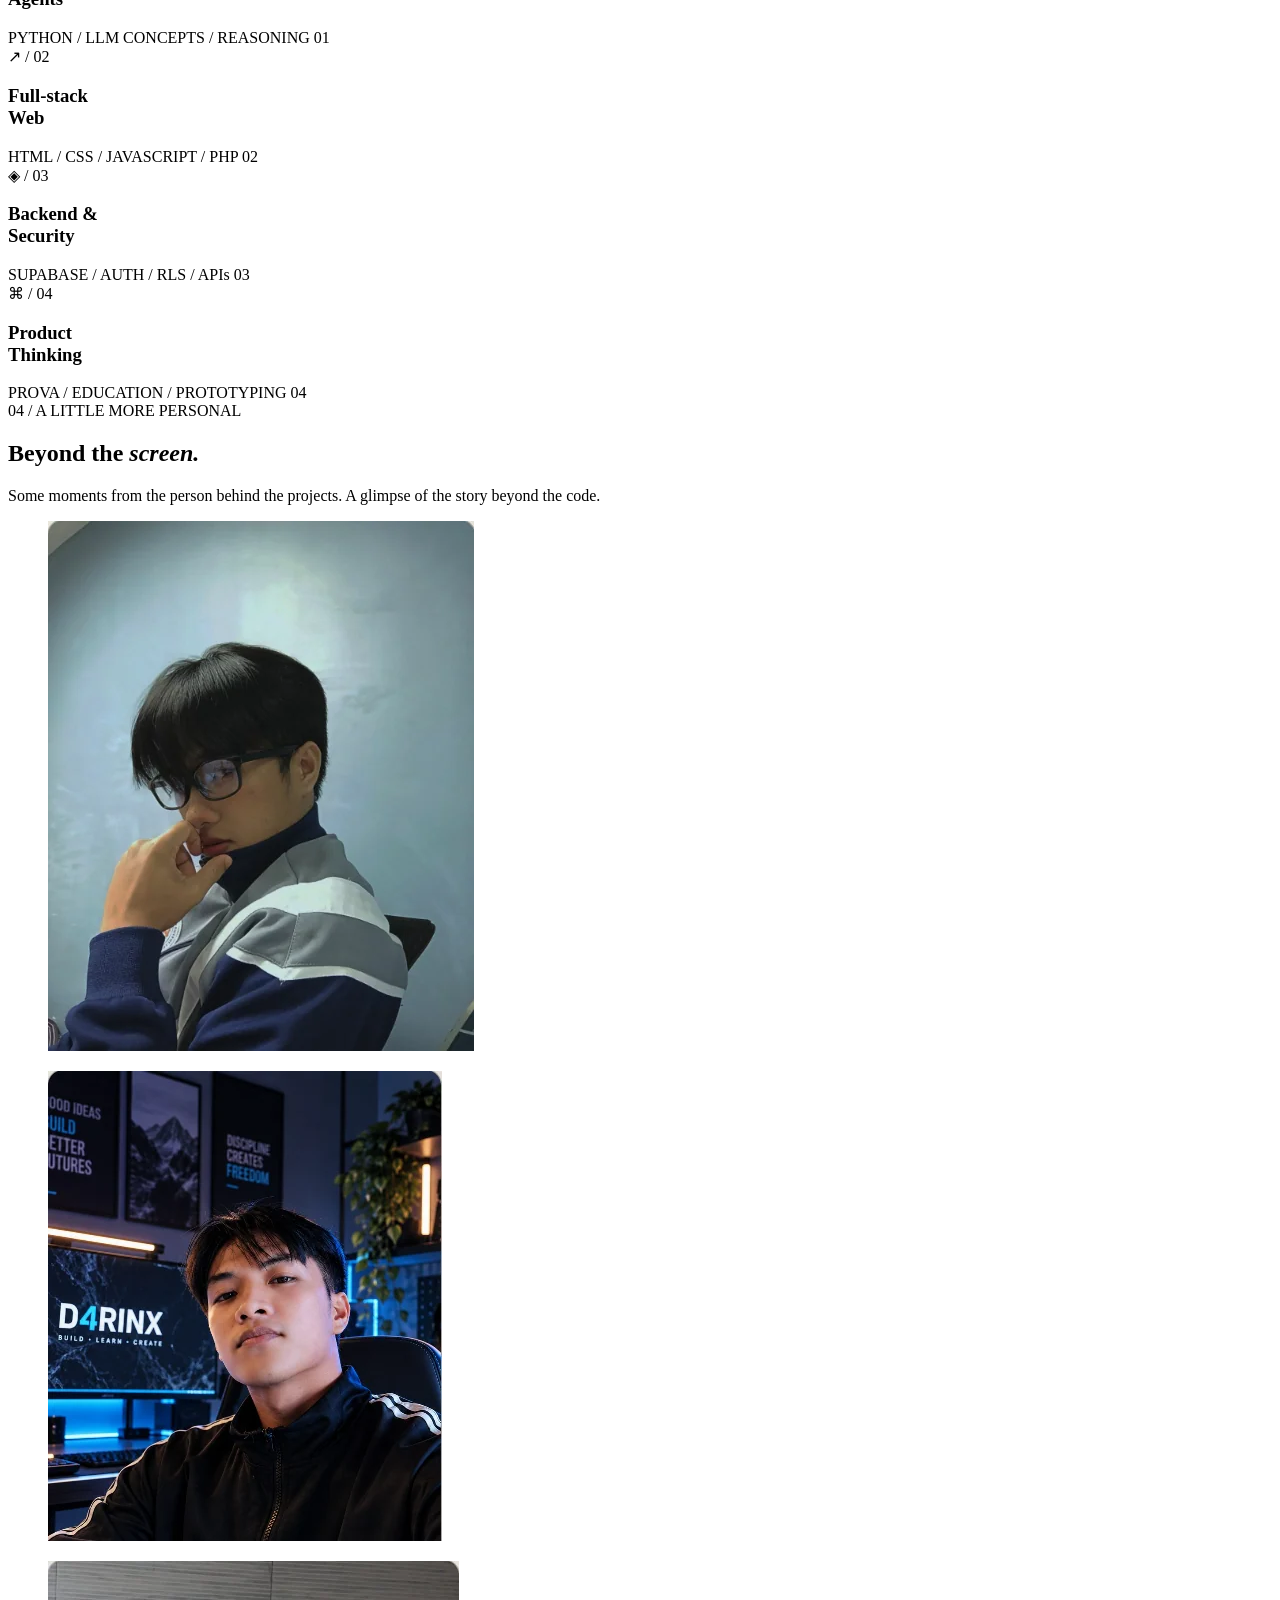
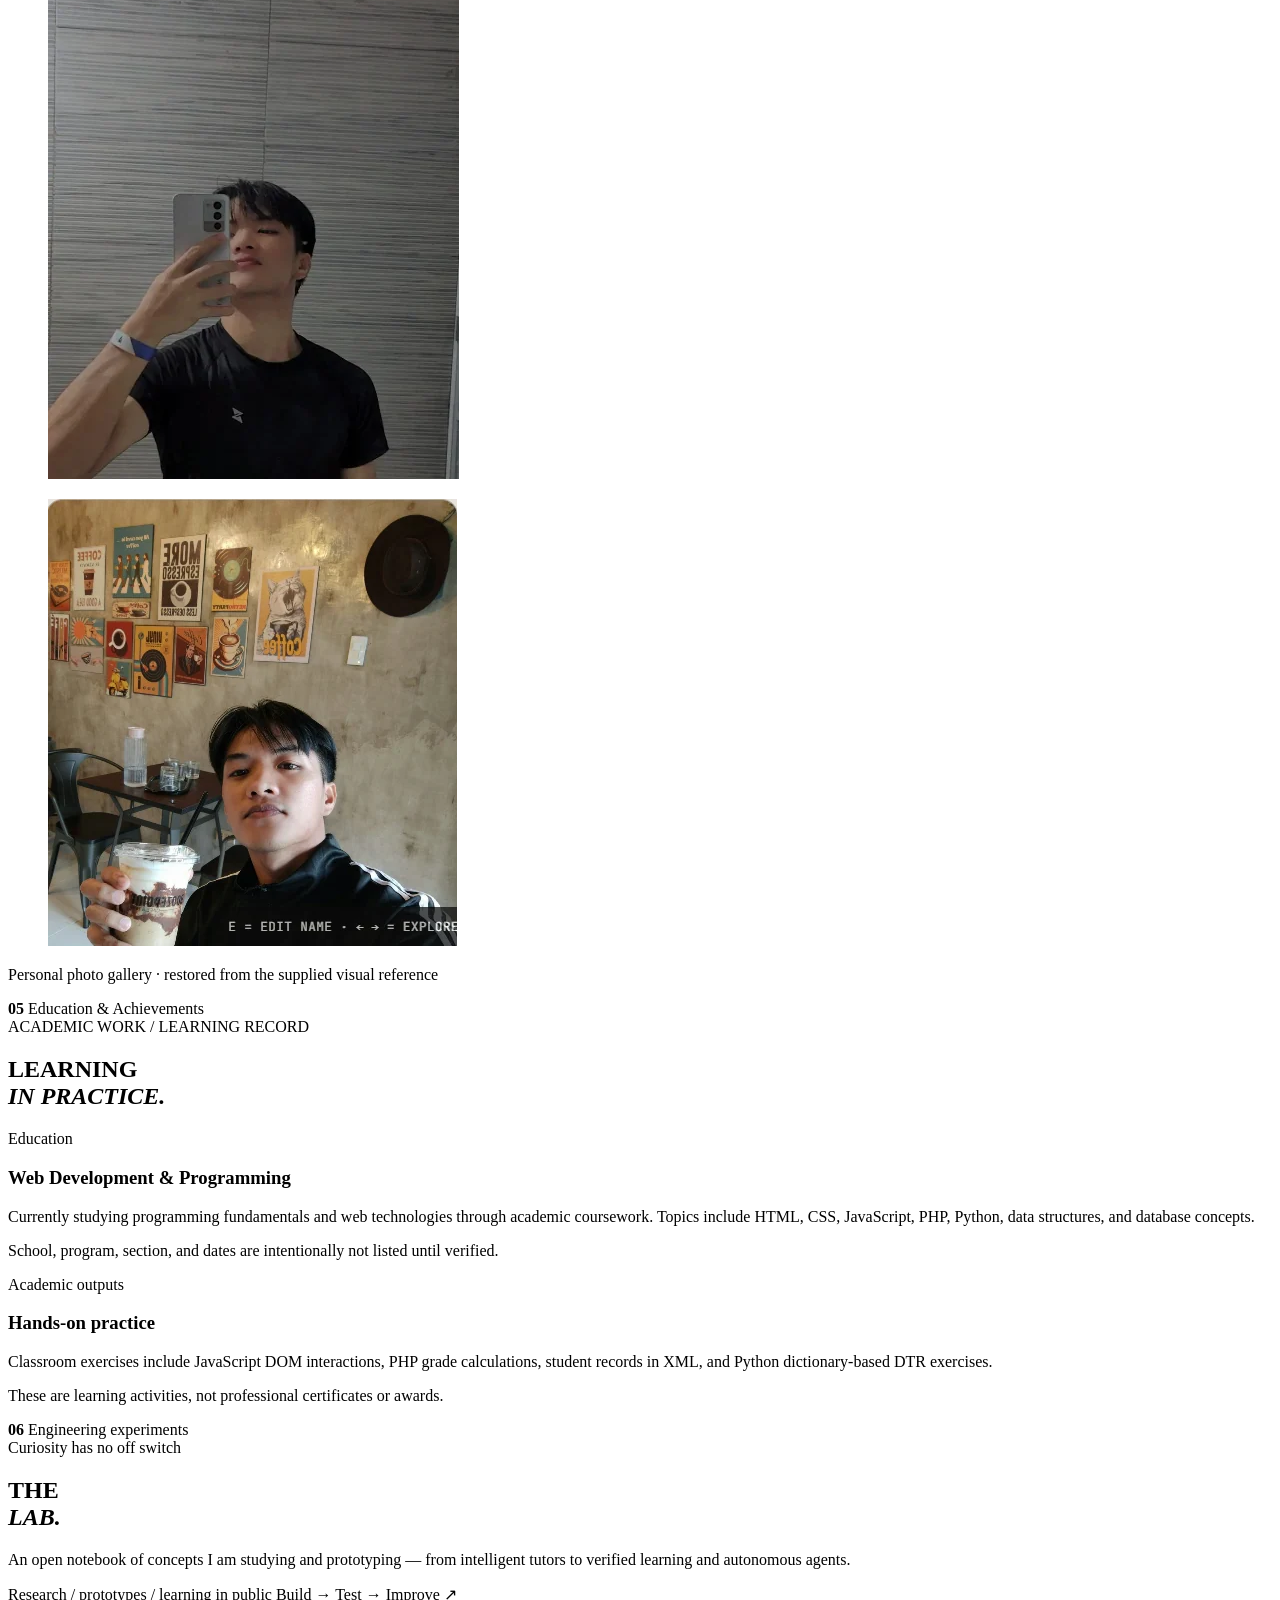
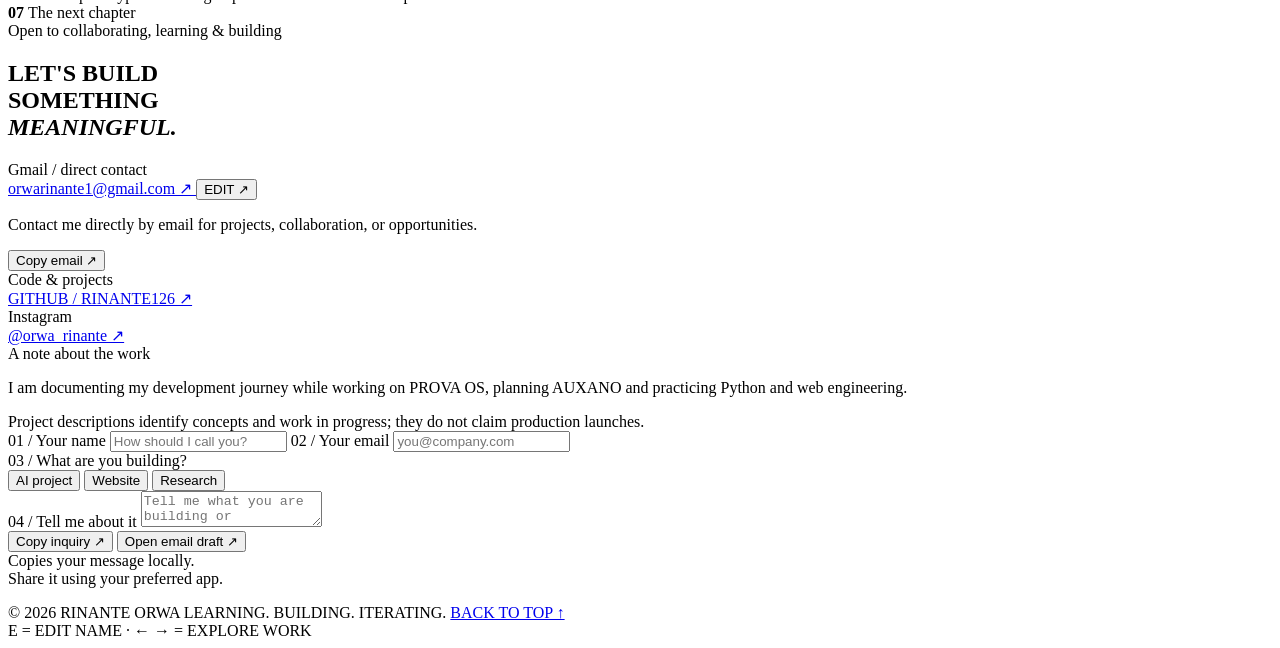
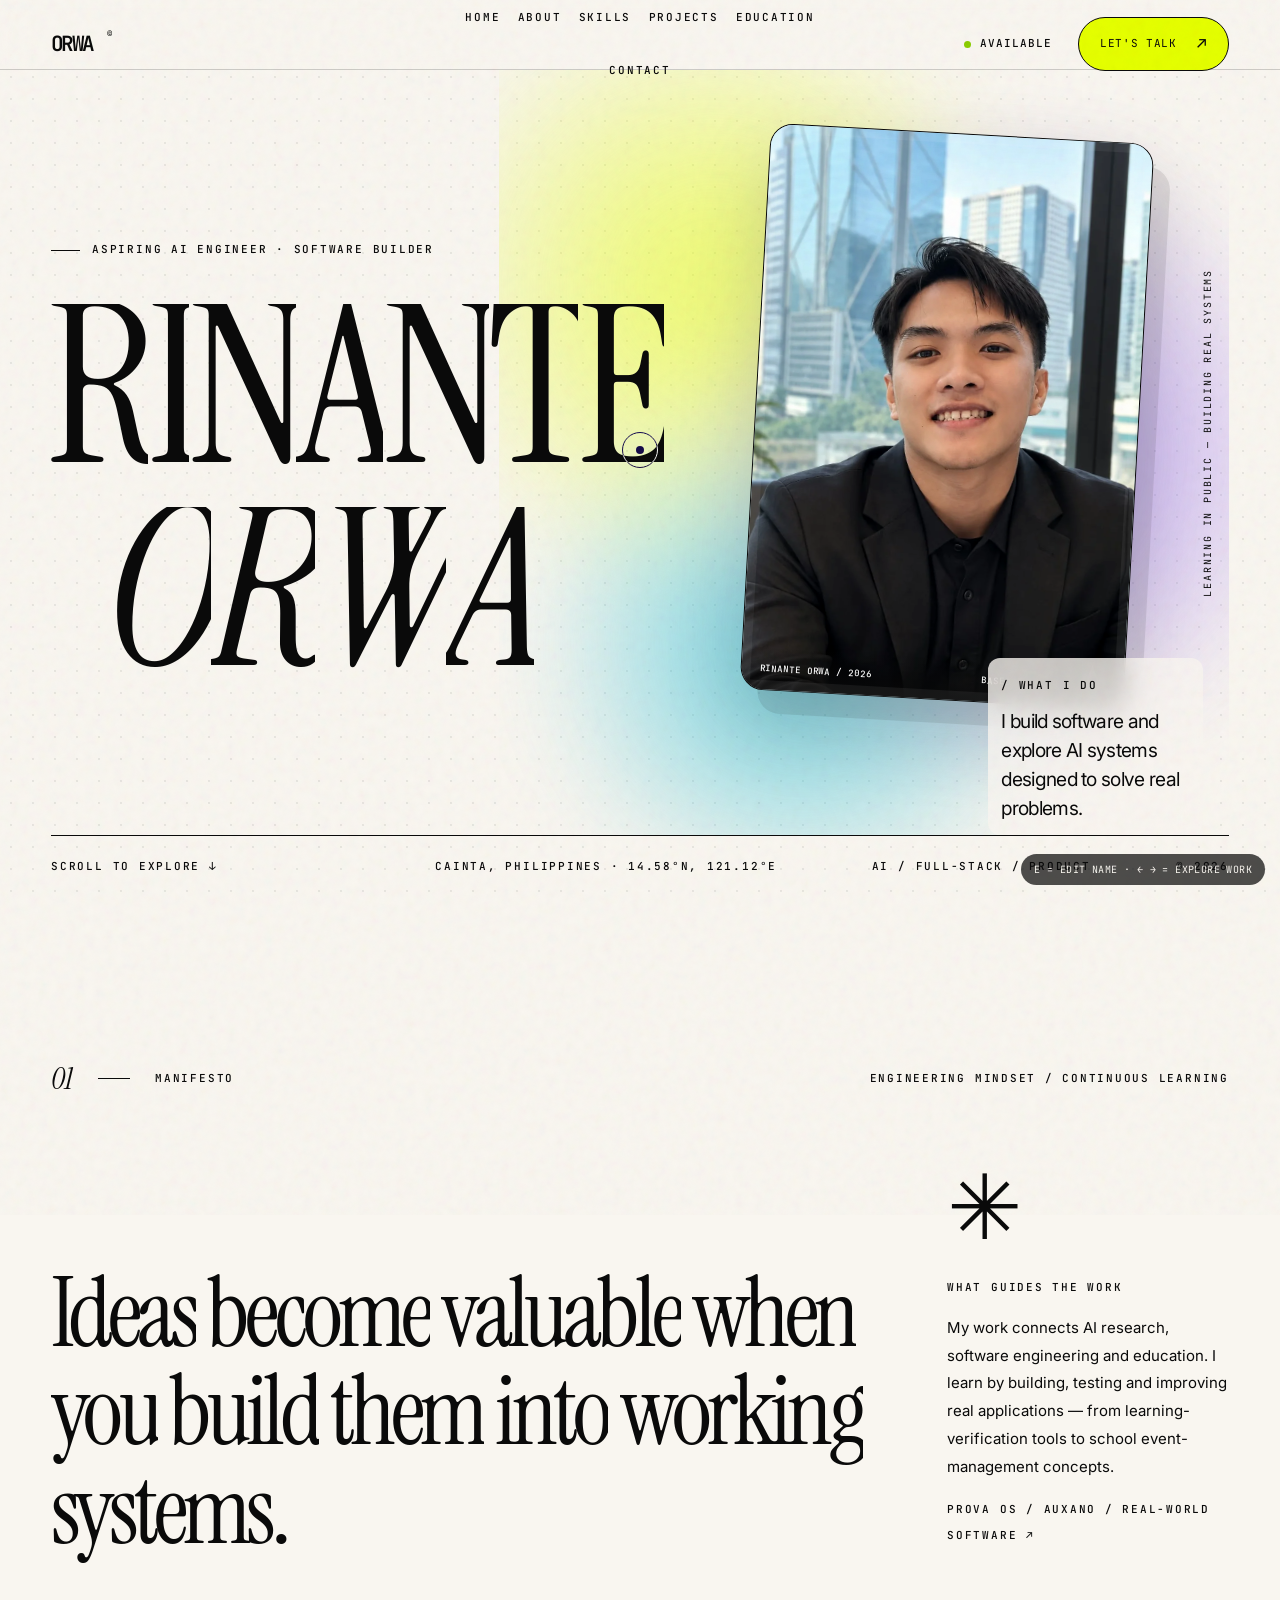
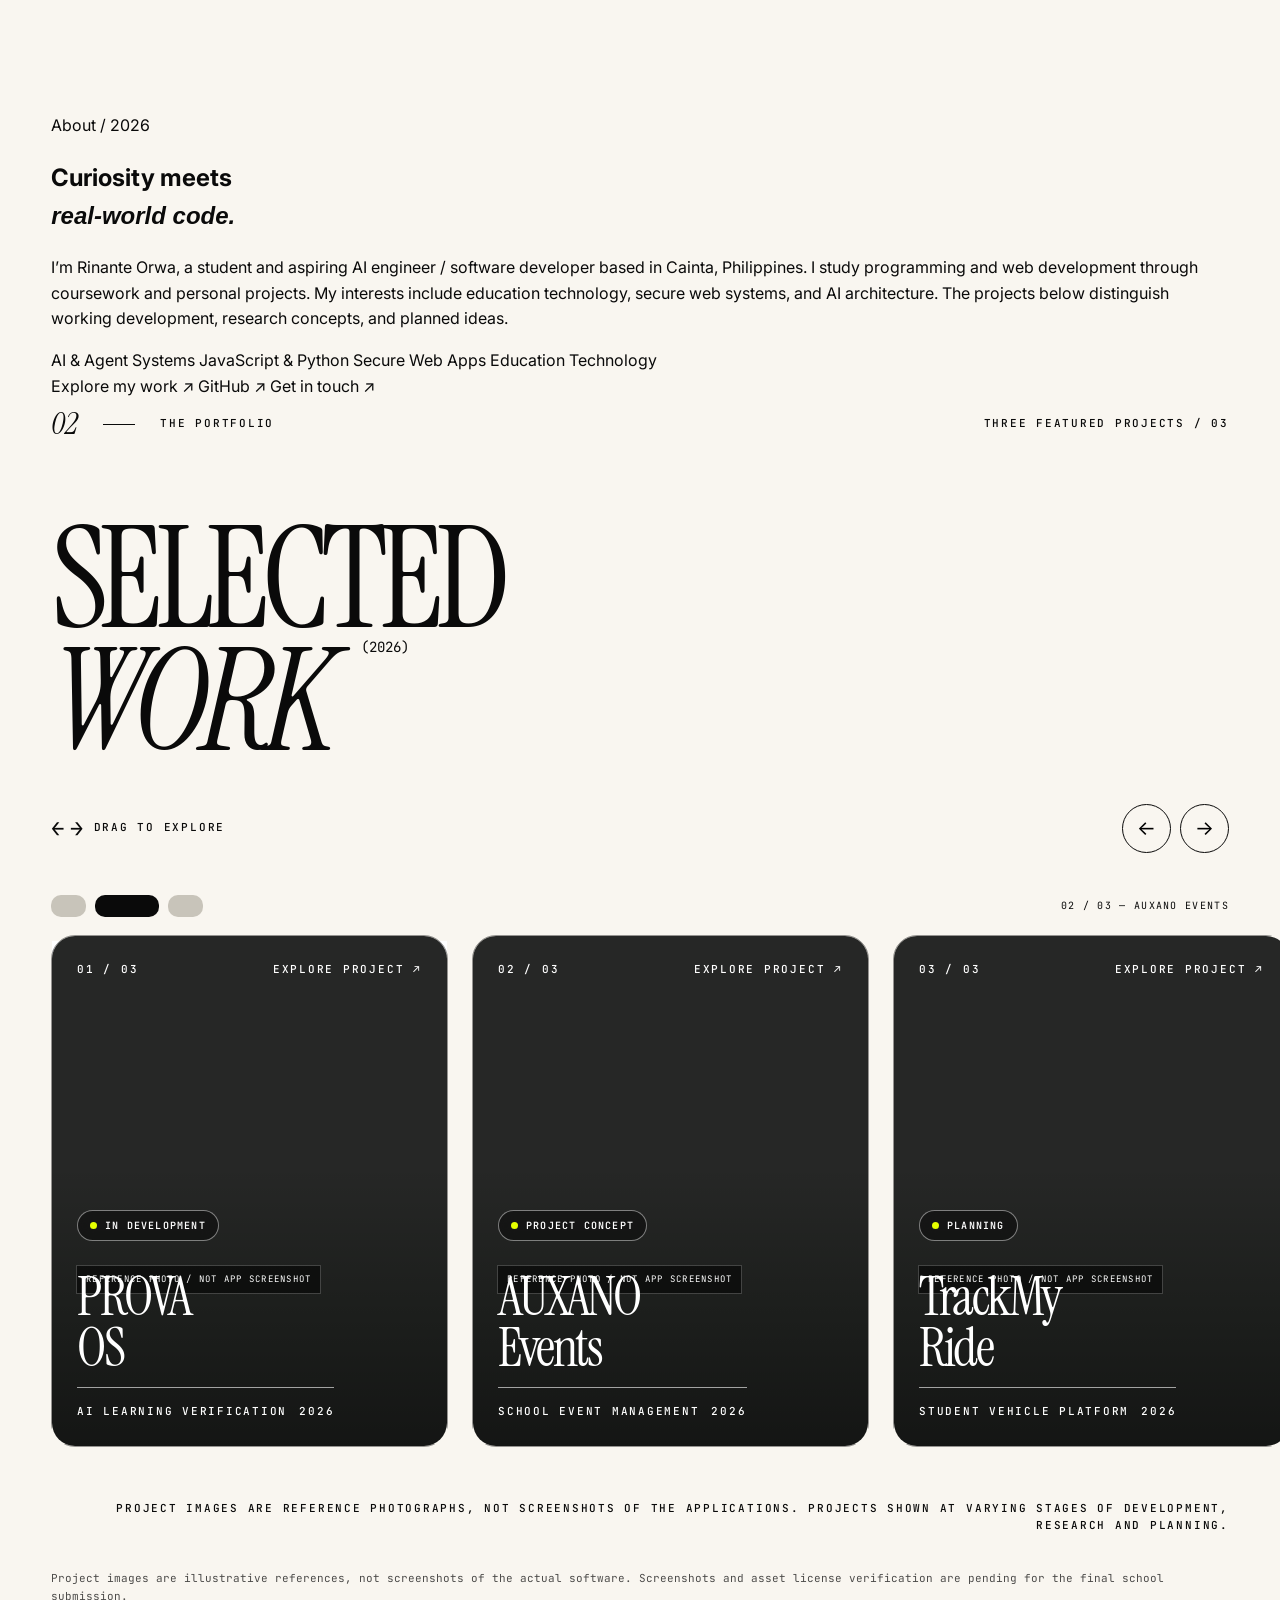
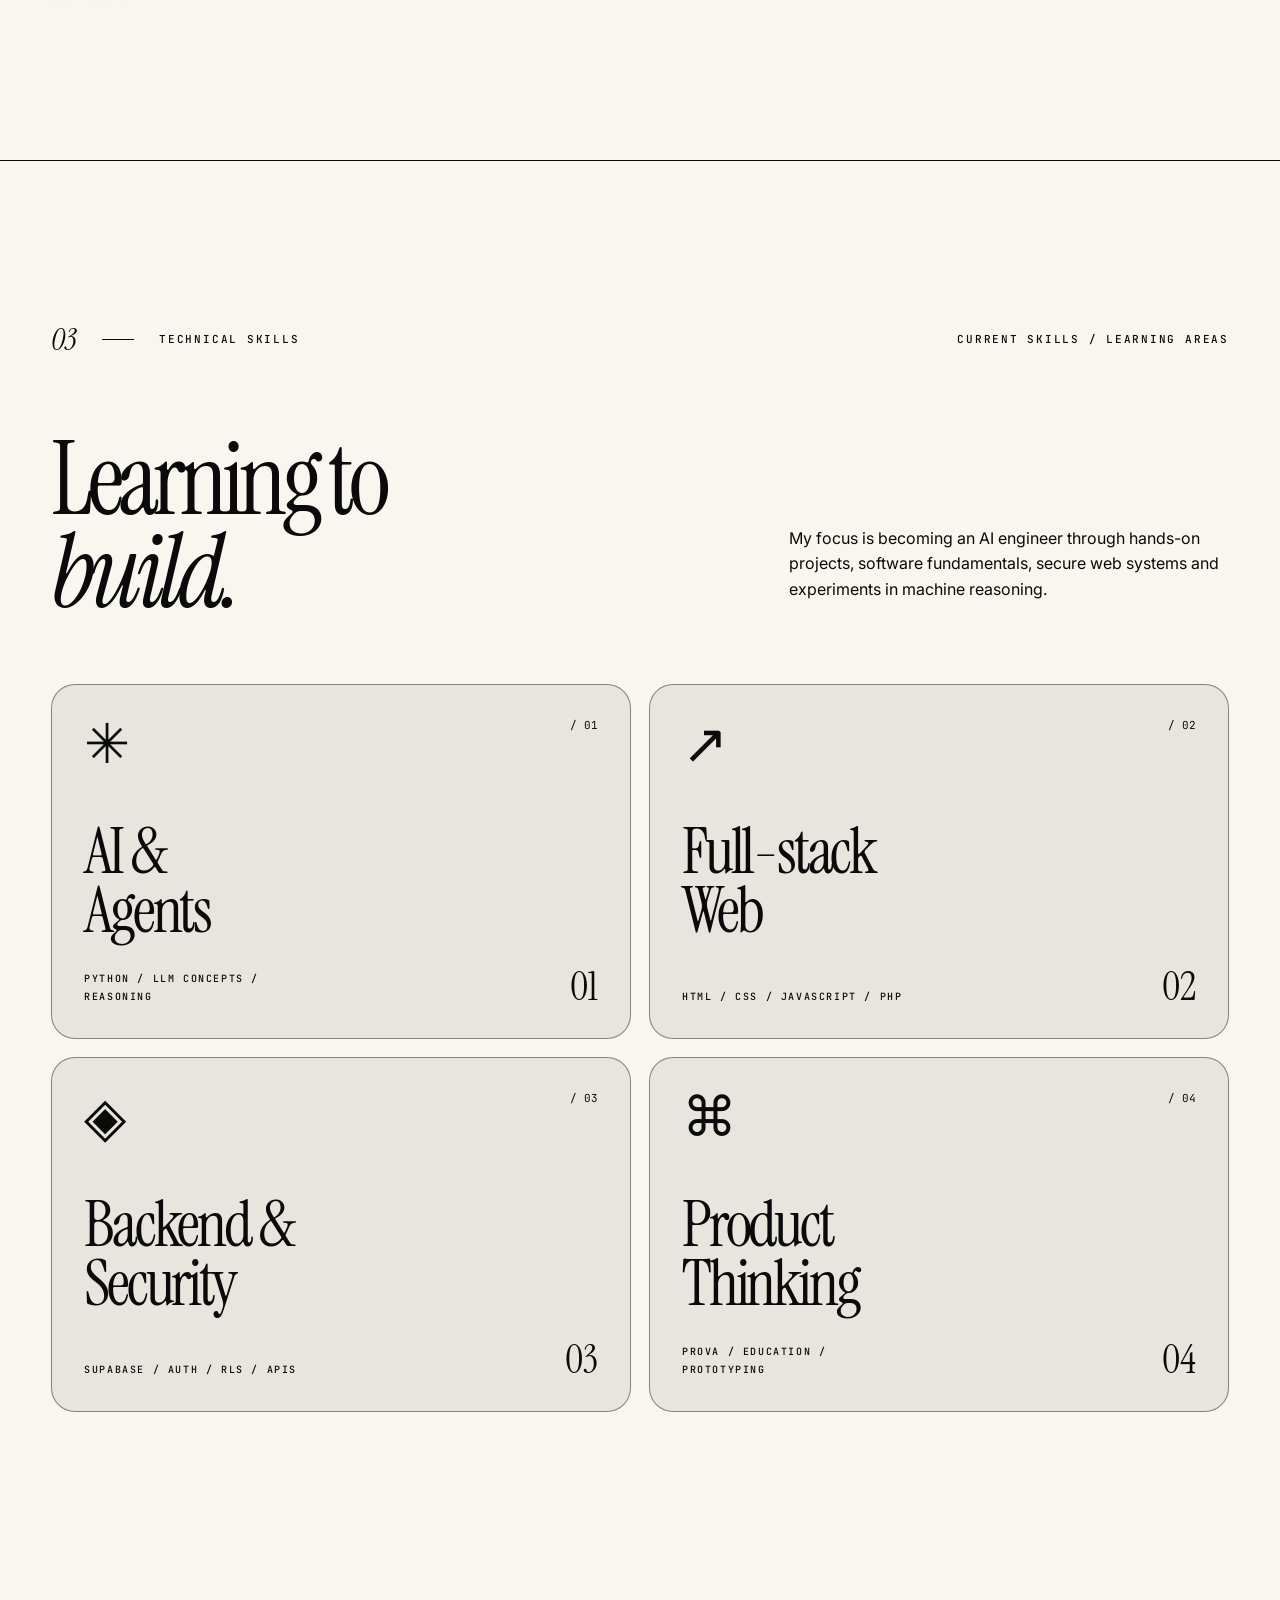
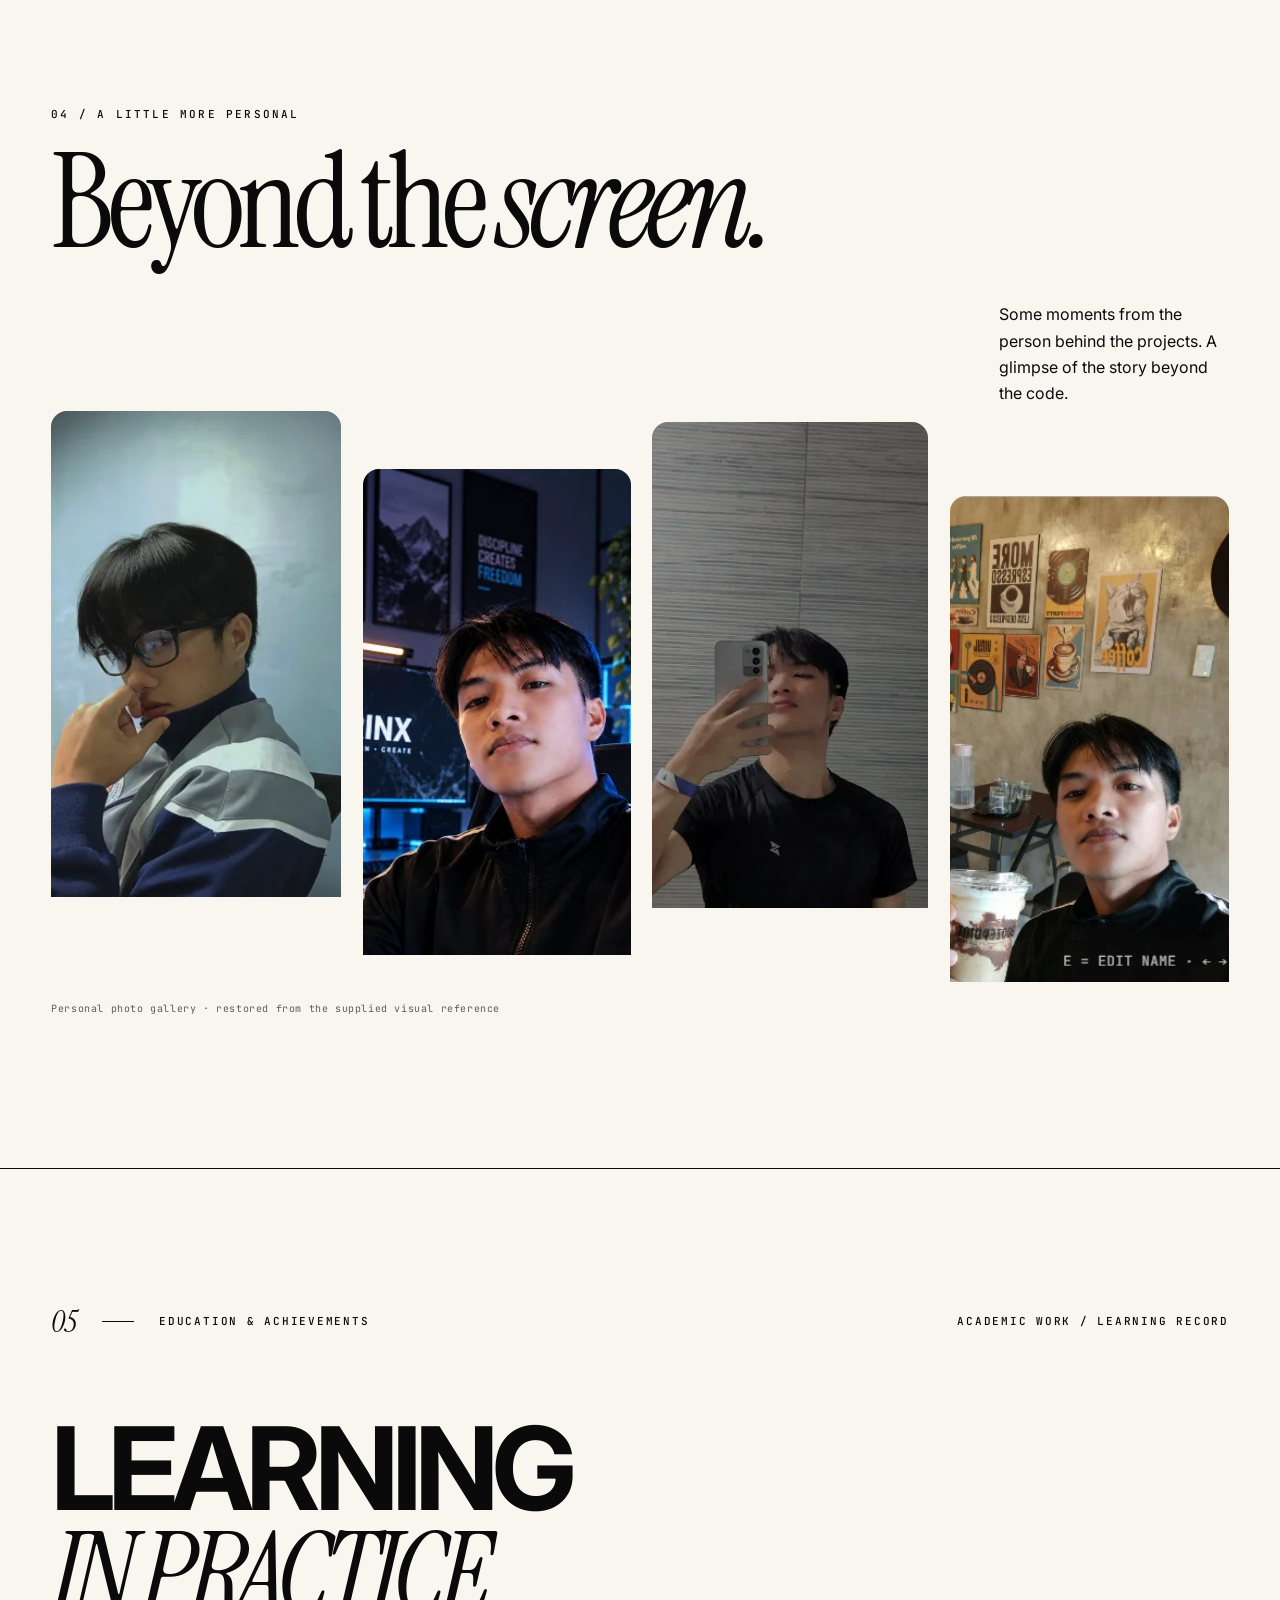
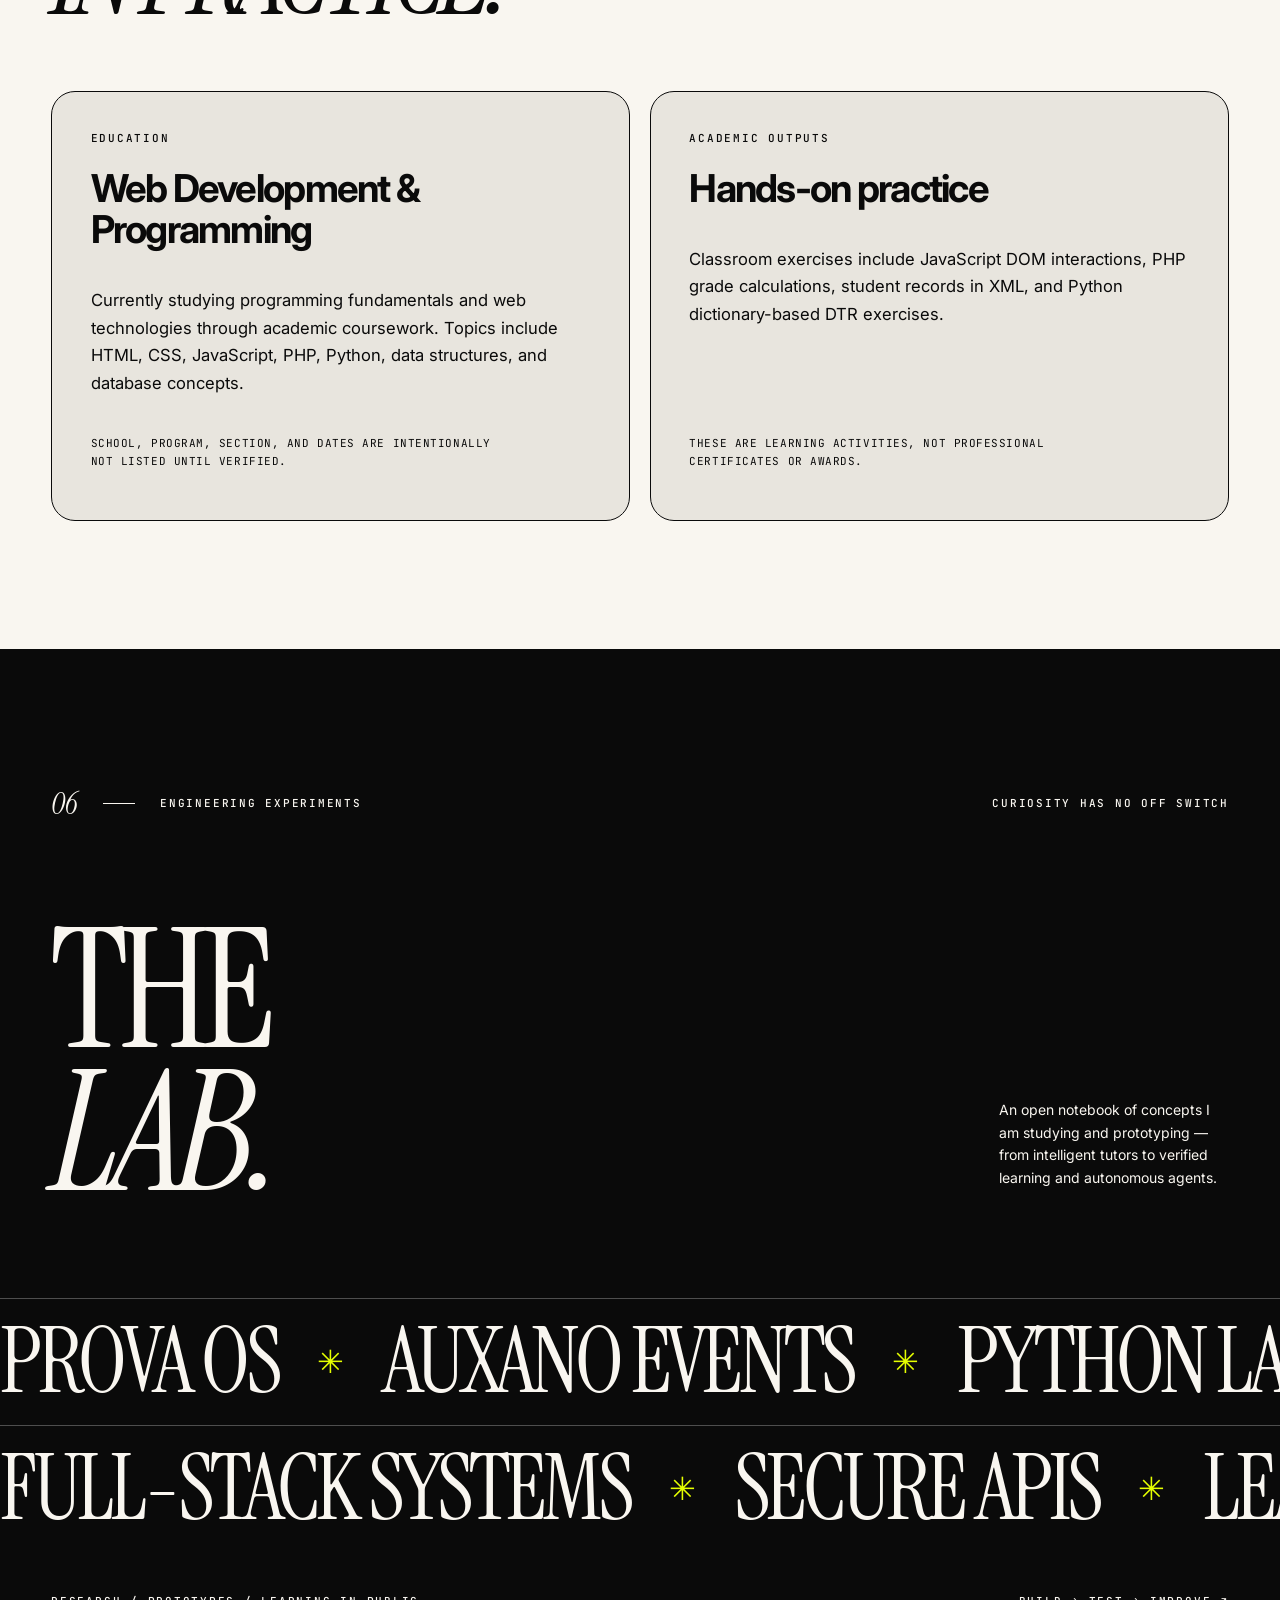
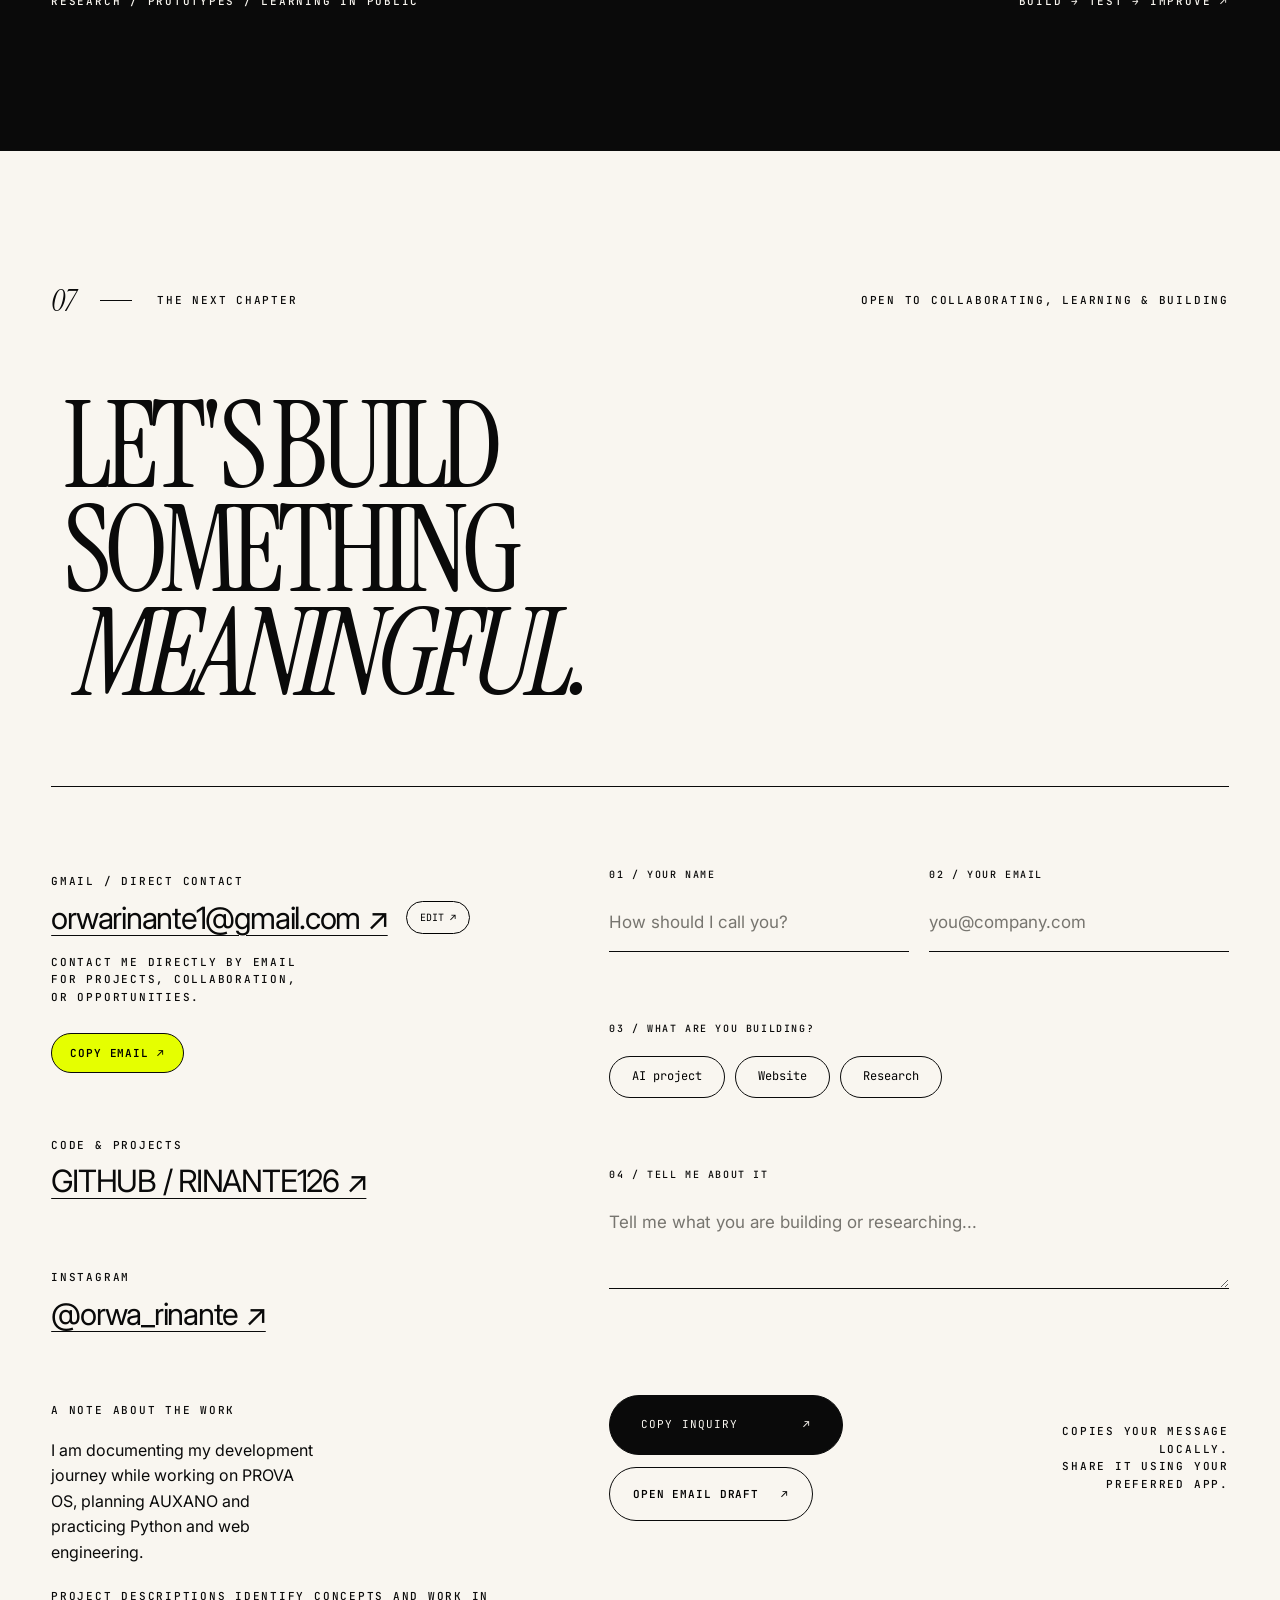
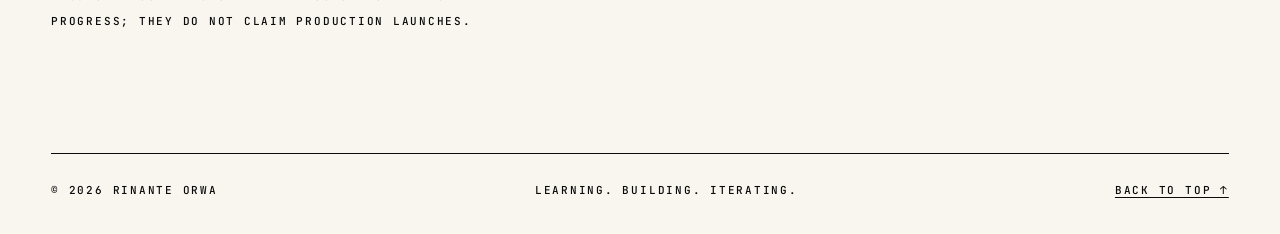
